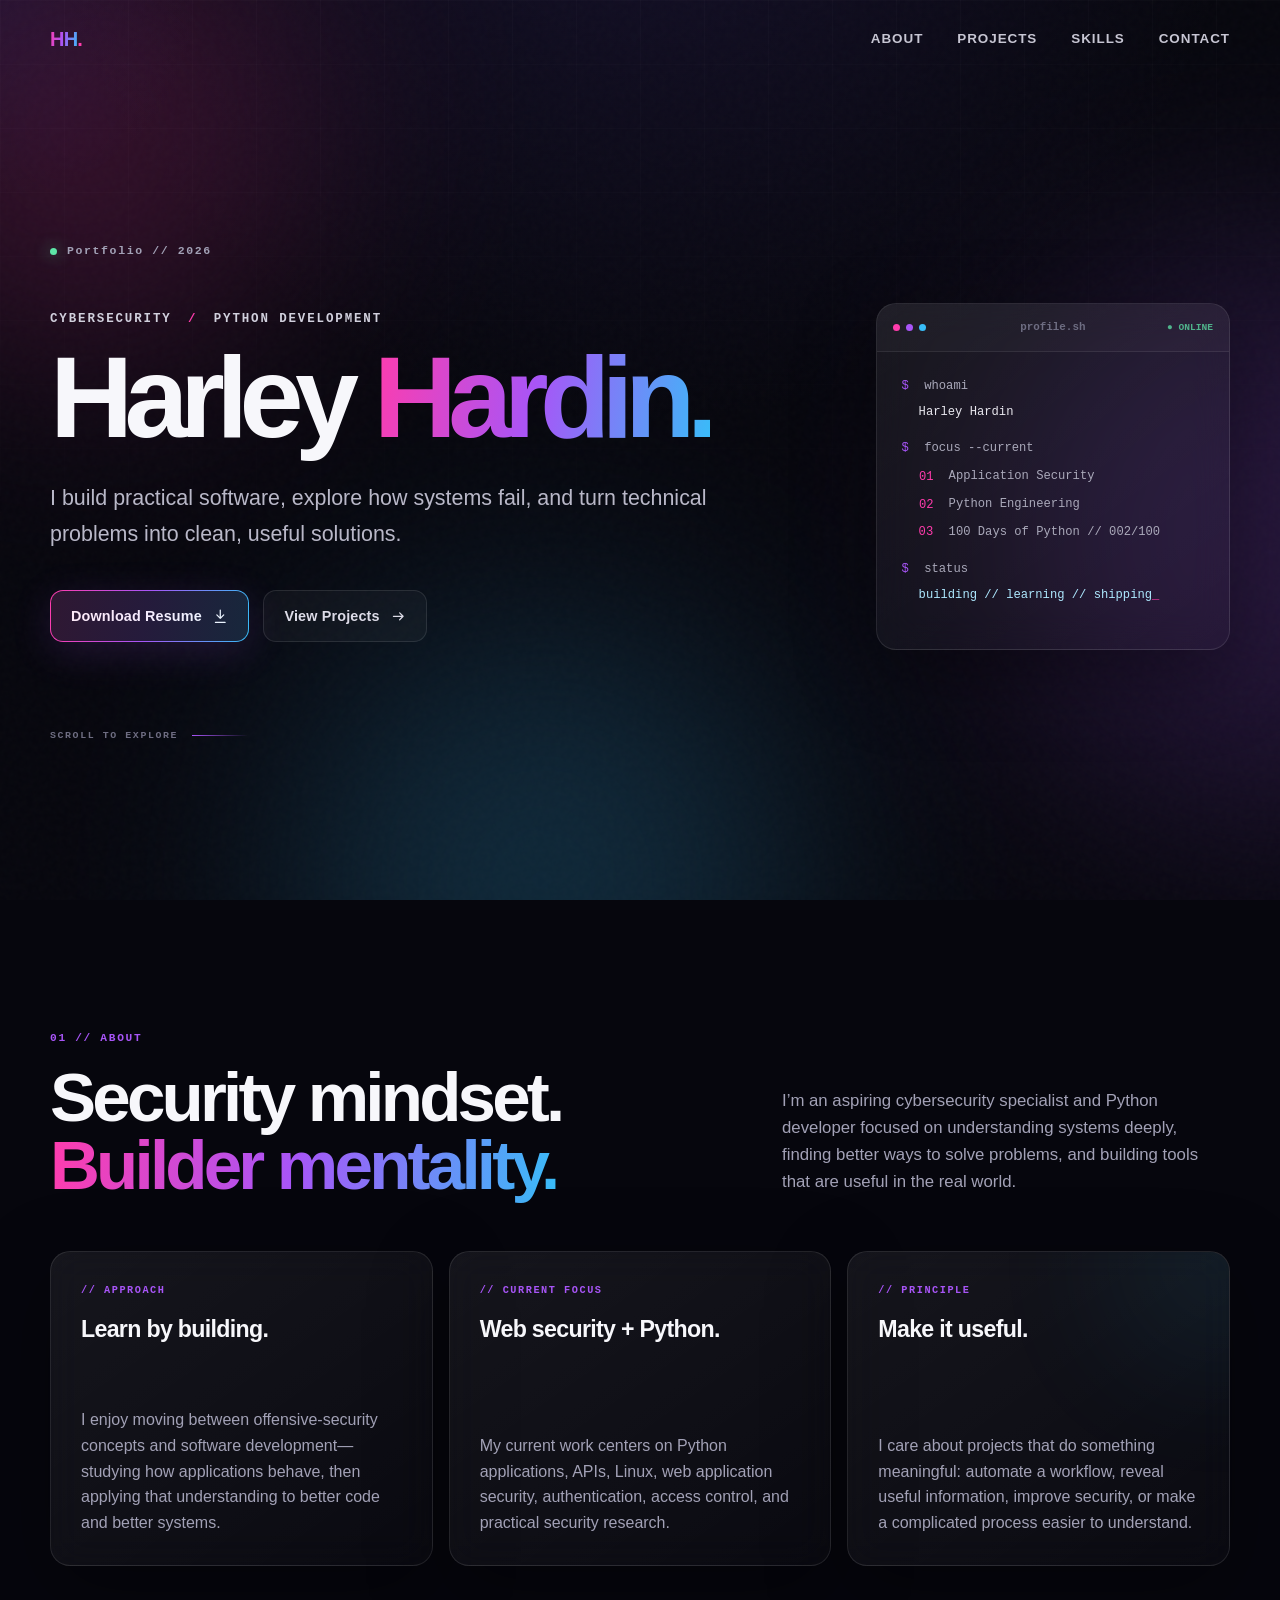
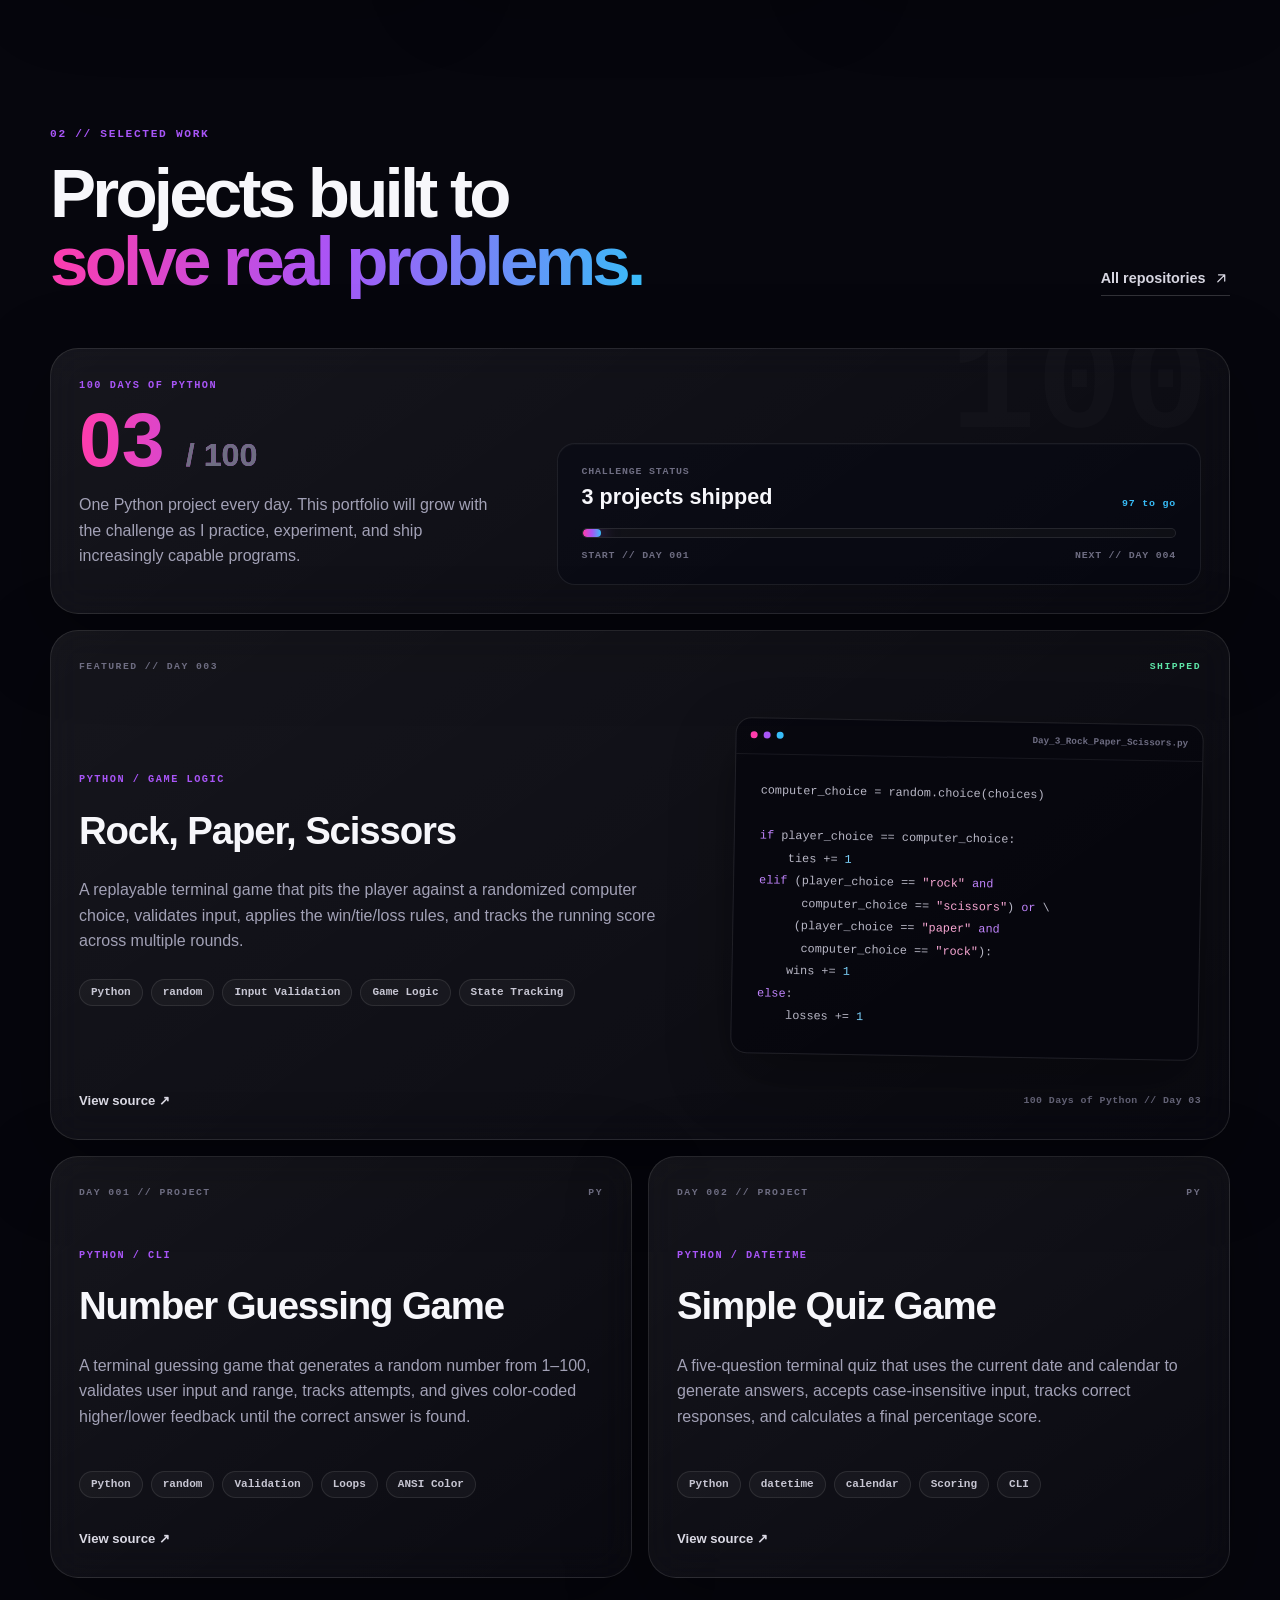
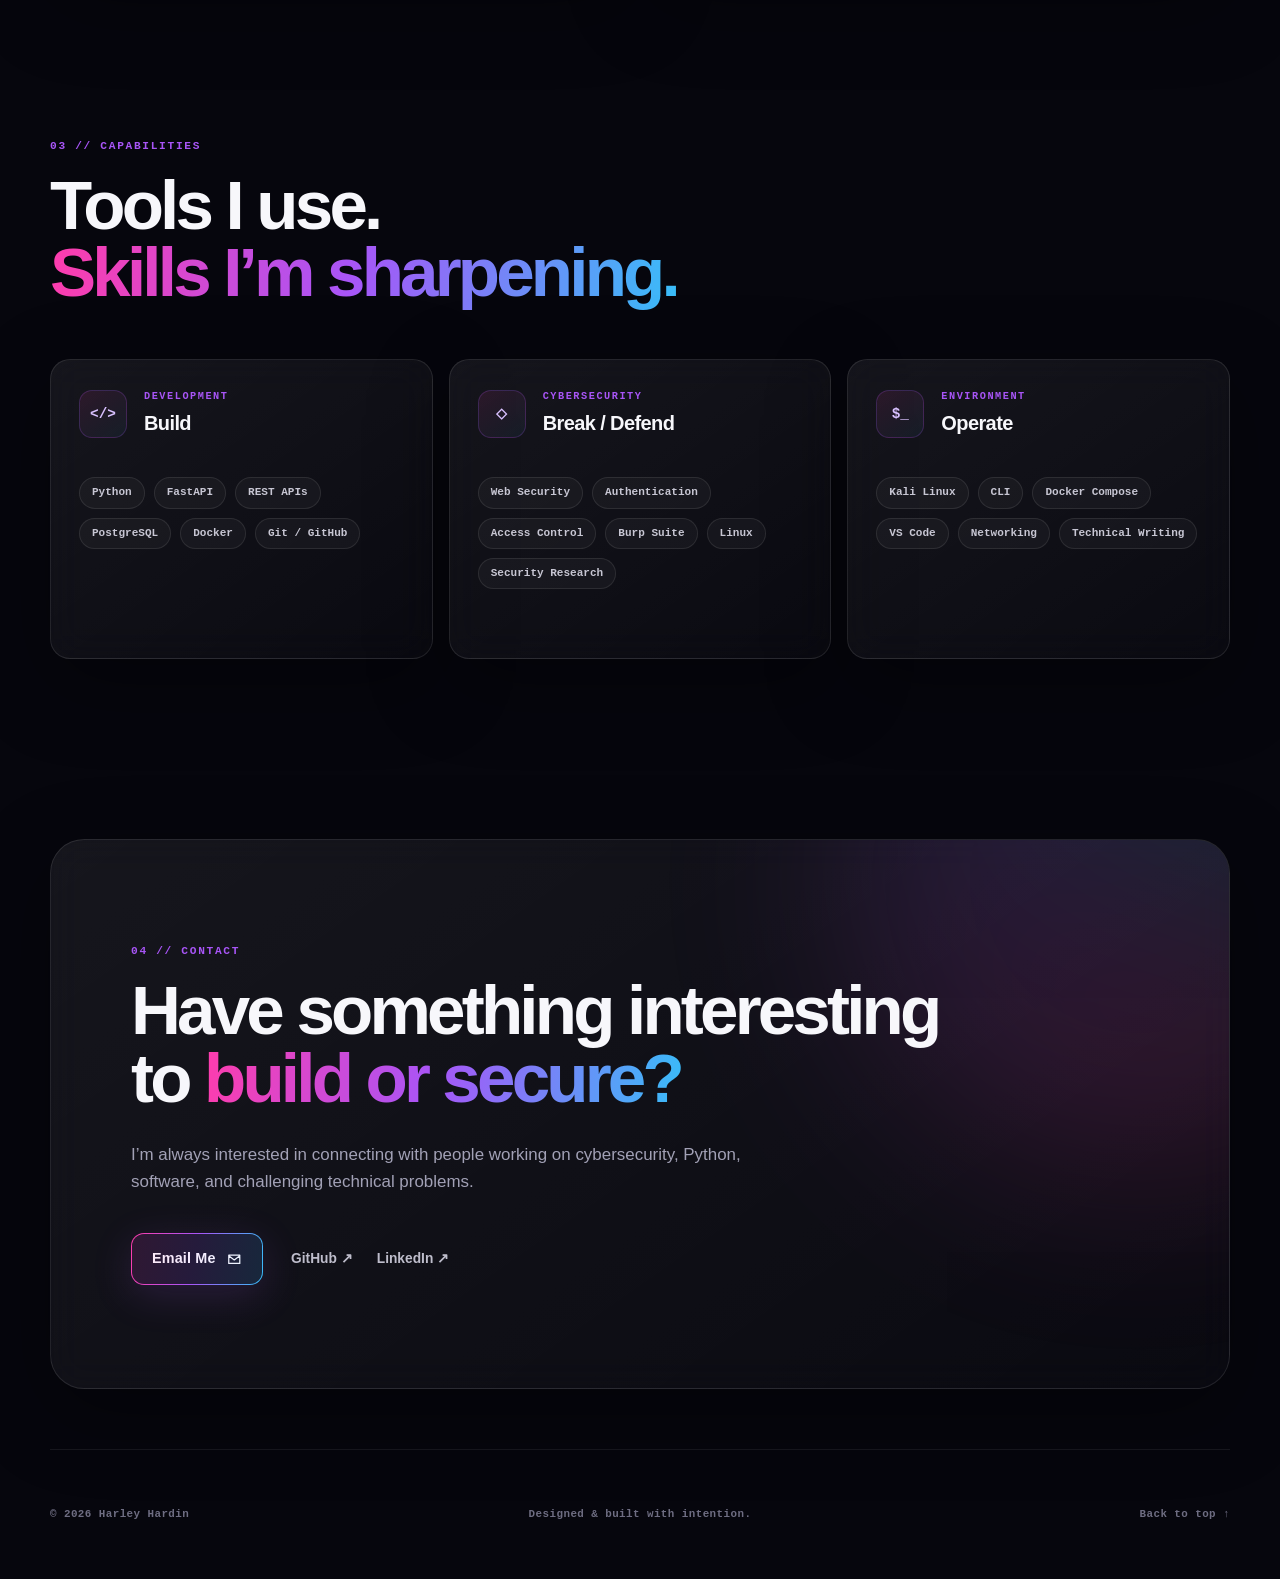
==== index.html @ 15845196 "Add Day 3 Rock Paper Scissors project" ====
<!doctype html>
<html lang="en">
<head>
  <meta charset="utf-8">
  <meta name="viewport" content="width=device-width, initial-scale=1">
  <meta name="theme-color" content="#070711">
  <meta name="description" content="Harley Hardin — aspiring cybersecurity specialist and Python developer. Explore projects, skills, and ways to connect.">
  <meta name="author" content="Harley Hardin">

  <meta property="og:type" content="website">
  <meta property="og:title" content="Harley Hardin | Cybersecurity & Python">
  <meta property="og:description" content="Cybersecurity, Python development, and practical technical projects.">
  <meta property="og:url" content="https://harleyhardin.me/">

  <title>Harley Hardin | Cybersecurity & Python</title>
  <link rel="icon" href="assets/icons/favicon.svg" type="image/svg+xml">
  <link rel="stylesheet" href="assets/css/styles.css">
  <script defer src="assets/js/main.js"></script>
</head>
<body>
  <a class="skip-link" href="#main">Skip to content</a>

  <div class="ambient" aria-hidden="true">
    <div class="ambient__orb ambient__orb--pink"></div>
    <div class="ambient__orb ambient__orb--purple"></div>
    <div class="ambient__orb ambient__orb--blue"></div>
    <div class="ambient__grid"></div>
    <div class="ambient__noise"></div>
    <div class="pointer-glow" id="pointer-glow"></div>
  </div>

  <header class="site-header" id="top">
    <nav class="nav shell" aria-label="Primary navigation">
      <a class="brand" href="#top" aria-label="Harley Hardin home">
        <span class="brand__mark">HH</span><span class="brand__dot">.</span>
      </a>

      <button class="nav-toggle" id="nav-toggle" type="button" aria-label="Open navigation" aria-expanded="false" aria-controls="nav-links">
        <span></span><span></span>
      </button>

      <div class="nav-links" id="nav-links">
        <a href="#about">About</a>
        <a href="#projects">Projects</a>
        <a href="#skills">Skills</a>
        <a href="#contact">Contact</a>
      </div>
    </nav>
  </header>

  <main id="main">
    <section class="hero shell" aria-labelledby="hero-title">
      <div class="hero__eyebrow reveal">
        <span class="status-dot" aria-hidden="true"></span>
        <span>Portfolio // 2026</span>
      </div>

      <div class="hero__content">
        <div class="hero__copy">
          <p class="kicker reveal">CYBERSECURITY <span>/</span> PYTHON DEVELOPMENT</p>
          <h1 id="hero-title" class="hero__title reveal">
            Harley <span class="gradient-text">Hardin.</span>
          </h1>
          <p class="hero__lead reveal">
            I build practical software, explore how systems fail, and turn technical problems into clean, useful solutions.
          </p>

          <div class="hero__actions reveal">
            <!-- Replace the PDF in /resume with your real resume, then remove aria-disabled. -->
            <a class="button button--primary" href="resume/harley-hardin-resume.pdf" download aria-label="Download Harley Hardin's resume">
              <span>Download Resume</span>
              <svg viewBox="0 0 24 24" aria-hidden="true"><path d="M12 3v12m0 0 5-5m-5 5-5-5M5 21h14"/></svg>
            </a>
            <a class="button button--ghost" href="#projects">
              <span>View Projects</span>
              <svg viewBox="0 0 24 24" aria-hidden="true"><path d="M5 12h14m-5-5 5 5-5 5"/></svg>
            </a>
          </div>
        </div>

        <aside class="hero__terminal glass reveal" aria-label="Current focus summary">
          <div class="terminal__bar">
            <div class="terminal__dots" aria-hidden="true"><i></i><i></i><i></i></div>
            <span>profile.sh</span>
            <span class="terminal__status">● ONLINE</span>
          </div>
          <div class="terminal__body">
            <p><span class="prompt">$</span> whoami</p>
            <p class="terminal__output">Harley Hardin</p>
            <p><span class="prompt">$</span> focus --current</p>
            <div class="terminal__list">
              <span><i>01</i> Application Security</span>
              <span><i>02</i> Python Engineering</span>
              <span><i>03</i> 100 Days of Python // 002/100</span>
            </div>
            <p><span class="prompt">$</span> status</p>
            <p class="terminal__output terminal__output--accent">building // learning // shipping<span class="cursor">_</span></p>
          </div>
        </aside>
      </div>

      <div class="hero__scroll reveal" aria-hidden="true">
        <span>SCROLL TO EXPLORE</span>
        <i></i>
      </div>
    </section>

    <section class="section shell" id="about" aria-labelledby="about-title">
      <div class="section-heading reveal">
        <div>
          <p class="section-index">01 // ABOUT</p>
          <h2 id="about-title">Security mindset.<br><span class="gradient-text">Builder mentality.</span></h2>
        </div>
        <p class="section-heading__copy">
          I’m an aspiring cybersecurity specialist and Python developer focused on understanding systems deeply, finding better ways to solve problems, and building tools that are useful in the real world.
        </p>
      </div>

      <div class="about-grid">
        <article class="glass about-card reveal">
          <p class="card-label">// APPROACH</p>
          <h3>Learn by building.</h3>
          <p>I enjoy moving between offensive-security concepts and software development—studying how applications behave, then applying that understanding to better code and better systems.</p>
        </article>
        <article class="glass about-card reveal">
          <p class="card-label">// CURRENT FOCUS</p>
          <h3>Web security + Python.</h3>
          <p>My current work centers on Python applications, APIs, Linux, web application security, authentication, access control, and practical security research.</p>
        </article>
        <article class="glass about-card about-card--accent reveal">
          <p class="card-label">// PRINCIPLE</p>
          <h3>Make it useful.</h3>
          <p>I care about projects that do something meaningful: automate a workflow, reveal useful information, improve security, or make a complicated process easier to understand.</p>
        </article>
      </div>
    </section>

    <section class="section shell" id="projects" aria-labelledby="projects-title">
      <div class="section-heading section-heading--projects reveal">
        <div>
          <p class="section-index">02 // SELECTED WORK</p>
          <h2 id="projects-title">Projects built to<br><span class="gradient-text">solve real problems.</span></h2>
        </div>
        <a class="text-link" href="https://github.com/HarleyHardin" target="_blank" rel="noreferrer">
          All repositories
          <svg viewBox="0 0 24 24" aria-hidden="true"><path d="M7 17 17 7M8 7h9v9"/></svg>
        </a>
      </div>

      <div class="challenge-banner glass reveal" aria-label="100 Days of Python challenge progress">
        <div class="challenge-banner__copy">
          <p class="card-label">100 DAYS OF PYTHON</p>
          <h3>03 <span>/ 100</span></h3>
          <p>One Python project every day. This portfolio will grow with the challenge as I practice, experiment, and ship increasingly capable programs.</p>
        </div>
        <div class="challenge-progress" aria-label="3 of 100 projects completed">
          <div class="challenge-progress__status">
            <div>
              <span class="challenge-progress__eyebrow">CHALLENGE STATUS</span>
              <strong>3 projects shipped</strong>
            </div>
            <span class="challenge-progress__remaining">97 to go</span>
          </div>
          <div class="challenge-progress__track" role="progressbar" aria-valuemin="0" aria-valuemax="100" aria-valuenow="3" aria-label="100 Days of Python progress">
            <span style="width: 3%"></span>
          </div>
          <div class="challenge-progress__footer">
            <span>START // DAY 001</span>
            <span>NEXT // DAY 004</span>
          </div>
        </div>
      </div>

      <div class="projects-grid">
        <article class="project-card project-card--featured glass reveal">
          <div class="project-card__topline">
            <span>FEATURED // DAY 003</span>
            <span class="project-status">SHIPPED</span>
          </div>
          <div class="project-card__content">
            <div>
              <p class="card-label">PYTHON / GAME LOGIC</p>
              <h3>Rock, Paper, Scissors</h3>
              <p>A replayable terminal game that pits the player against a randomized computer choice, validates input, applies the win/tie/loss rules, and tracks the running score across multiple rounds.</p>
              <div class="tags" aria-label="Concepts used">
                <span>Python</span><span>random</span><span>Input Validation</span><span>Game Logic</span><span>State Tracking</span>
              </div>
            </div>
            <div class="project-visual">
              <div class="code-window" aria-label="Excerpt from the Rock Paper Scissors source code">
                <div class="code-window__bar"><i></i><i></i><i></i><span>Day_3_Rock_Paper_Scissors.py</span></div>
                <pre><code>computer_choice = random.choice(choices)

<span class="code-purple">if</span> player_choice == computer_choice:
    ties += <span class="code-blue">1</span>
<span class="code-purple">elif</span> (player_choice == <span class="code-pink">"rock"</span> <span class="code-purple">and</span>
      computer_choice == <span class="code-pink">"scissors"</span>) <span class="code-purple">or</span> \
     (player_choice == <span class="code-pink">"paper"</span> <span class="code-purple">and</span>
      computer_choice == <span class="code-pink">"rock"</span>):
    wins += <span class="code-blue">1</span>
<span class="code-purple">else</span>:
    losses += <span class="code-blue">1</span></code></pre>
              </div>
            </div>
          </div>
          <div class="project-card__footer">
            <a href="https://github.com/HarleyHardin/HarleyHardin.github.io/blob/main/projects/python-100-days/Day_3_Rock_Paper_Scissors.py" target="_blank" rel="noreferrer">View source <span>↗</span></a>
            <span class="project-note">100 Days of Python // Day 03</span>
          </div>
        </article>

        <article class="project-card glass reveal">
          <div class="project-card__topline"><span>DAY 001 // PROJECT</span><span>PY</span></div>
          <div>
            <p class="card-label">PYTHON / CLI</p>
            <h3>Number Guessing Game</h3>
            <p>A terminal guessing game that generates a random number from 1–100, validates user input and range, tracks attempts, and gives color-coded higher/lower feedback until the correct answer is found.</p>
          </div>
          <div class="tags"><span>Python</span><span>random</span><span>Validation</span><span>Loops</span><span>ANSI Color</span></div>
          <a class="project-link" href="https://github.com/HarleyHardin/HarleyHardin.github.io/blob/main/projects/python-100-days/Day_1_Number_Guessing_Game.py" target="_blank" rel="noreferrer" aria-label="View Number Guessing Game source on GitHub">View source <span>↗</span></a>
        </article>

        <article class="project-card glass reveal">
          <div class="project-card__topline"><span>DAY 002 // PROJECT</span><span>PY</span></div>
          <div>
            <p class="card-label">PYTHON / DATETIME</p>
            <h3>Simple Quiz Game</h3>
            <p>A five-question terminal quiz that uses the current date and calendar to generate answers, accepts case-insensitive input, tracks correct responses, and calculates a final percentage score.</p>
          </div>
          <div class="tags"><span>Python</span><span>datetime</span><span>calendar</span><span>Scoring</span><span>CLI</span></div>
          <a class="project-link" href="https://github.com/HarleyHardin/HarleyHardin.github.io/blob/main/projects/python-100-days/Day_2_Simple_Quiz_Game.py" target="_blank" rel="noreferrer" aria-label="View Simple Quiz Game source on GitHub">View source <span>↗</span></a>
        </article>
      </div>
    </section>

    <section class="section shell" id="skills" aria-labelledby="skills-title">
      <div class="section-heading reveal">
        <div>
          <p class="section-index">03 // CAPABILITIES</p>
          <h2 id="skills-title">Tools I use.<br><span class="gradient-text">Skills I’m sharpening.</span></h2>
        </div>
      </div>

      <div class="skills-grid">
        <article class="glass skill-panel reveal">
          <div class="skill-panel__head">
            <span class="skill-icon">&lt;/&gt;</span>
            <div><p class="card-label">DEVELOPMENT</p><h3>Build</h3></div>
          </div>
          <div class="skill-list">
            <span>Python</span><span>FastAPI</span><span>REST APIs</span><span>PostgreSQL</span><span>Docker</span><span>Git / GitHub</span>
          </div>
        </article>

        <article class="glass skill-panel reveal">
          <div class="skill-panel__head">
            <span class="skill-icon">◇</span>
            <div><p class="card-label">CYBERSECURITY</p><h3>Break / Defend</h3></div>
          </div>
          <div class="skill-list">
            <span>Web Security</span><span>Authentication</span><span>Access Control</span><span>Burp Suite</span><span>Linux</span><span>Security Research</span>
          </div>
        </article>

        <article class="glass skill-panel reveal">
          <div class="skill-panel__head">
            <span class="skill-icon">$_</span>
            <div><p class="card-label">ENVIRONMENT</p><h3>Operate</h3></div>
          </div>
          <div class="skill-list">
            <span>Kali Linux</span><span>CLI</span><span>Docker Compose</span><span>VS Code</span><span>Networking</span><span>Technical Writing</span>
          </div>
        </article>
      </div>
    </section>

    <section class="contact-section shell" id="contact" aria-labelledby="contact-title">
      <div class="contact-card glass reveal">
        <div class="contact-card__glow" aria-hidden="true"></div>
        <p class="section-index">04 // CONTACT</p>
        <h2 id="contact-title">Have something interesting<br>to <span class="gradient-text">build or secure?</span></h2>
        <p>I’m always interested in connecting with people working on cybersecurity, Python, software, and challenging technical problems.</p>

        <div class="contact-actions">
          <a class="button button--primary" href="mailto:YOUR_EMAIL_ADDRESS">
            <span>Email Me</span>
            <svg viewBox="0 0 24 24" aria-hidden="true"><path d="M4 6h16v12H4zM4 7l8 6 8-6"/></svg>
          </a>
          <div class="social-links" aria-label="Social links">
            <a href="https://github.com/HarleyHardin" target="_blank" rel="noreferrer">GitHub ↗</a>
            <a href="https://www.linkedin.com/in/YOUR_LINKEDIN" target="_blank" rel="noreferrer">LinkedIn ↗</a>
          </div>
        </div>
      </div>
    </section>
  </main>

  <footer class="footer shell">
    <p>© <span id="year">2026</span> Harley Hardin</p>
    <p class="footer__center">Designed &amp; built with intention.</p>
    <a href="#top" id="back-to-top">Back to top ↑</a>
  </footer>
</body>
</html>
---- assets/css/styles.css ----
:root {
  --bg: #06060d;
  --bg-deep: #030308;
  --surface: rgba(15, 15, 32, 0.58);
  --surface-strong: rgba(18, 18, 38, 0.78);
  --surface-hover: rgba(25, 23, 49, 0.72);
  --border: rgba(255, 255, 255, 0.10);
  --border-bright: rgba(255, 255, 255, 0.18);
  --text: #f7f7fb;
  --muted: #a2a1b6;
  --dim: #6e6d82;
  --pink: #ff3cac;
  --purple: #a855f7;
  --blue: #38bdf8;
  --cyan: #22d3ee;
  --green: #5ee6a8;
  --gradient: linear-gradient(100deg, var(--pink), var(--purple) 48%, var(--blue));
  --shadow: 0 24px 80px rgba(0, 0, 0, 0.35);
  --shell: min(1180px, calc(100vw - 48px));
  --radius-lg: 28px;
  --radius-md: 20px;
}

* { box-sizing: border-box; }
html { scroll-behavior: smooth; }
body {
  margin: 0;
  min-width: 320px;
  color: var(--text);
  background: var(--bg);
  font-family: Inter, ui-sans-serif, -apple-system, BlinkMacSystemFont, "Segoe UI", sans-serif;
  line-height: 1.6;
  overflow-x: hidden;
  text-rendering: optimizeLegibility;
}
body::selection { background: rgba(168, 85, 247, .45); color: white; }
a { color: inherit; text-decoration: none; }
button, input, textarea { font: inherit; }
svg { width: 1.15em; height: 1.15em; fill: none; stroke: currentColor; stroke-width: 1.8; stroke-linecap: round; stroke-linejoin: round; }

.shell { width: var(--shell); margin-inline: auto; }
.skip-link {
  position: fixed; left: 16px; top: 14px; z-index: 1000; transform: translateY(-160%);
  background: white; color: #090910; padding: 10px 14px; border-radius: 10px; font-weight: 700;
}
.skip-link:focus { transform: translateY(0); }

.ambient { position: fixed; inset: 0; z-index: -5; overflow: hidden; pointer-events: none; background: radial-gradient(circle at 50% -20%, #15102a 0, transparent 48%), var(--bg); }
.ambient__orb { position: absolute; border-radius: 50%; filter: blur(120px); opacity: .19; animation: drift 18s ease-in-out infinite alternate; }
.ambient__orb--pink { width: 460px; height: 460px; background: var(--pink); top: -100px; left: -150px; }
.ambient__orb--purple { width: 560px; height: 560px; background: var(--purple); top: 28%; right: -280px; animation-delay: -6s; }
.ambient__orb--blue { width: 520px; height: 520px; background: var(--blue); bottom: -240px; left: 22%; animation-delay: -12s; }
.ambient__grid {
  position: absolute; inset: 0;
  background-image: linear-gradient(rgba(255,255,255,.025) 1px, transparent 1px), linear-gradient(90deg, rgba(255,255,255,.025) 1px, transparent 1px);
  background-size: 64px 64px;
  mask-image: linear-gradient(to bottom, rgba(0,0,0,.8), transparent 80%);
}
.ambient__noise {
  position: absolute; inset: 0; opacity: .025;
  background-image: url("data:image/svg+xml,%3Csvg viewBox='0 0 180 180' xmlns='http://www.w3.org/2000/svg'%3E%3Cfilter id='n'%3E%3CfeTurbulence type='fractalNoise' baseFrequency='.85' numOctaves='3' stitchTiles='stitch'/%3E%3C/filter%3E%3Crect width='100%25' height='100%25' filter='url(%23n)' opacity='.9'/%3E%3C/svg%3E");
}
.pointer-glow { position: absolute; width: 420px; height: 420px; margin: -210px 0 0 -210px; border-radius: 50%; background: radial-gradient(circle, rgba(100, 90, 255, .08), transparent 67%); transition: opacity .2s; }
@keyframes drift { from { transform: translate3d(0, -15px, 0) scale(1); } to { transform: translate3d(40px, 40px, 0) scale(1.1); } }

.site-header { position: fixed; inset: 0 0 auto; z-index: 50; border-bottom: 1px solid transparent; transition: .25s ease; }
.site-header.is-scrolled { background: rgba(6, 6, 13, .66); backdrop-filter: blur(18px); -webkit-backdrop-filter: blur(18px); border-color: rgba(255,255,255,.07); }
.nav { height: 78px; display: flex; align-items: center; justify-content: space-between; }
.brand { display: inline-flex; align-items: baseline; font-weight: 900; font-size: 1.25rem; letter-spacing: -.04em; }
.brand__mark { background: var(--gradient); -webkit-background-clip: text; background-clip: text; color: transparent; }
.brand__dot { color: var(--pink); }
.nav-links { display: flex; align-items: center; gap: 34px; color: #c7c6d3; font-size: .84rem; font-weight: 700; letter-spacing: .07em; text-transform: uppercase; }
.nav-links a { position: relative; transition: color .2s ease; }
.nav-links a::after { content: ""; position: absolute; left: 0; right: 100%; bottom: -9px; height: 1px; background: var(--gradient); transition: right .25s ease; }
.nav-links a:hover, .nav-links a:focus-visible { color: white; }
.nav-links a:hover::after, .nav-links a:focus-visible::after { right: 0; }
.nav-toggle { display: none; background: transparent; border: 0; color: white; width: 42px; height: 42px; position: relative; cursor: pointer; }
.nav-toggle span { position: absolute; width: 22px; height: 1px; background: currentColor; left: 10px; transition: .2s ease; }
.nav-toggle span:first-child { top: 16px; }
.nav-toggle span:last-child { top: 24px; }
.nav-toggle[aria-expanded="true"] span:first-child { top: 20px; transform: rotate(45deg); }
.nav-toggle[aria-expanded="true"] span:last-child { top: 20px; transform: rotate(-45deg); }

.hero { min-height: 100svh; padding: 142px 0 56px; display: flex; flex-direction: column; justify-content: center; position: relative; }
.hero__eyebrow { margin-bottom: 46px; display: flex; align-items: center; gap: 10px; font: 700 .72rem/1 ui-monospace, SFMono-Regular, Menlo, monospace; letter-spacing: .14em; color: var(--muted); }
.status-dot { width: 7px; height: 7px; border-radius: 50%; background: var(--green); box-shadow: 0 0 15px rgba(94,230,168,.65); }
.hero__content { display: grid; grid-template-columns: minmax(0, 1.35fr) minmax(350px, .65fr); gap: clamp(48px, 7vw, 96px); align-items: center; }
.kicker, .card-label, .section-index, .project-card__topline { font-family: ui-monospace, SFMono-Regular, Menlo, monospace; text-transform: uppercase; letter-spacing: .15em; }
.kicker { font-size: .78rem; font-weight: 700; color: #d1d0dd; margin: 0 0 18px; }
.kicker span { color: var(--pink); margin: 0 7px; }
.hero__title { margin: 0; max-width: 850px; font-size: clamp(4.4rem, 9vw, 8.6rem); line-height: .86; letter-spacing: -.075em; font-weight: 850; }
.gradient-text { background: var(--gradient); -webkit-background-clip: text; background-clip: text; color: transparent; }
.hero__lead { max-width: 680px; margin: 34px 0 0; color: #b9b8c8; font-size: clamp(1.08rem, 1.7vw, 1.34rem); line-height: 1.65; }
.hero__actions { display: flex; flex-wrap: wrap; gap: 14px; margin-top: 38px; }
.button { min-height: 52px; display: inline-flex; justify-content: center; align-items: center; gap: 10px; border-radius: 13px; padding: 0 20px; font-size: .9rem; font-weight: 800; letter-spacing: .01em; border: 1px solid transparent; transition: transform .2s ease, border-color .2s ease, background .2s ease, box-shadow .2s ease; }
.button:hover { transform: translateY(-2px); }
.button--primary { color: white; background: linear-gradient(#131322, #131322) padding-box, var(--gradient) border-box; border: 1px solid transparent; box-shadow: 0 10px 40px rgba(168,85,247,.16); position: relative; overflow: hidden; }
.button--primary::before { content: ""; position: absolute; inset: 0; background: var(--gradient); opacity: .12; transition: opacity .2s ease; }
.button--primary:hover::before { opacity: .25; }
.button--ghost { background: rgba(255,255,255,.035); border-color: var(--border); color: #dddce8; }
.button--ghost:hover { background: rgba(255,255,255,.07); border-color: var(--border-bright); }

.glass { background: linear-gradient(145deg, rgba(255,255,255,.065), rgba(255,255,255,.018)); border: 1px solid var(--border); box-shadow: var(--shadow); backdrop-filter: blur(18px); -webkit-backdrop-filter: blur(18px); }
.hero__terminal { border-radius: var(--radius-md); overflow: hidden; transform: perspective(900px) rotateY(-2deg); }
.terminal__bar { height: 48px; padding: 0 16px; display: grid; grid-template-columns: 1fr auto 1fr; align-items: center; border-bottom: 1px solid rgba(255,255,255,.08); background: rgba(255,255,255,.025); color: var(--dim); font: 600 .68rem/1 ui-monospace, SFMono-Regular, Menlo, monospace; }
.terminal__dots { display: flex; gap: 6px; }
.terminal__dots i, .code-window__bar i { width: 7px; height: 7px; border-radius: 50%; background: #4d4c5b; }
.terminal__dots i:first-child, .code-window__bar i:first-child { background: var(--pink); }
.terminal__dots i:nth-child(2), .code-window__bar i:nth-child(2) { background: var(--purple); }
.terminal__dots i:nth-child(3), .code-window__bar i:nth-child(3) { background: var(--blue); }
.terminal__status { justify-self: end; color: rgba(94,230,168,.75); font-size: .6rem; }
.terminal__body { padding: 24px 25px 28px; font: 500 .76rem/1.8 ui-monospace, SFMono-Regular, Menlo, monospace; color: #aaa9ba; }
.terminal__body p { margin: 0 0 4px; }
.prompt { color: var(--purple); margin-right: 8px; }
.terminal__output { padding-left: 17px; color: #e9e8ef; margin-bottom: 14px !important; }
.terminal__output--accent { color: #aee9ff; }
.terminal__list { margin: 7px 0 15px 17px; display: grid; gap: 6px; }
.terminal__list span { display: grid; grid-template-columns: 30px 1fr; }
.terminal__list i { color: var(--pink); font-style: normal; }
.cursor { color: var(--pink); animation: blink .8s steps(2, start) infinite; }
@keyframes blink { 50% { opacity: 0; } }
.hero__scroll { margin-top: clamp(60px, 9vh, 100px); display: flex; align-items: center; gap: 14px; color: var(--dim); font: 700 .62rem/1 ui-monospace, SFMono-Regular, Menlo, monospace; letter-spacing: .16em; }
.hero__scroll i { width: 56px; height: 1px; background: linear-gradient(90deg, var(--purple), transparent); }

.section { padding: 130px 0 30px; }
.section-heading { display: grid; grid-template-columns: minmax(0, 1.2fr) minmax(280px, .8fr); gap: 60px; align-items: end; margin-bottom: 52px; }
.section-heading--projects { align-items: end; }
.section-index { margin: 0 0 16px; color: var(--purple); font-size: .7rem; font-weight: 800; }
.section-heading h2, .contact-card h2 { margin: 0; font-size: clamp(2.6rem, 5.4vw, 5.2rem); line-height: .98; letter-spacing: -.055em; }
.section-heading__copy { margin: 0 0 4px; color: var(--muted); max-width: 530px; font-size: 1.05rem; }
.text-link { justify-self: end; display: inline-flex; align-items: center; gap: 8px; color: #d7d6e1; font-size: .9rem; font-weight: 750; padding-bottom: 5px; border-bottom: 1px solid rgba(255,255,255,.18); transition: color .2s, border-color .2s; }
.text-link:hover { color: white; border-color: var(--purple); }

.about-grid { display: grid; grid-template-columns: repeat(3, 1fr); gap: 16px; }
.about-card { min-height: 315px; border-radius: var(--radius-md); padding: 30px; display: flex; flex-direction: column; transition: .25s ease; }
.about-card:hover { transform: translateY(-4px); border-color: rgba(168,85,247,.3); background: linear-gradient(145deg, rgba(168,85,247,.09), rgba(255,255,255,.025)); }
.about-card--accent { position: relative; overflow: hidden; }
.about-card--accent::after { content: ""; position: absolute; width: 180px; height: 180px; right: -80px; top: -80px; border-radius: 50%; background: var(--blue); filter: blur(80px); opacity: .13; }
.card-label { margin: 0 0 12px; font-size: .64rem; font-weight: 800; color: var(--purple); }
.about-card h3, .project-card h3, .skill-panel h3 { margin: 0; font-size: 1.45rem; letter-spacing: -.03em; }
.about-card > p:last-child { margin: auto 0 0; color: var(--muted); }

.projects-grid { display: grid; grid-template-columns: repeat(2, 1fr); gap: 16px; }
.project-card { border-radius: var(--radius-lg); padding: 28px; min-height: 395px; display: flex; flex-direction: column; position: relative; overflow: hidden; transition: transform .25s ease, border-color .25s ease, background .25s ease; }
.project-card::before { content: ""; position: absolute; inset: 0; background: radial-gradient(circle at var(--x, 50%) var(--y, 50%), rgba(168,85,247,.10), transparent 32%); opacity: 0; transition: opacity .25s; pointer-events: none; }
.project-card:hover { transform: translateY(-5px); border-color: rgba(130,110,255,.34); background-color: var(--surface-hover); }
.project-card:hover::before { opacity: 1; }
.project-card--featured { grid-column: 1 / -1; min-height: 450px; }
.project-card__topline { display: flex; justify-content: space-between; color: var(--dim); font-size: .61rem; font-weight: 800; margin-bottom: 46px; }
.project-status { color: var(--green); }
.project-card__content { display: grid; grid-template-columns: 1fr .8fr; gap: 70px; align-items: center; }
.project-card h3 { font-size: clamp(1.7rem, 3vw, 2.45rem); }
.project-card p:not(.card-label) { color: var(--muted); max-width: 650px; }
.tags { display: flex; flex-wrap: wrap; gap: 8px; margin-top: 25px; }
.tags span, .skill-list span { border: 1px solid rgba(255,255,255,.09); background: rgba(255,255,255,.035); color: #c7c6d3; border-radius: 100px; padding: 7px 11px; font: 650 .69rem/1 ui-monospace, SFMono-Regular, Menlo, monospace; }
.project-card__footer { margin-top: auto; padding-top: 34px; display: flex; gap: 28px; }
.project-card__footer a, .project-link { font-size: .82rem; font-weight: 800; color: #dad9e4; }
.project-card__footer a:hover, .project-link:hover { color: white; }
.project-link { margin-top: auto; padding-top: 30px; align-self: flex-start; }
.code-window { border: 1px solid rgba(255,255,255,.10); border-radius: 16px; background: rgba(4,4,12,.65); overflow: hidden; box-shadow: 0 25px 60px rgba(0,0,0,.35); transform: rotate(1deg); }
.code-window__bar { display: flex; gap: 6px; padding: 13px 14px; border-bottom: 1px solid rgba(255,255,255,.07); }
.code-window pre { margin: 0; padding: 25px; overflow: auto; color: #b9b8c6; font: 500 .74rem/1.9 ui-monospace, SFMono-Regular, Menlo, monospace; }
.code-purple { color: #c084fc; } .code-blue { color: #7dd3fc; } .code-pink { color: #f9a8d4; }

.skills-grid { display: grid; grid-template-columns: repeat(3, 1fr); gap: 16px; }
.skill-panel { border-radius: var(--radius-md); padding: 28px; min-height: 300px; }
.skill-panel__head { display: flex; align-items: center; gap: 17px; margin-bottom: 38px; }
.skill-icon { width: 48px; height: 48px; flex: none; display: grid; place-items: center; border-radius: 13px; border: 1px solid rgba(168,85,247,.22); background: linear-gradient(145deg, rgba(255,60,172,.10), rgba(56,189,248,.06)); color: #d9c1ff; font: 750 .9rem/1 ui-monospace, SFMono-Regular, Menlo, monospace; }
.skill-panel .card-label { margin-bottom: 3px; }
.skill-panel h3 { font-size: 1.25rem; }
.skill-list { display: flex; flex-wrap: wrap; gap: 9px; align-content: flex-start; }
.skill-list span { padding: 9px 12px; }

.contact-section { padding: 150px 0 60px; }
.contact-card { min-height: 550px; border-radius: 34px; padding: clamp(34px, 7vw, 80px); display: flex; flex-direction: column; justify-content: center; position: relative; overflow: hidden; }
.contact-card__glow { position: absolute; width: 600px; height: 600px; border-radius: 50%; right: -210px; top: -260px; background: conic-gradient(from 160deg, var(--pink), var(--purple), var(--blue), var(--pink)); filter: blur(100px); opacity: .15; }
.contact-card > *:not(.contact-card__glow) { position: relative; z-index: 1; }
.contact-card h2 { max-width: 900px; }
.contact-card > p:not(.section-index) { max-width: 670px; color: var(--muted); font-size: 1.06rem; margin: 28px 0 0; }
.contact-actions { margin-top: 38px; display: flex; align-items: center; gap: 28px; flex-wrap: wrap; }
.social-links { display: flex; gap: 24px; color: #bebdcb; font-size: .86rem; font-weight: 750; }
.social-links a:hover { color: white; }

.footer { min-height: 130px; display: grid; grid-template-columns: 1fr 1fr 1fr; align-items: center; color: var(--dim); border-top: 1px solid rgba(255,255,255,.07); font: 650 .68rem/1.4 ui-monospace, SFMono-Regular, Menlo, monospace; letter-spacing: .04em; }
.footer__center { text-align: center; }
.footer a { justify-self: end; }
.footer a:hover { color: white; }

.reveal { opacity: 0; transform: translateY(18px); transition: opacity .7s cubic-bezier(.2,.8,.2,1), transform .7s cubic-bezier(.2,.8,.2,1); }
.reveal.is-visible { opacity: 1; transform: translateY(0); }

:focus-visible { outline: 2px solid var(--blue); outline-offset: 4px; }

@media (max-width: 960px) {
  :root { --shell: min(100% - 36px, 760px); }
  .hero { padding-top: 120px; }
  .hero__content { grid-template-columns: 1fr; }
  .hero__terminal { max-width: 560px; transform: none; }
  .section { padding-top: 110px; }
  .section-heading { grid-template-columns: 1fr; gap: 25px; }
  .text-link { justify-self: start; }
  .about-grid, .skills-grid { grid-template-columns: 1fr; }
  .about-card { min-height: 250px; }
  .projects-grid { grid-template-columns: 1fr; }
  .project-card--featured { grid-column: auto; }
  .project-card__content { grid-template-columns: 1fr; gap: 38px; }
  .project-visual { max-width: 560px; }
}

@media (max-width: 700px) {
  :root { --shell: calc(100% - 28px); --radius-lg: 22px; }
  .nav { height: 68px; }
  .nav-toggle { display: block; z-index: 3; }
  .nav-links { position: fixed; inset: 0; background: rgba(6,6,13,.94); backdrop-filter: blur(20px); flex-direction: column; justify-content: center; gap: 28px; font-size: 1rem; opacity: 0; pointer-events: none; transform: translateY(-10px); transition: .22s ease; }
  .nav-links.is-open { opacity: 1; pointer-events: auto; transform: translateY(0); }
  .hero { min-height: auto; padding: 124px 0 60px; }
  .hero__eyebrow { margin-bottom: 35px; }
  .hero__title { font-size: clamp(4rem, 20vw, 6.3rem); }
  .hero__lead { margin-top: 27px; }
  .hero__actions { width: 100%; }
  .hero__actions .button { flex: 1 1 180px; }
  .hero__terminal { margin-top: 10px; }
  .hero__scroll { display: none; }
  .section { padding-top: 90px; }
  .section-heading { margin-bottom: 35px; }
  .section-heading h2, .contact-card h2 { font-size: clamp(2.6rem, 13vw, 4rem); }
  .about-card, .project-card, .skill-panel { padding: 23px; }
  .project-card { min-height: 360px; }
  .project-card__topline { margin-bottom: 34px; }
  .project-card__footer { flex-direction: column; gap: 12px; }
  .code-window pre { font-size: .66rem; padding: 18px; }
  .contact-section { padding-top: 100px; }
  .contact-card { min-height: 500px; border-radius: 24px; }
  .social-links { width: 100%; }
  .footer { grid-template-columns: 1fr auto; padding: 30px 0; row-gap: 10px; }
  .footer__center { display: none; }
}

@media (prefers-reduced-motion: reduce) {
  html { scroll-behavior: auto; }
  *, *::before, *::after { animation-duration: .01ms !important; animation-iteration-count: 1 !important; transition-duration: .01ms !important; }
  .reveal { opacity: 1; transform: none; }
  .pointer-glow { display: none; }
}

/* 100 Days of Python */
.challenge-banner {
  margin-bottom: 16px;
  border-radius: var(--radius-lg);
  padding: 28px;
  display: grid;
  grid-template-columns: .8fr 1.2fr;
  gap: 48px;
  align-items: end;
  position: relative;
  overflow: hidden;
}
.challenge-banner::after {
  content: "100";
  position: absolute;
  right: 20px;
  top: -32px;
  font: 900 9rem/1 ui-monospace, SFMono-Regular, Menlo, monospace;
  color: rgba(255,255,255,.018);
  pointer-events: none;
}
.challenge-banner__copy { position: relative; z-index: 1; }
.challenge-banner__copy h3 {
  font-size: clamp(2.6rem, 6vw, 5rem);
  line-height: .9;
  margin: 8px 0 18px;
  background: linear-gradient(90deg, var(--pink), var(--purple), var(--blue));
  -webkit-background-clip: text;
  background-clip: text;
  color: transparent;
}
.challenge-banner__copy h3 span { color: var(--dim); -webkit-text-fill-color: var(--dim); font-size: .42em; }
.challenge-banner__copy > p:not(.card-label) { color: var(--muted); max-width: 560px; }
.challenge-progress {
  position: relative;
  z-index: 1;
  padding: 22px 24px;
  border: 1px solid rgba(255,255,255,.08);
  border-radius: 18px;
  background: rgba(5,6,18,.35);
  box-shadow: inset 0 1px 0 rgba(255,255,255,.025);
}
.challenge-progress__status {
  display: flex;
  align-items: end;
  justify-content: space-between;
  gap: 24px;
  margin-bottom: 18px;
}
.challenge-progress__status > div {
  display: grid;
  gap: 7px;
}
.challenge-progress__eyebrow,
.challenge-progress__remaining,
.challenge-progress__footer {
  color: var(--dim);
  font: 750 .62rem/1.2 ui-monospace, SFMono-Regular, Menlo, monospace;
  letter-spacing: .08em;
}
.challenge-progress__status strong {
  color: var(--text);
  font-size: clamp(1rem, 2vw, 1.35rem);
  line-height: 1.15;
}
.challenge-progress__remaining {
  white-space: nowrap;
  color: var(--blue);
}
.challenge-progress__track {
  height: 10px;
  border-radius: 999px;
  background: rgba(255,255,255,.055);
  border: 1px solid rgba(255,255,255,.065);
  overflow: hidden;
  box-shadow: inset 0 0 20px rgba(0,0,0,.35);
}
.challenge-progress__track span {
  display: block;
  min-width: 18px;
  height: 100%;
  border-radius: inherit;
  background: linear-gradient(90deg, var(--pink), var(--purple), var(--blue));
  box-shadow: 0 0 18px rgba(168,85,247,.7);
}
.challenge-progress__footer {
  display: flex;
  justify-content: space-between;
  gap: 20px;
  margin-top: 12px;
}
.code-window__bar span {
  margin-left: auto;
  color: var(--dim);
  font: 650 .58rem/1 ui-monospace, SFMono-Regular, Menlo, monospace;
}
.project-note {
  margin-left: auto;
  align-self: center;
  color: var(--dim);
  font: 700 .62rem/1 ui-monospace, SFMono-Regular, Menlo, monospace;
  letter-spacing: .04em;
}
.project-card--challenge::after {
  content: "03/100";
  position: absolute;
  right: -18px;
  bottom: 18px;
  transform: rotate(-90deg);
  color: rgba(255,255,255,.035);
  font: 900 2.4rem/1 ui-monospace, SFMono-Regular, Menlo, monospace;
}
.challenge-mini { margin-top: 28px; display: flex; align-items: baseline; gap: 10px; }
.challenge-mini strong {
  font-size: 2.4rem;
  line-height: 1;
  background: linear-gradient(90deg, var(--pink), var(--blue));
  -webkit-background-clip: text;
  background-clip: text;
  color: transparent;
}
.challenge-mini span { color: var(--dim); font: 700 .68rem/1 ui-monospace, SFMono-Regular, Menlo, monospace; }

@media (max-width: 960px) {
  .challenge-banner { grid-template-columns: 1fr; gap: 30px; }
}

@media (max-width: 700px) {
  .challenge-banner { padding: 23px; }
  .challenge-progress { padding: 18px; }
  .challenge-progress__status { align-items: flex-start; }
  .challenge-progress__footer { font-size: .56rem; }
  .project-note { margin-left: 0; }
}
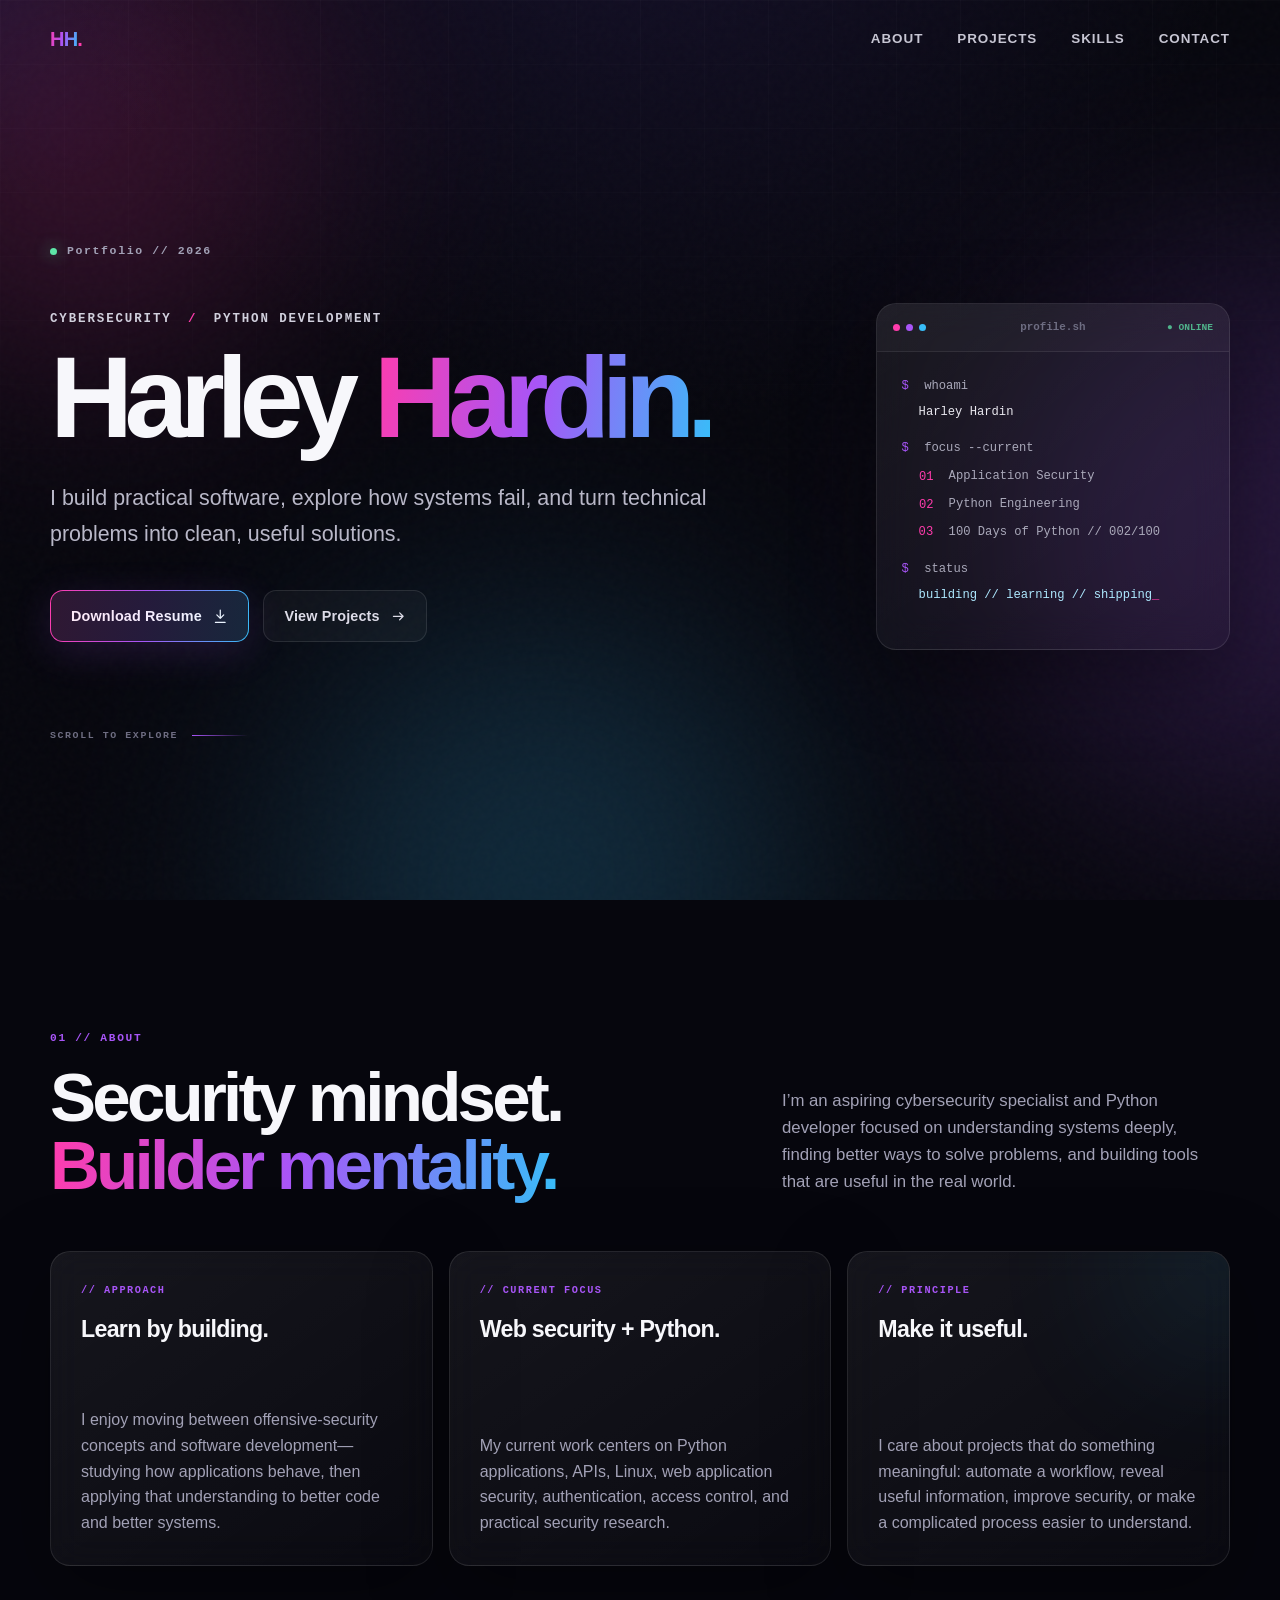
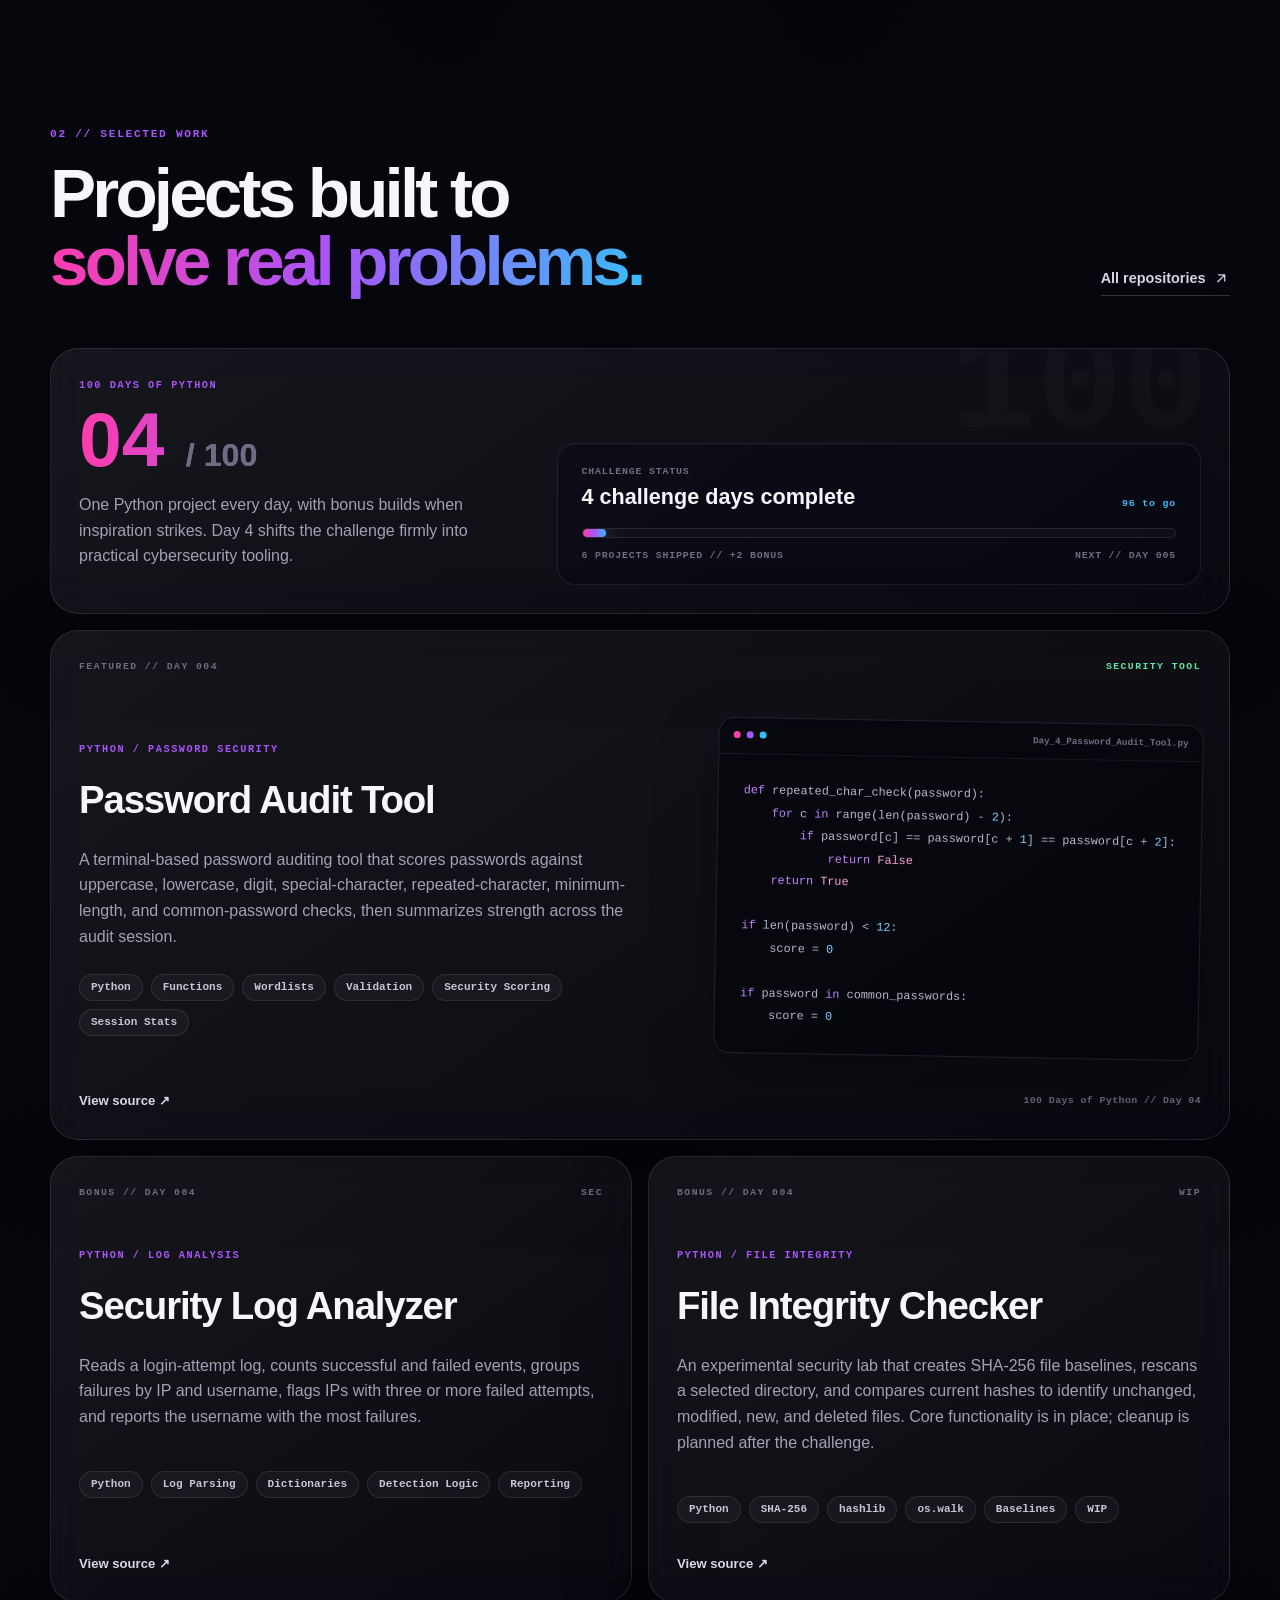
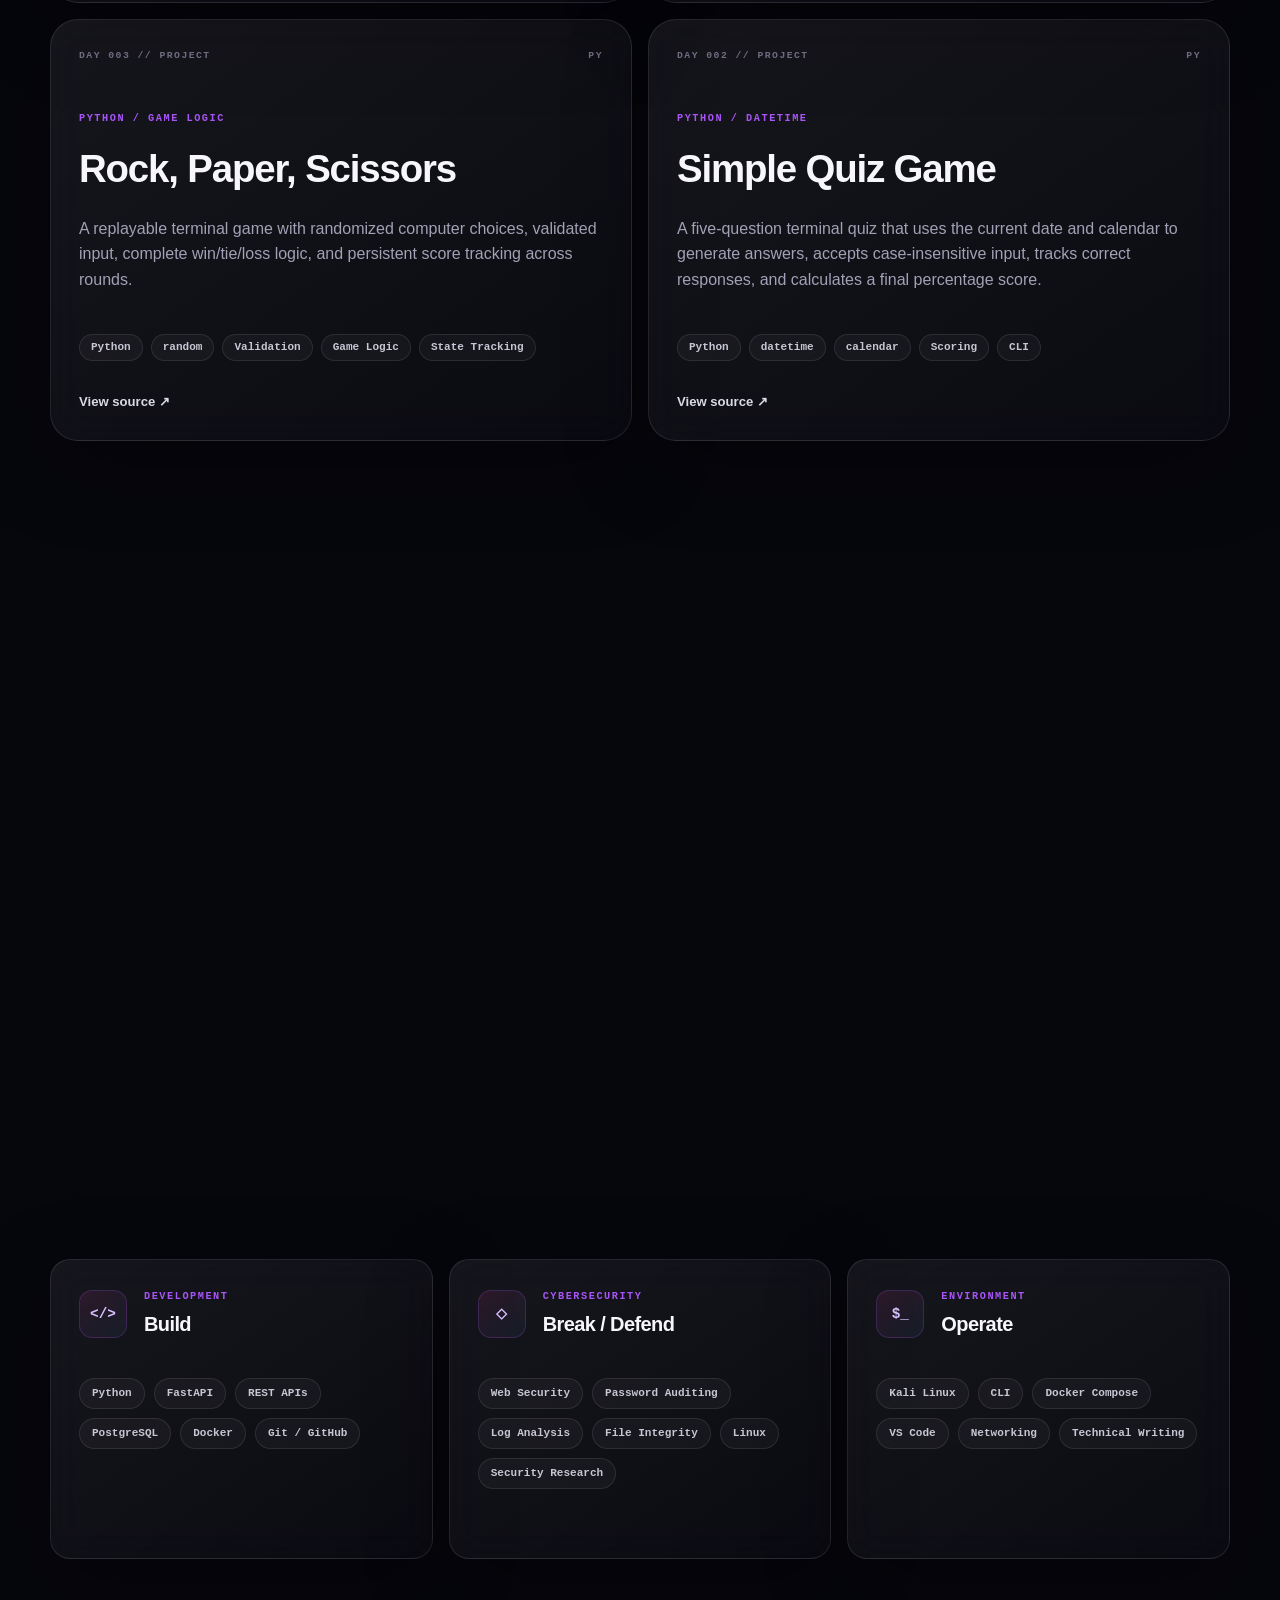
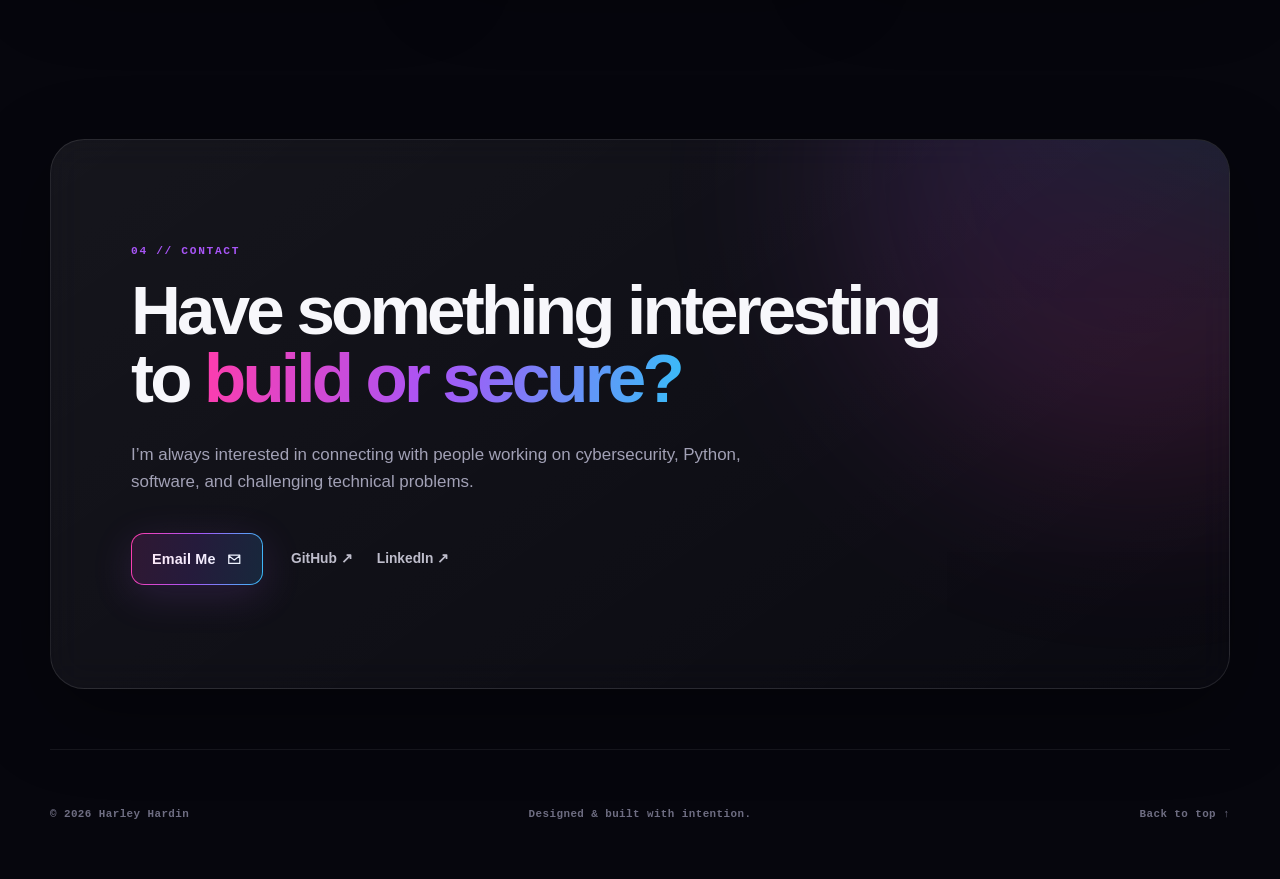
==== commit c9562992: "Add Day 4 cybersecurity projects" ====
--- a/index.html
+++ b/index.html
@@ -150,23 +150,23 @@
       <div class="challenge-banner glass reveal" aria-label="100 Days of Python challenge progress">
         <div class="challenge-banner__copy">
           <p class="card-label">100 DAYS OF PYTHON</p>
-          <h3>03 <span>/ 100</span></h3>
-          <p>One Python project every day. This portfolio will grow with the challenge as I practice, experiment, and ship increasingly capable programs.</p>
-        </div>
-        <div class="challenge-progress" aria-label="3 of 100 projects completed">
+          <h3>04 <span>/ 100</span></h3>
+          <p>One Python project every day, with bonus builds when inspiration strikes. Day 4 shifts the challenge firmly into practical cybersecurity tooling.</p>
+        </div>
+        <div class="challenge-progress" aria-label="4 of 100 challenge days completed, with 6 total projects shipped">
           <div class="challenge-progress__status">
             <div>
               <span class="challenge-progress__eyebrow">CHALLENGE STATUS</span>
-              <strong>3 projects shipped</strong>
+              <strong>4 challenge days complete</strong>
             </div>
-            <span class="challenge-progress__remaining">97 to go</span>
-          </div>
-          <div class="challenge-progress__track" role="progressbar" aria-valuemin="0" aria-valuemax="100" aria-valuenow="3" aria-label="100 Days of Python progress">
-            <span style="width: 3%"></span>
+            <span class="challenge-progress__remaining">96 to go</span>
+          </div>
+          <div class="challenge-progress__track" role="progressbar" aria-valuemin="0" aria-valuemax="100" aria-valuenow="4" aria-label="100 Days of Python progress">
+            <span style="width: 4%"></span>
           </div>
           <div class="challenge-progress__footer">
-            <span>START // DAY 001</span>
-            <span>NEXT // DAY 004</span>
+            <span>6 PROJECTS SHIPPED // +2 BONUS</span>
+            <span>NEXT // DAY 005</span>
           </div>
         </div>
       </div>
@@ -174,39 +174,83 @@
       <div class="projects-grid">
         <article class="project-card project-card--featured glass reveal">
           <div class="project-card__topline">
-            <span>FEATURED // DAY 003</span>
-            <span class="project-status">SHIPPED</span>
+            <span>FEATURED // DAY 004</span>
+            <span class="project-status">SECURITY TOOL</span>
           </div>
           <div class="project-card__content">
             <div>
-              <p class="card-label">PYTHON / GAME LOGIC</p>
-              <h3>Rock, Paper, Scissors</h3>
-              <p>A replayable terminal game that pits the player against a randomized computer choice, validates input, applies the win/tie/loss rules, and tracks the running score across multiple rounds.</p>
+              <p class="card-label">PYTHON / PASSWORD SECURITY</p>
+              <h3>Password Audit Tool</h3>
+              <p>A terminal-based password auditing tool that scores passwords against uppercase, lowercase, digit, special-character, repeated-character, minimum-length, and common-password checks, then summarizes strength across the audit session.</p>
               <div class="tags" aria-label="Concepts used">
-                <span>Python</span><span>random</span><span>Input Validation</span><span>Game Logic</span><span>State Tracking</span>
+                <span>Python</span><span>Functions</span><span>Wordlists</span><span>Validation</span><span>Security Scoring</span><span>Session Stats</span>
               </div>
             </div>
             <div class="project-visual">
-              <div class="code-window" aria-label="Excerpt from the Rock Paper Scissors source code">
-                <div class="code-window__bar"><i></i><i></i><i></i><span>Day_3_Rock_Paper_Scissors.py</span></div>
-                <pre><code>computer_choice = random.choice(choices)
-
-<span class="code-purple">if</span> player_choice == computer_choice:
-    ties += <span class="code-blue">1</span>
-<span class="code-purple">elif</span> (player_choice == <span class="code-pink">"rock"</span> <span class="code-purple">and</span>
-      computer_choice == <span class="code-pink">"scissors"</span>) <span class="code-purple">or</span> \
-     (player_choice == <span class="code-pink">"paper"</span> <span class="code-purple">and</span>
-      computer_choice == <span class="code-pink">"rock"</span>):
-    wins += <span class="code-blue">1</span>
-<span class="code-purple">else</span>:
-    losses += <span class="code-blue">1</span></code></pre>
+              <div class="code-window" aria-label="Excerpt from the Password Audit Tool source code">
+                <div class="code-window__bar"><i></i><i></i><i></i><span>Day_4_Password_Audit_Tool.py</span></div>
+                <pre><code><span class="code-purple">def</span> repeated_char_check(password):
+    <span class="code-purple">for</span> c <span class="code-purple">in</span> range(len(password) - <span class="code-blue">2</span>):
+        <span class="code-purple">if</span> password[c] == password[c + <span class="code-blue">1</span>] == password[c + <span class="code-blue">2</span>]:
+            <span class="code-purple">return</span> <span class="code-pink">False</span>
+    <span class="code-purple">return</span> <span class="code-pink">True</span>
+
+<span class="code-purple">if</span> len(password) &lt; <span class="code-blue">12</span>:
+    score = <span class="code-blue">0</span>
+
+<span class="code-purple">if</span> password <span class="code-purple">in</span> common_passwords:
+    score = <span class="code-blue">0</span></code></pre>
               </div>
             </div>
           </div>
           <div class="project-card__footer">
-            <a href="https://github.com/HarleyHardin/HarleyHardin.github.io/blob/main/projects/python-100-days/Day_3_Rock_Paper_Scissors.py" target="_blank" rel="noreferrer">View source <span>↗</span></a>
-            <span class="project-note">100 Days of Python // Day 03</span>
-          </div>
+            <a href="https://github.com/HarleyHardin/HarleyHardin.github.io/blob/main/projects/python-100-days/Day_4_Password_Audit_Tool.py" target="_blank" rel="noreferrer">View source <span>↗</span></a>
+            <span class="project-note">100 Days of Python // Day 04</span>
+          </div>
+        </article>
+
+        <article class="project-card glass reveal">
+          <div class="project-card__topline"><span>BONUS // DAY 004</span><span>SEC</span></div>
+          <div>
+            <p class="card-label">PYTHON / LOG ANALYSIS</p>
+            <h3>Security Log Analyzer</h3>
+            <p>Reads a login-attempt log, counts successful and failed events, groups failures by IP and username, flags IPs with three or more failed attempts, and reports the username with the most failures.</p>
+          </div>
+          <div class="tags"><span>Python</span><span>Log Parsing</span><span>Dictionaries</span><span>Detection Logic</span><span>Reporting</span></div>
+          <a class="project-link" href="https://github.com/HarleyHardin/HarleyHardin.github.io/blob/main/projects/python-100-days/Bonus_Day_4_Security_Log_Analyzer.py" target="_blank" rel="noreferrer" aria-label="View Security Log Analyzer source on GitHub">View source <span>↗</span></a>
+        </article>
+
+        <article class="project-card glass reveal">
+          <div class="project-card__topline"><span>BONUS // DAY 004</span><span>WIP</span></div>
+          <div>
+            <p class="card-label">PYTHON / FILE INTEGRITY</p>
+            <h3>File Integrity Checker</h3>
+            <p>An experimental security lab that creates SHA-256 file baselines, rescans a selected directory, and compares current hashes to identify unchanged, modified, new, and deleted files. Core functionality is in place; cleanup is planned after the challenge.</p>
+          </div>
+          <div class="tags"><span>Python</span><span>SHA-256</span><span>hashlib</span><span>os.walk</span><span>Baselines</span><span>WIP</span></div>
+          <a class="project-link" href="https://github.com/HarleyHardin/HarleyHardin.github.io/blob/main/projects/python-100-days/Bonus_Day_4_File_Integrity_Checker.py" target="_blank" rel="noreferrer" aria-label="View File Integrity Checker source on GitHub">View source <span>↗</span></a>
+        </article>
+
+        <article class="project-card glass reveal">
+          <div class="project-card__topline"><span>DAY 003 // PROJECT</span><span>PY</span></div>
+          <div>
+            <p class="card-label">PYTHON / GAME LOGIC</p>
+            <h3>Rock, Paper, Scissors</h3>
+            <p>A replayable terminal game with randomized computer choices, validated input, complete win/tie/loss logic, and persistent score tracking across rounds.</p>
+          </div>
+          <div class="tags"><span>Python</span><span>random</span><span>Validation</span><span>Game Logic</span><span>State Tracking</span></div>
+          <a class="project-link" href="https://github.com/HarleyHardin/HarleyHardin.github.io/blob/main/projects/python-100-days/Day_3_Rock_Paper_Scissors.py" target="_blank" rel="noreferrer" aria-label="View Rock Paper Scissors source on GitHub">View source <span>↗</span></a>
+        </article>
+
+        <article class="project-card glass reveal">
+          <div class="project-card__topline"><span>DAY 002 // PROJECT</span><span>PY</span></div>
+          <div>
+            <p class="card-label">PYTHON / DATETIME</p>
+            <h3>Simple Quiz Game</h3>
+            <p>A five-question terminal quiz that uses the current date and calendar to generate answers, accepts case-insensitive input, tracks correct responses, and calculates a final percentage score.</p>
+          </div>
+          <div class="tags"><span>Python</span><span>datetime</span><span>calendar</span><span>Scoring</span><span>CLI</span></div>
+          <a class="project-link" href="https://github.com/HarleyHardin/HarleyHardin.github.io/blob/main/projects/python-100-days/Day_2_Simple_Quiz_Game.py" target="_blank" rel="noreferrer" aria-label="View Simple Quiz Game source on GitHub">View source <span>↗</span></a>
         </article>
 
         <article class="project-card glass reveal">
@@ -218,17 +262,6 @@
           </div>
           <div class="tags"><span>Python</span><span>random</span><span>Validation</span><span>Loops</span><span>ANSI Color</span></div>
           <a class="project-link" href="https://github.com/HarleyHardin/HarleyHardin.github.io/blob/main/projects/python-100-days/Day_1_Number_Guessing_Game.py" target="_blank" rel="noreferrer" aria-label="View Number Guessing Game source on GitHub">View source <span>↗</span></a>
-        </article>
-
-        <article class="project-card glass reveal">
-          <div class="project-card__topline"><span>DAY 002 // PROJECT</span><span>PY</span></div>
-          <div>
-            <p class="card-label">PYTHON / DATETIME</p>
-            <h3>Simple Quiz Game</h3>
-            <p>A five-question terminal quiz that uses the current date and calendar to generate answers, accepts case-insensitive input, tracks correct responses, and calculates a final percentage score.</p>
-          </div>
-          <div class="tags"><span>Python</span><span>datetime</span><span>calendar</span><span>Scoring</span><span>CLI</span></div>
-          <a class="project-link" href="https://github.com/HarleyHardin/HarleyHardin.github.io/blob/main/projects/python-100-days/Day_2_Simple_Quiz_Game.py" target="_blank" rel="noreferrer" aria-label="View Simple Quiz Game source on GitHub">View source <span>↗</span></a>
         </article>
       </div>
     </section>
@@ -258,7 +291,7 @@
             <div><p class="card-label">CYBERSECURITY</p><h3>Break / Defend</h3></div>
           </div>
           <div class="skill-list">
-            <span>Web Security</span><span>Authentication</span><span>Access Control</span><span>Burp Suite</span><span>Linux</span><span>Security Research</span>
+            <span>Web Security</span><span>Password Auditing</span><span>Log Analysis</span><span>File Integrity</span><span>Linux</span><span>Security Research</span>
           </div>
         </article>
 
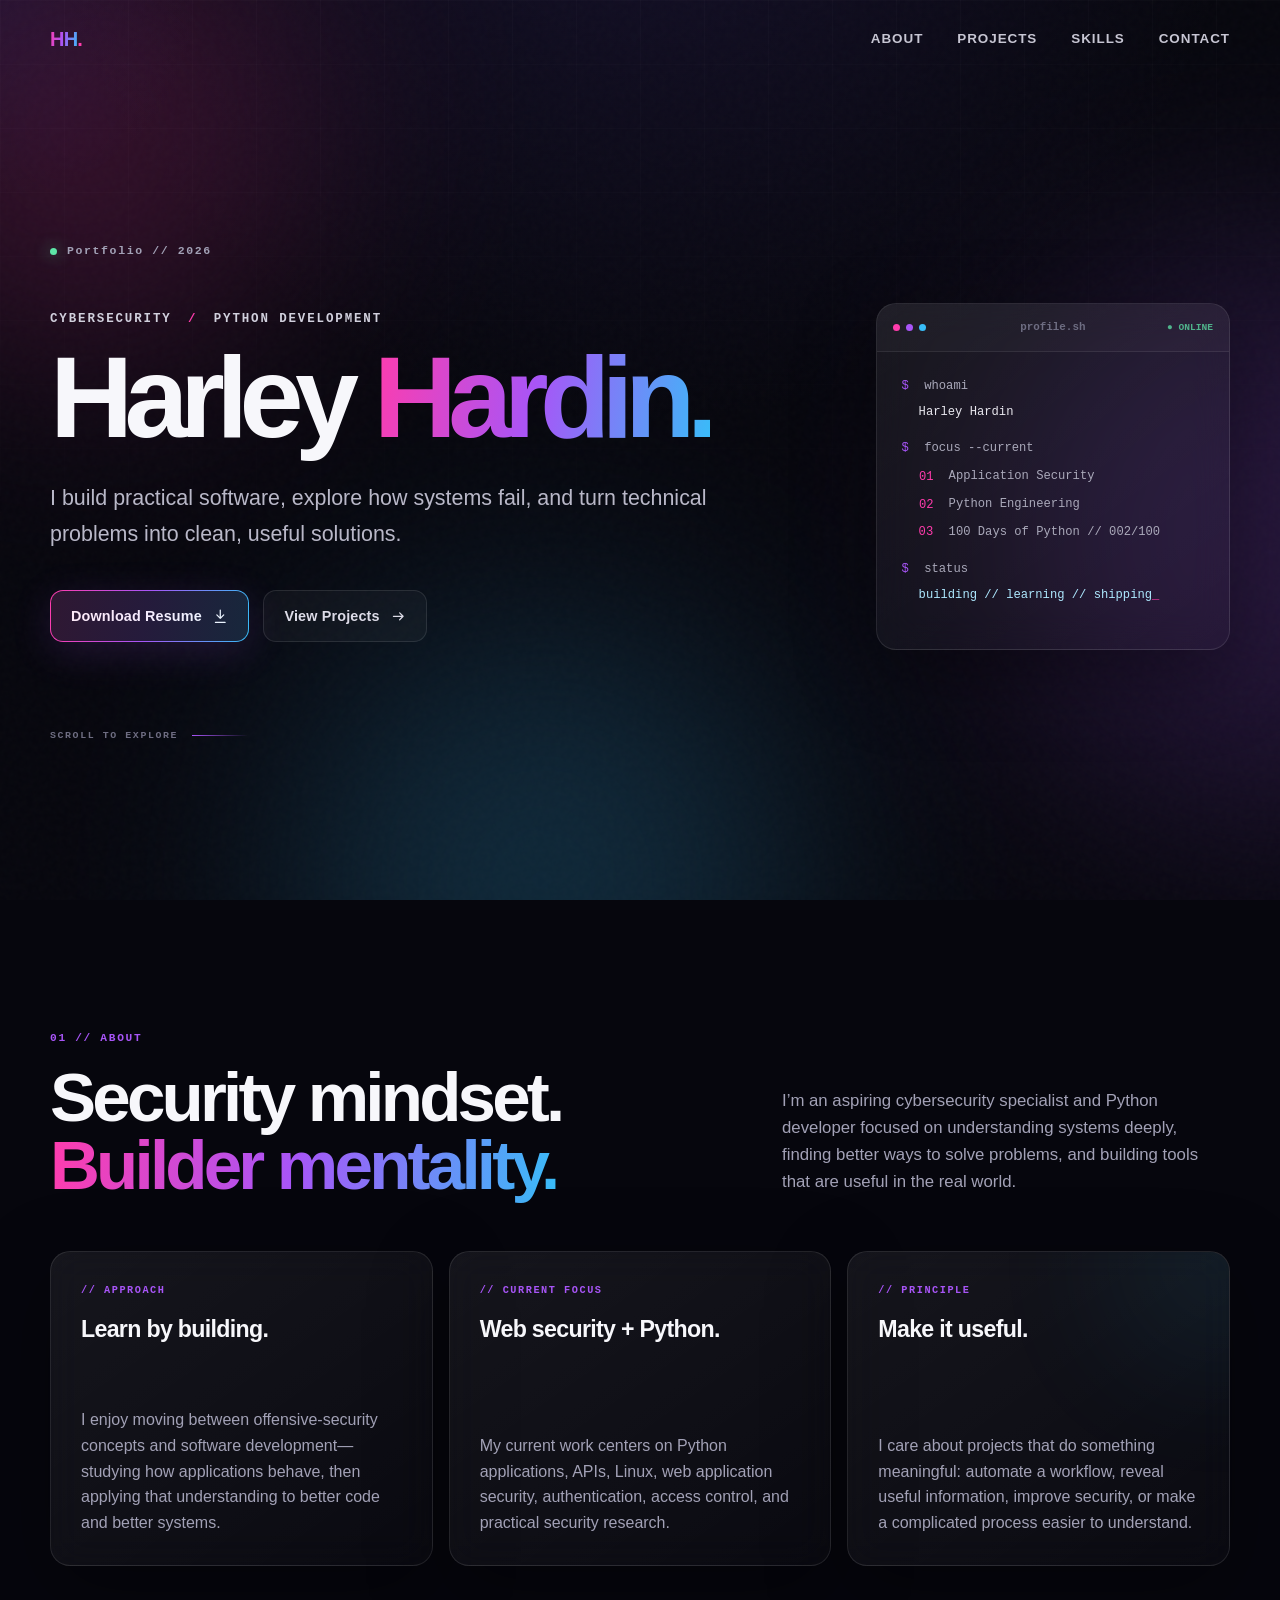
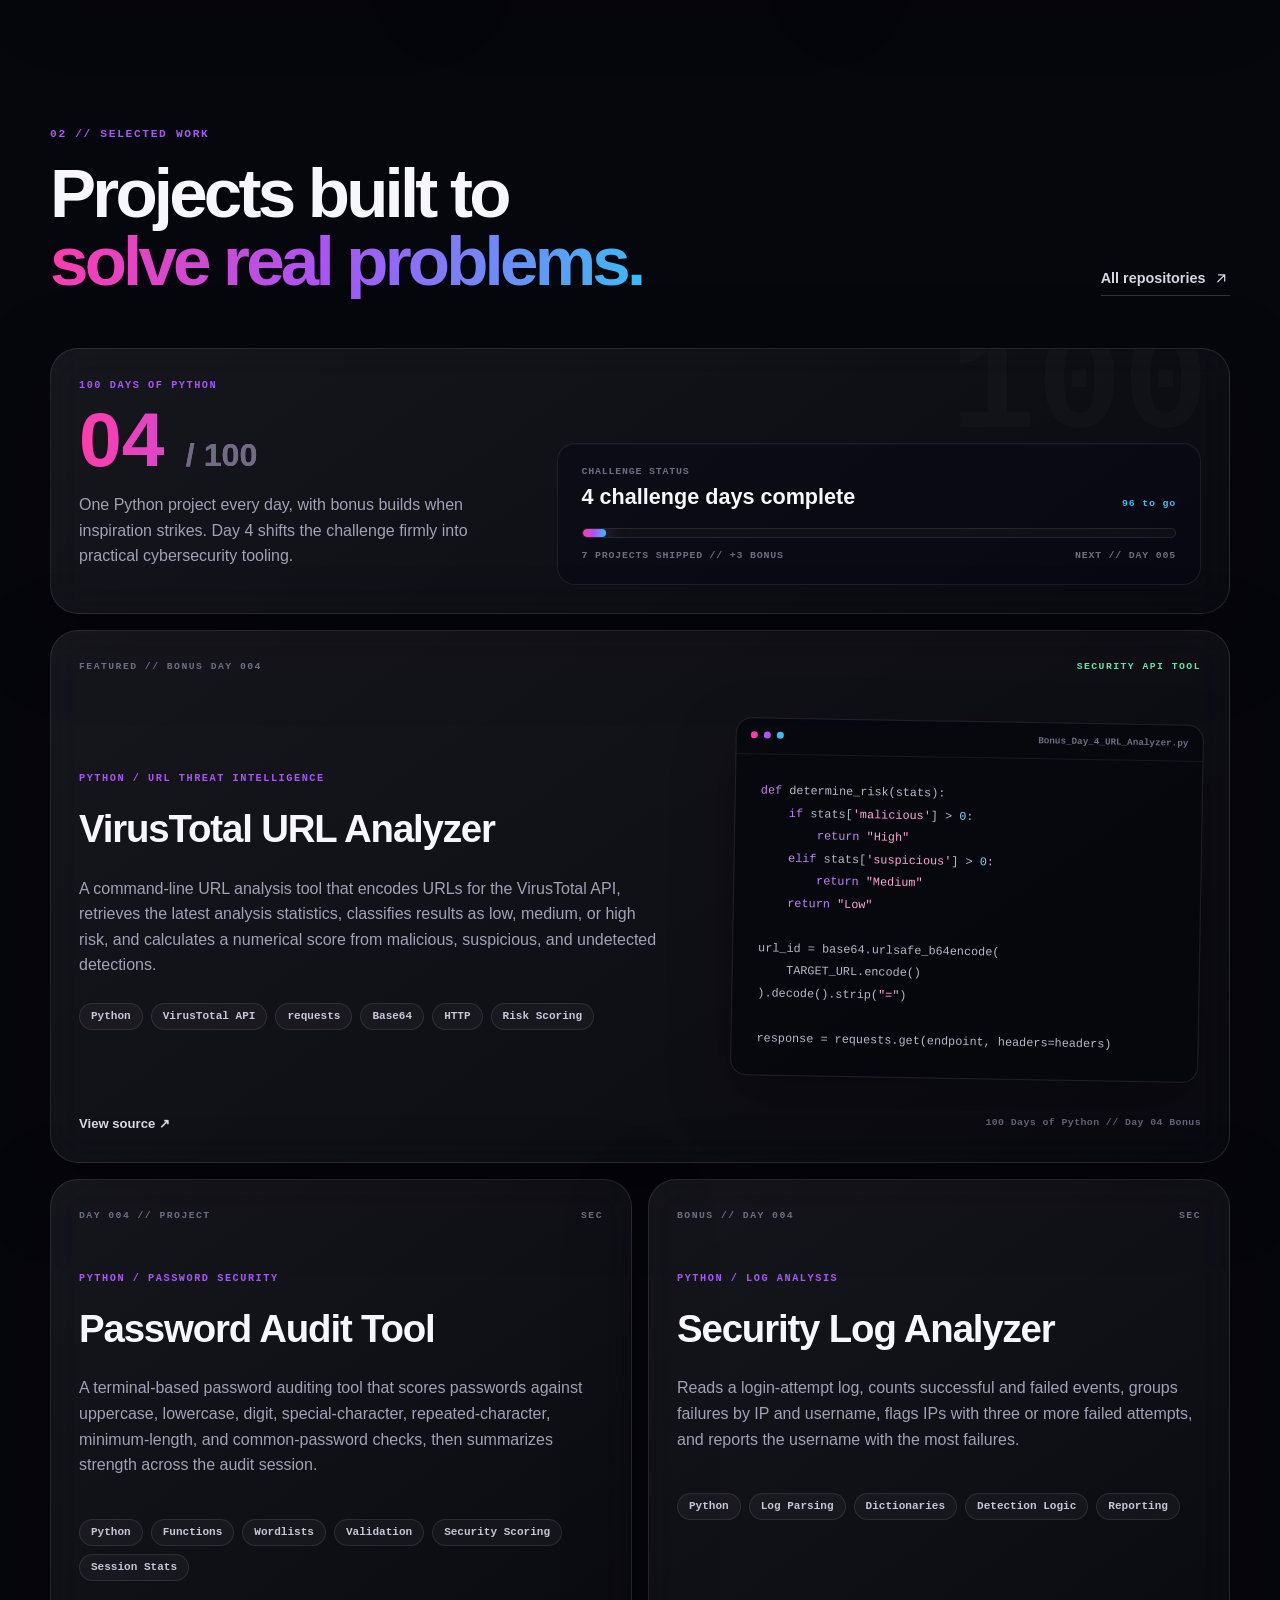
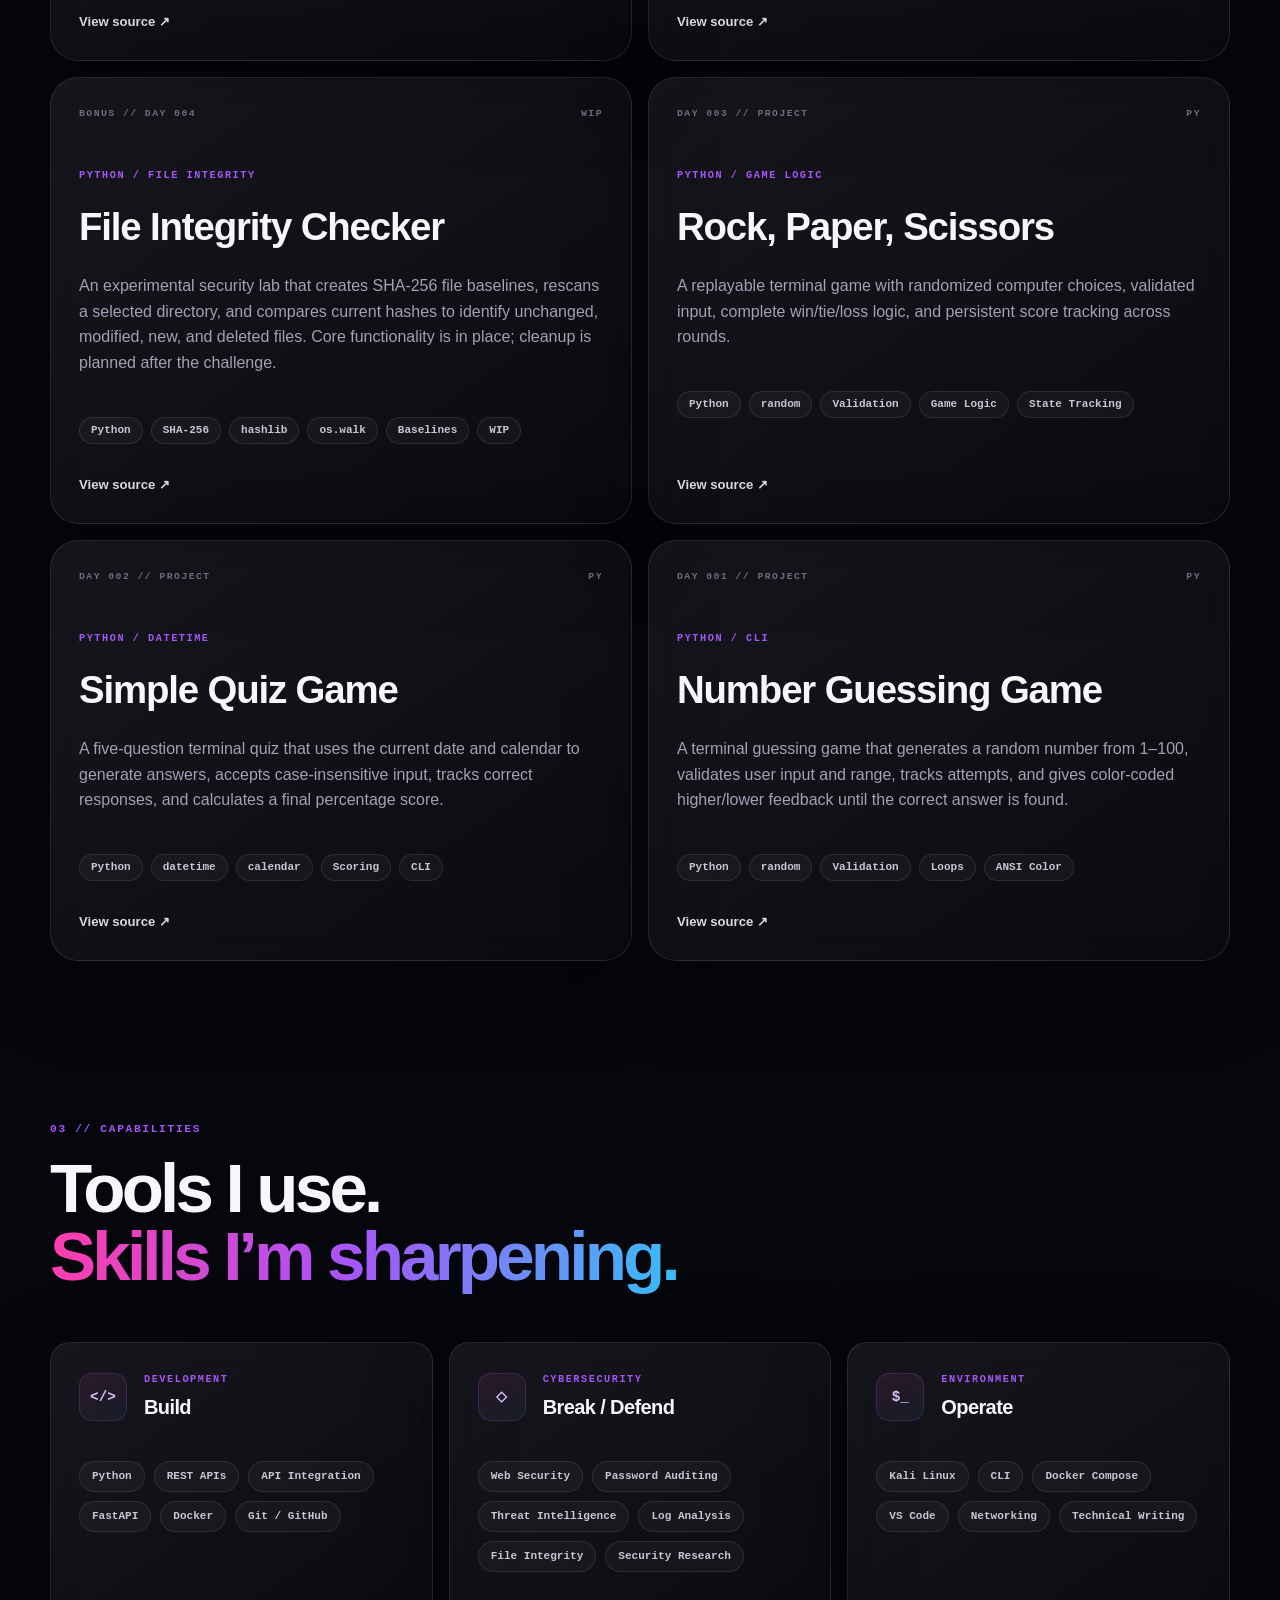
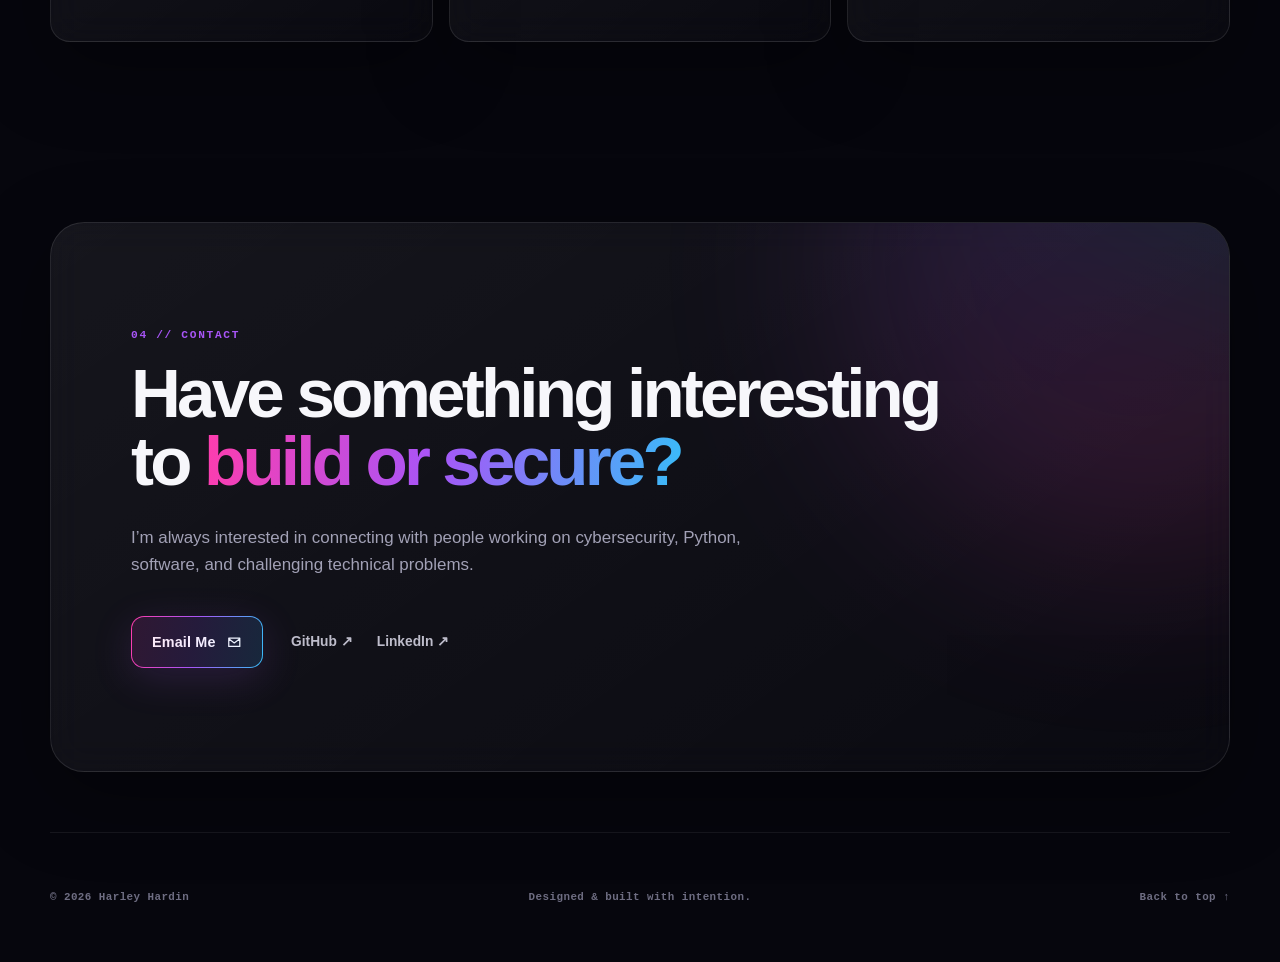
==== commit 29d58254: "Add VirusTotal URL Analyzer bonus project" ====
--- a/index.html
+++ b/index.html
@@ -153,7 +153,7 @@
           <h3>04 <span>/ 100</span></h3>
           <p>One Python project every day, with bonus builds when inspiration strikes. Day 4 shifts the challenge firmly into practical cybersecurity tooling.</p>
         </div>
-        <div class="challenge-progress" aria-label="4 of 100 challenge days completed, with 6 total projects shipped">
+        <div class="challenge-progress" aria-label="4 of 100 challenge days completed, with 7 total projects shipped">
           <div class="challenge-progress__status">
             <div>
               <span class="challenge-progress__eyebrow">CHALLENGE STATUS</span>
@@ -165,7 +165,7 @@
             <span style="width: 4%"></span>
           </div>
           <div class="challenge-progress__footer">
-            <span>6 PROJECTS SHIPPED // +2 BONUS</span>
+            <span>7 PROJECTS SHIPPED // +3 BONUS</span>
             <span>NEXT // DAY 005</span>
           </div>
         </div>
@@ -174,39 +174,51 @@
       <div class="projects-grid">
         <article class="project-card project-card--featured glass reveal">
           <div class="project-card__topline">
-            <span>FEATURED // DAY 004</span>
-            <span class="project-status">SECURITY TOOL</span>
+            <span>FEATURED // BONUS DAY 004</span>
+            <span class="project-status">SECURITY API TOOL</span>
           </div>
           <div class="project-card__content">
             <div>
-              <p class="card-label">PYTHON / PASSWORD SECURITY</p>
-              <h3>Password Audit Tool</h3>
-              <p>A terminal-based password auditing tool that scores passwords against uppercase, lowercase, digit, special-character, repeated-character, minimum-length, and common-password checks, then summarizes strength across the audit session.</p>
+              <p class="card-label">PYTHON / URL THREAT INTELLIGENCE</p>
+              <h3>VirusTotal URL Analyzer</h3>
+              <p>A command-line URL analysis tool that encodes URLs for the VirusTotal API, retrieves the latest analysis statistics, classifies results as low, medium, or high risk, and calculates a numerical score from malicious, suspicious, and undetected detections.</p>
               <div class="tags" aria-label="Concepts used">
-                <span>Python</span><span>Functions</span><span>Wordlists</span><span>Validation</span><span>Security Scoring</span><span>Session Stats</span>
+                <span>Python</span><span>VirusTotal API</span><span>requests</span><span>Base64</span><span>HTTP</span><span>Risk Scoring</span>
               </div>
             </div>
             <div class="project-visual">
-              <div class="code-window" aria-label="Excerpt from the Password Audit Tool source code">
-                <div class="code-window__bar"><i></i><i></i><i></i><span>Day_4_Password_Audit_Tool.py</span></div>
-                <pre><code><span class="code-purple">def</span> repeated_char_check(password):
-    <span class="code-purple">for</span> c <span class="code-purple">in</span> range(len(password) - <span class="code-blue">2</span>):
-        <span class="code-purple">if</span> password[c] == password[c + <span class="code-blue">1</span>] == password[c + <span class="code-blue">2</span>]:
-            <span class="code-purple">return</span> <span class="code-pink">False</span>
-    <span class="code-purple">return</span> <span class="code-pink">True</span>
-
-<span class="code-purple">if</span> len(password) &lt; <span class="code-blue">12</span>:
-    score = <span class="code-blue">0</span>
-
-<span class="code-purple">if</span> password <span class="code-purple">in</span> common_passwords:
-    score = <span class="code-blue">0</span></code></pre>
+              <div class="code-window" aria-label="Excerpt from the VirusTotal URL Analyzer source code">
+                <div class="code-window__bar"><i></i><i></i><i></i><span>Bonus_Day_4_URL_Analyzer.py</span></div>
+                <pre><code><span class="code-purple">def</span> determine_risk(stats):
+    <span class="code-purple">if</span> stats[<span class="code-pink">'malicious'</span>] &gt; <span class="code-blue">0</span>:
+        <span class="code-purple">return</span> <span class="code-pink">"High"</span>
+    <span class="code-purple">elif</span> stats[<span class="code-pink">'suspicious'</span>] &gt; <span class="code-blue">0</span>:
+        <span class="code-purple">return</span> <span class="code-pink">"Medium"</span>
+    <span class="code-purple">return</span> <span class="code-pink">"Low"</span>
+
+url_id = base64.urlsafe_b64encode(
+    TARGET_URL.encode()
+).decode().strip(<span class="code-pink">"="</span>)
+
+response = requests.get(endpoint, headers=headers)</code></pre>
               </div>
             </div>
           </div>
           <div class="project-card__footer">
-            <a href="https://github.com/HarleyHardin/HarleyHardin.github.io/blob/main/projects/python-100-days/Day_4_Password_Audit_Tool.py" target="_blank" rel="noreferrer">View source <span>↗</span></a>
-            <span class="project-note">100 Days of Python // Day 04</span>
-          </div>
+            <a href="https://github.com/HarleyHardin/HarleyHardin.github.io/blob/main/projects/python-100-days/Bonus_Day_4_URL_Analyzer.py" target="_blank" rel="noreferrer">View source <span>↗</span></a>
+            <span class="project-note">100 Days of Python // Day 04 Bonus</span>
+          </div>
+        </article>
+
+        <article class="project-card glass reveal">
+          <div class="project-card__topline"><span>DAY 004 // PROJECT</span><span>SEC</span></div>
+          <div>
+            <p class="card-label">PYTHON / PASSWORD SECURITY</p>
+            <h3>Password Audit Tool</h3>
+            <p>A terminal-based password auditing tool that scores passwords against uppercase, lowercase, digit, special-character, repeated-character, minimum-length, and common-password checks, then summarizes strength across the audit session.</p>
+          </div>
+          <div class="tags"><span>Python</span><span>Functions</span><span>Wordlists</span><span>Validation</span><span>Security Scoring</span><span>Session Stats</span></div>
+          <a class="project-link" href="https://github.com/HarleyHardin/HarleyHardin.github.io/blob/main/projects/python-100-days/Day_4_Password_Audit_Tool.py" target="_blank" rel="noreferrer" aria-label="View Password Audit Tool source on GitHub">View source <span>↗</span></a>
         </article>
 
         <article class="project-card glass reveal">
@@ -281,7 +293,7 @@
             <div><p class="card-label">DEVELOPMENT</p><h3>Build</h3></div>
           </div>
           <div class="skill-list">
-            <span>Python</span><span>FastAPI</span><span>REST APIs</span><span>PostgreSQL</span><span>Docker</span><span>Git / GitHub</span>
+            <span>Python</span><span>REST APIs</span><span>API Integration</span><span>FastAPI</span><span>Docker</span><span>Git / GitHub</span>
           </div>
         </article>
 
@@ -291,7 +303,7 @@
             <div><p class="card-label">CYBERSECURITY</p><h3>Break / Defend</h3></div>
           </div>
           <div class="skill-list">
-            <span>Web Security</span><span>Password Auditing</span><span>Log Analysis</span><span>File Integrity</span><span>Linux</span><span>Security Research</span>
+            <span>Web Security</span><span>Password Auditing</span><span>Threat Intelligence</span><span>Log Analysis</span><span>File Integrity</span><span>Security Research</span>
           </div>
         </article>
 
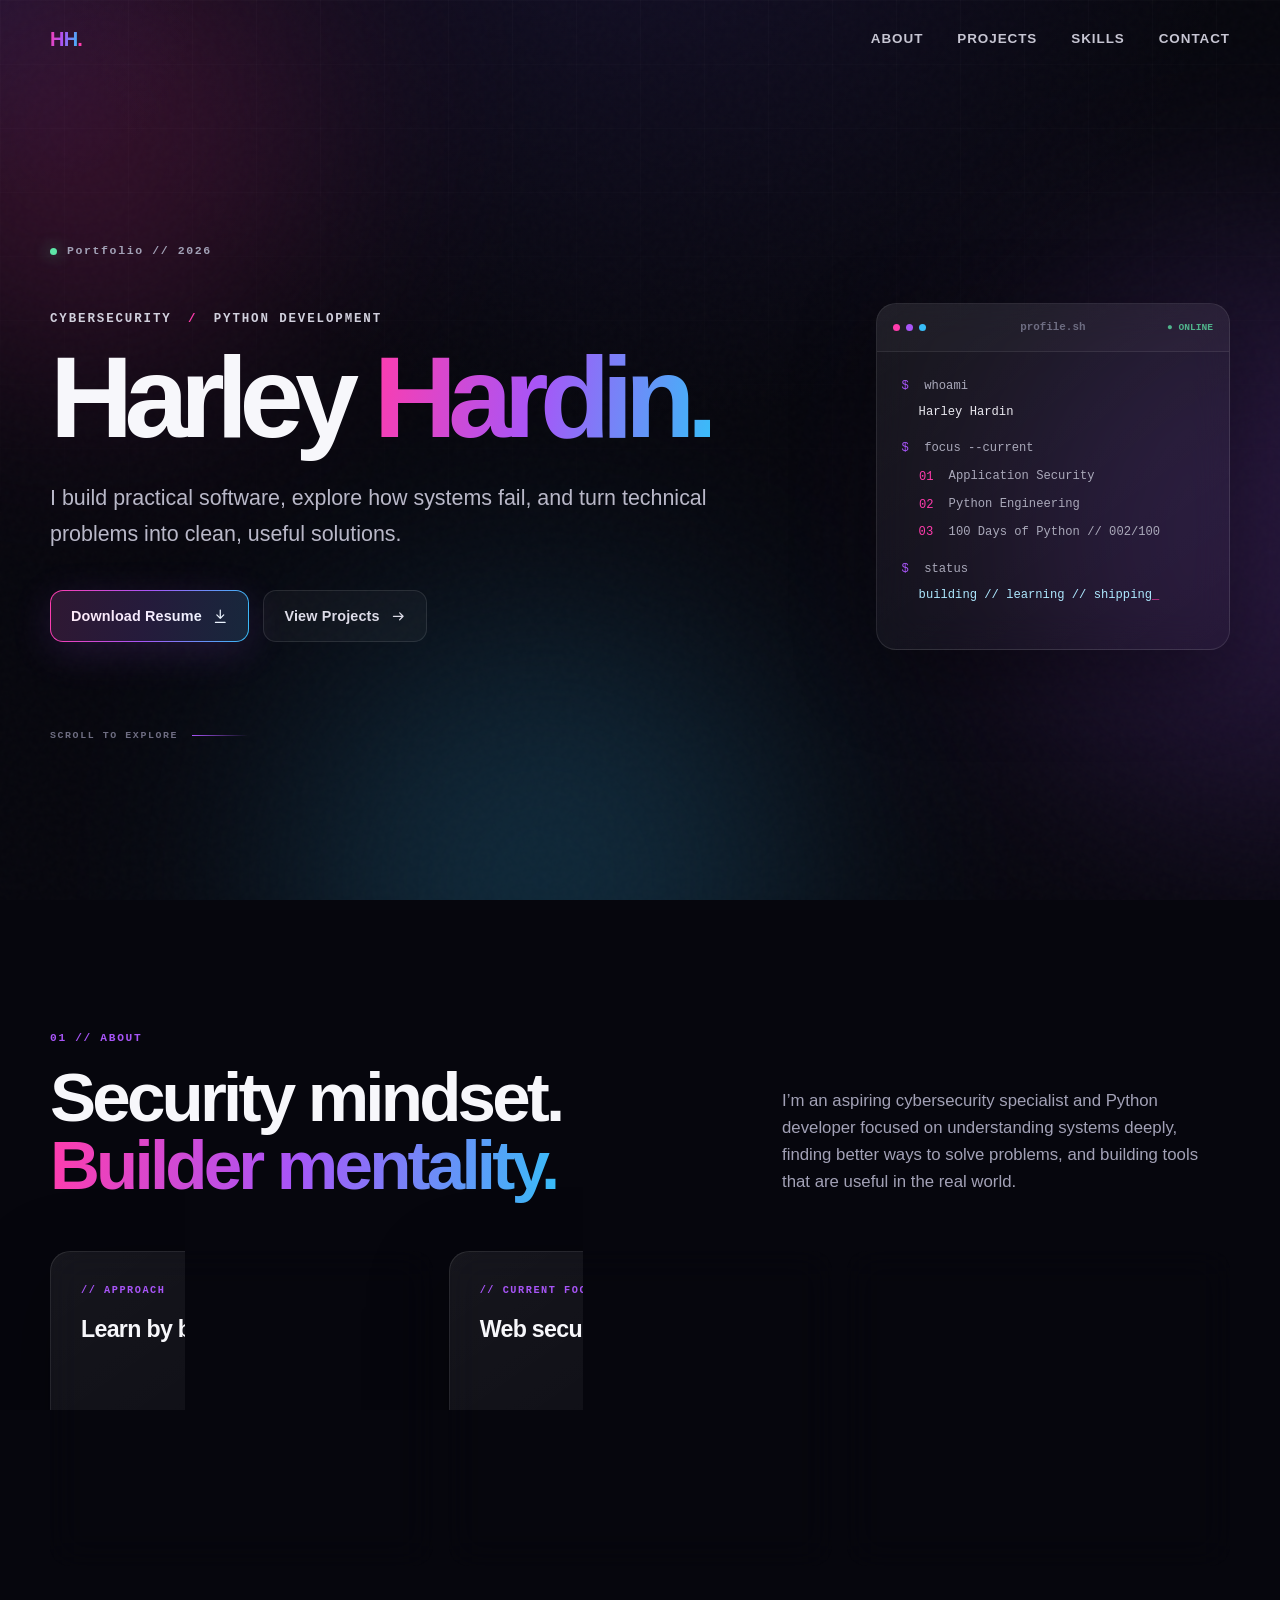
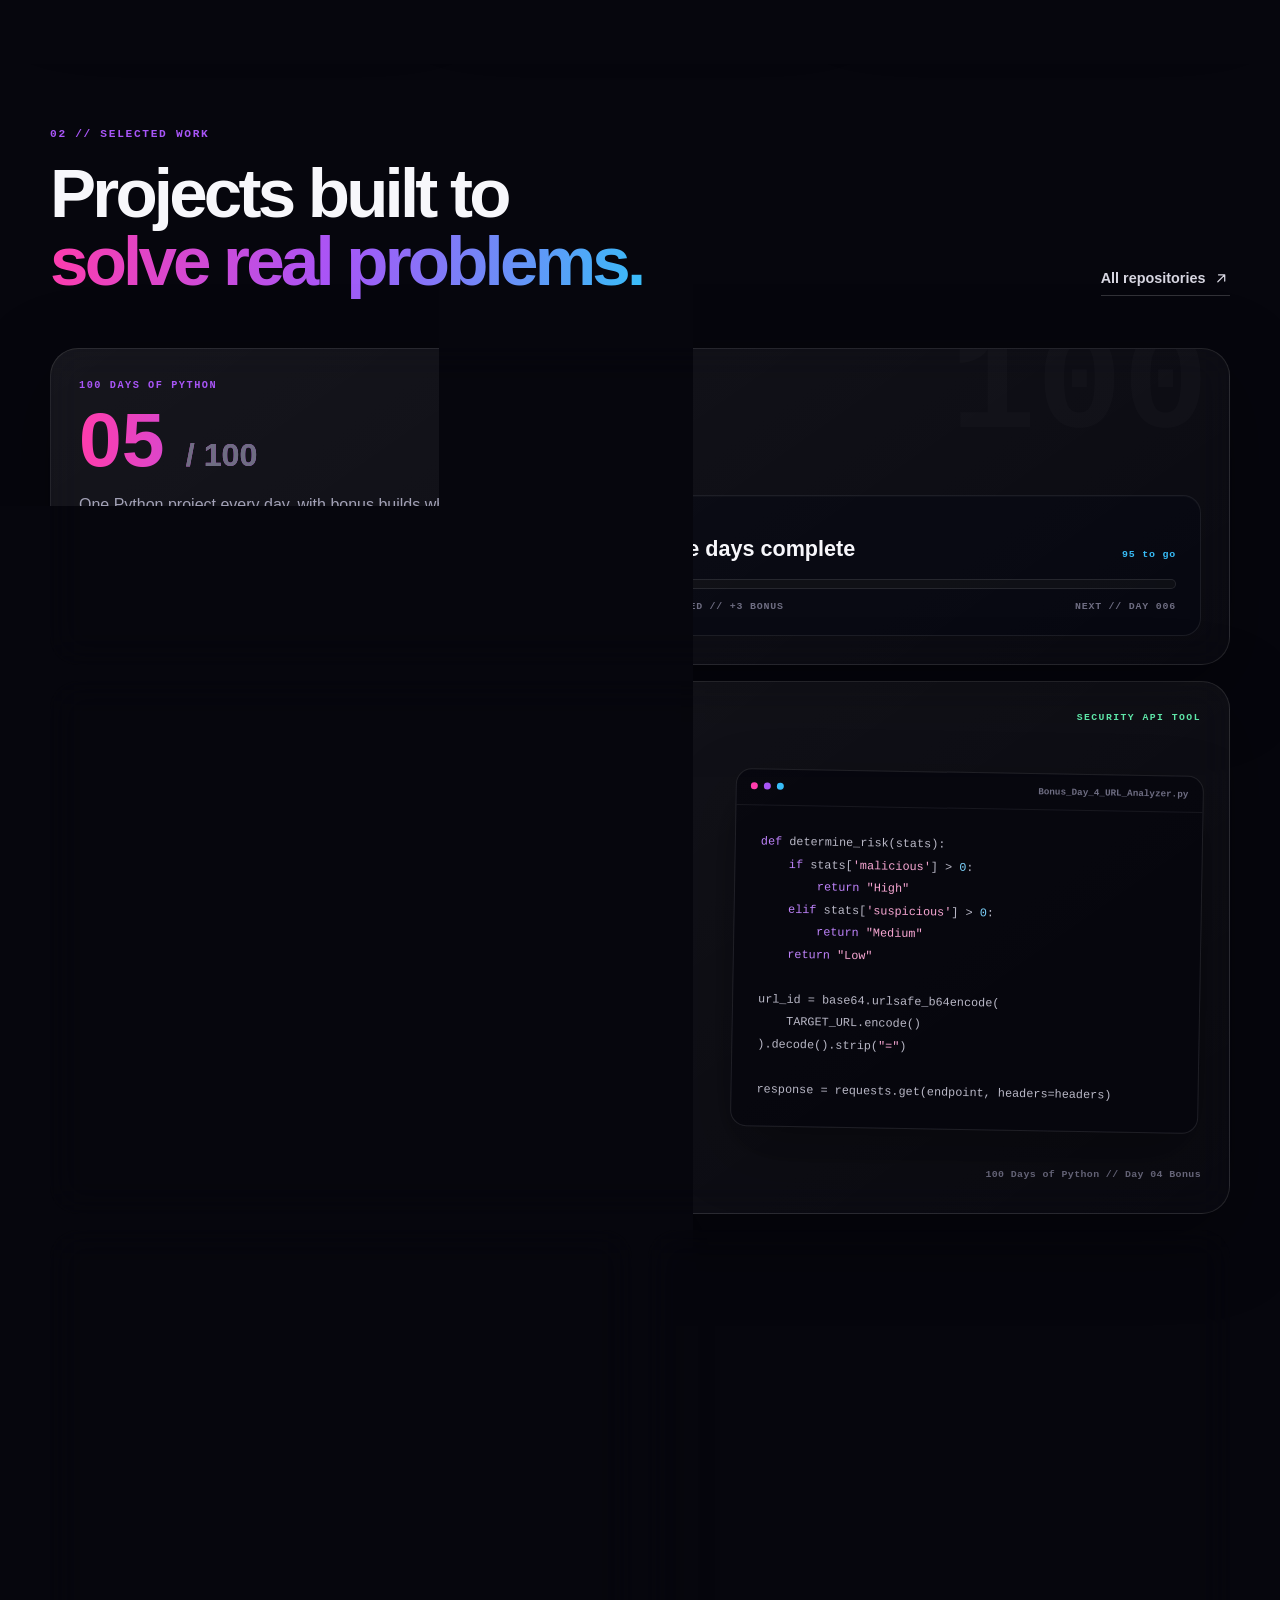
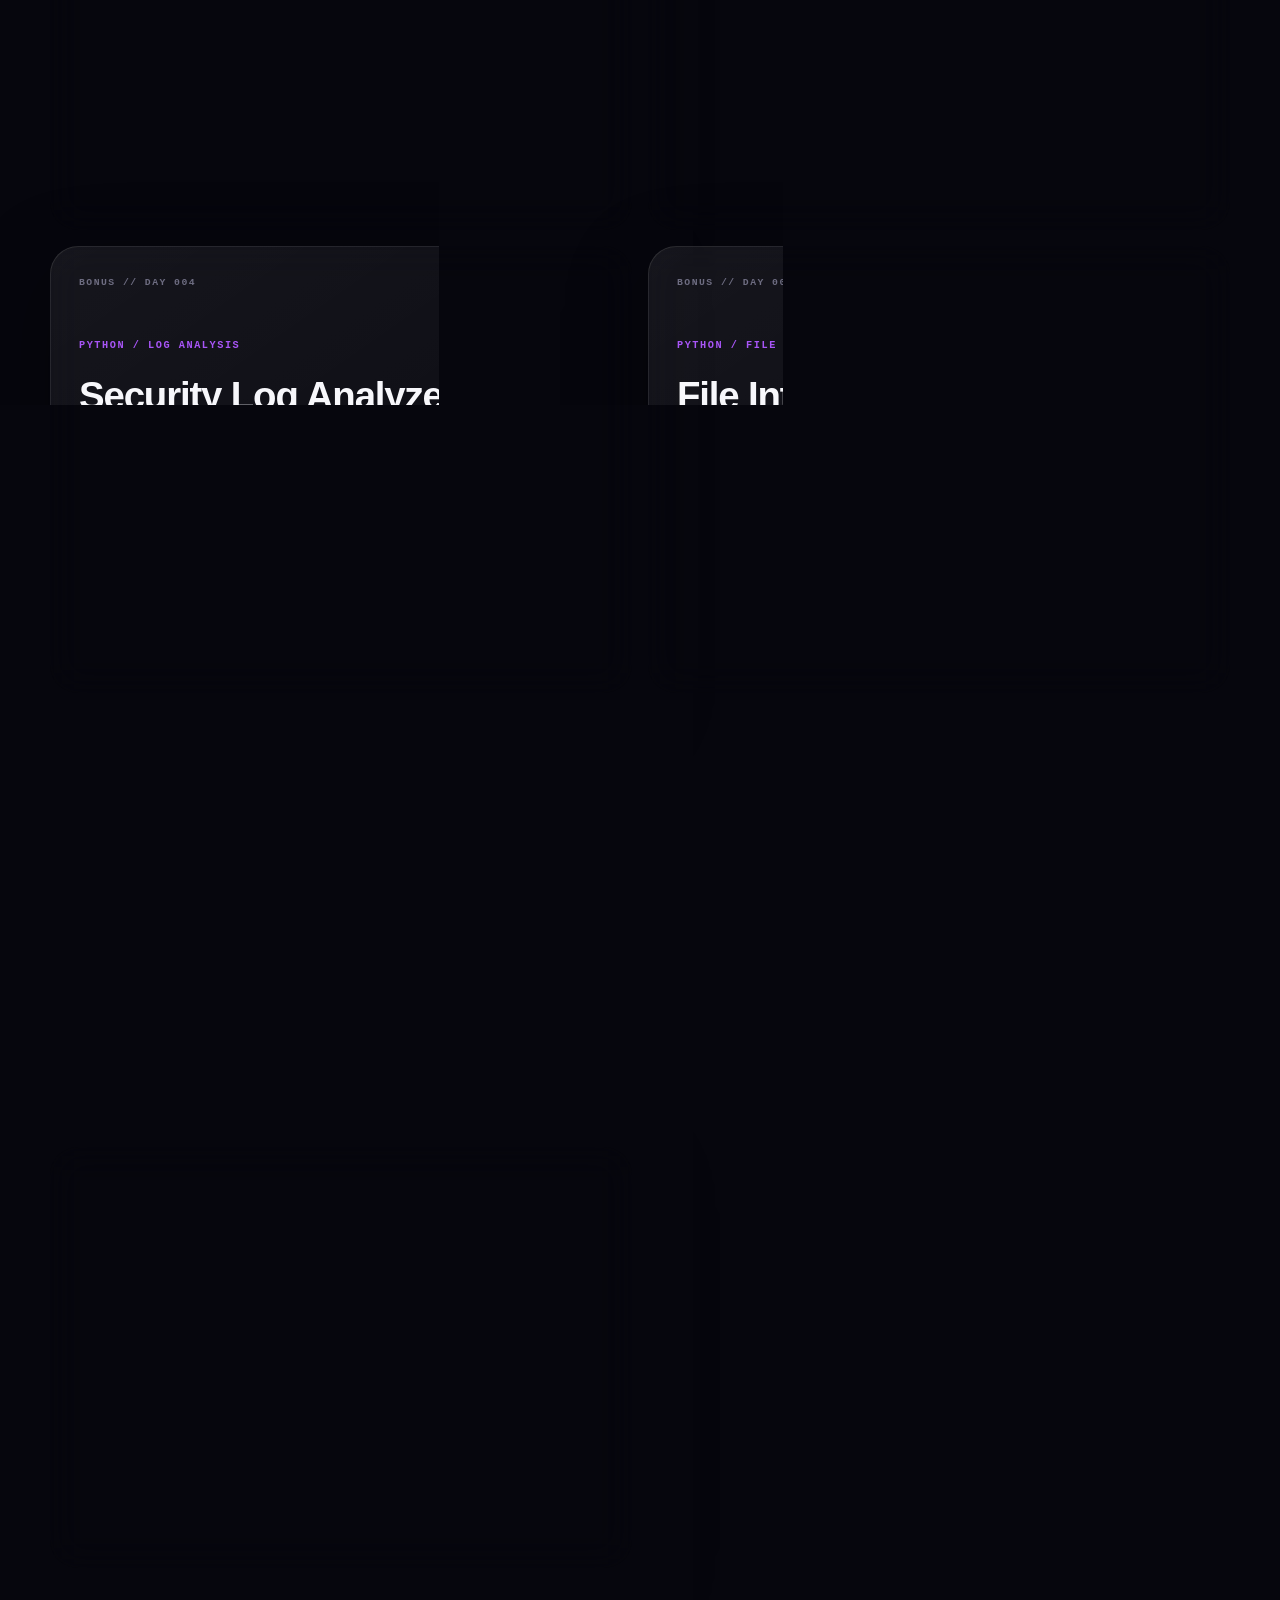
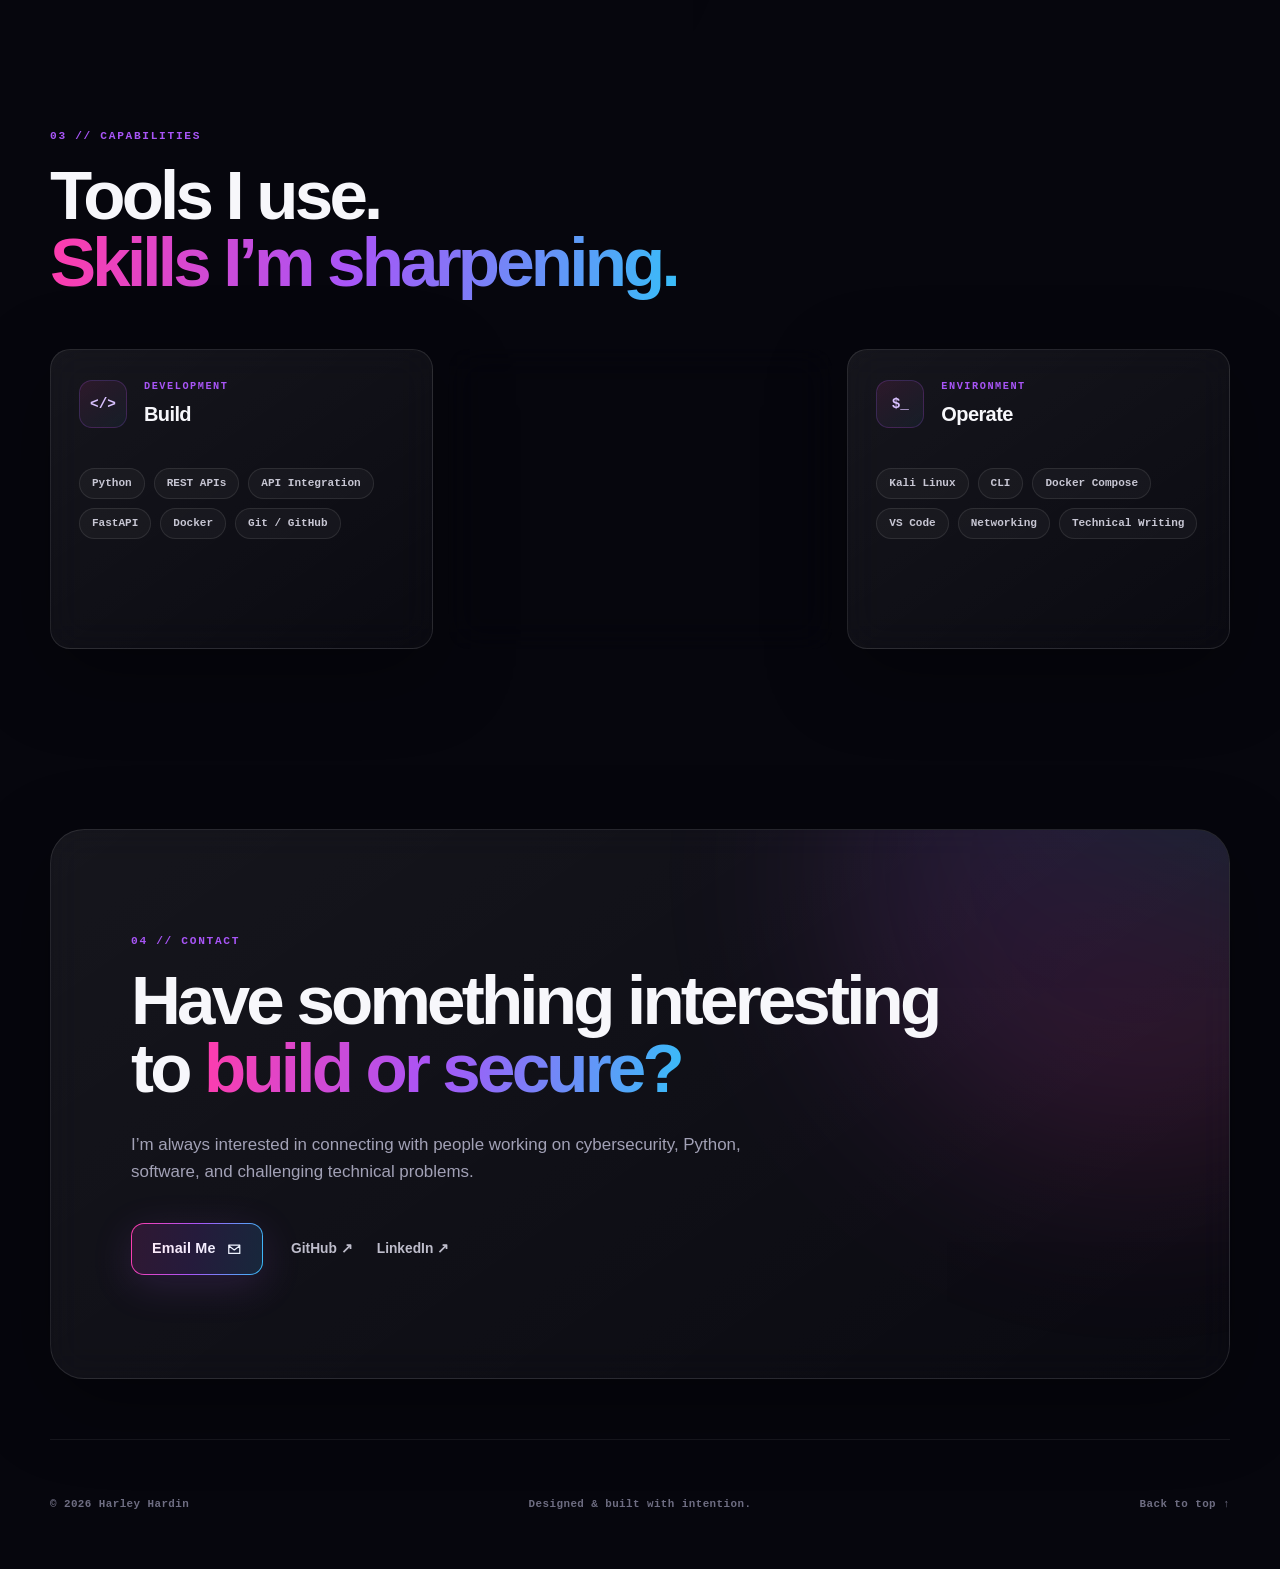
==== commit 6c9e3520: "Add Day 5 Static File Analyzer learning log" ====
--- a/index.html
+++ b/index.html
@@ -150,23 +150,23 @@
       <div class="challenge-banner glass reveal" aria-label="100 Days of Python challenge progress">
         <div class="challenge-banner__copy">
           <p class="card-label">100 DAYS OF PYTHON</p>
-          <h3>04 <span>/ 100</span></h3>
-          <p>One Python project every day, with bonus builds when inspiration strikes. Day 4 shifts the challenge firmly into practical cybersecurity tooling.</p>
-        </div>
-        <div class="challenge-progress" aria-label="4 of 100 challenge days completed, with 7 total projects shipped">
+          <h3>05 <span>/ 100</span></h3>
+          <p>One Python project every day, with bonus builds when inspiration strikes. Day 5 became a lesson in scope: ambitious exploration is useful, but the best challenge projects are small enough for me to understand and solve independently.</p>
+        </div>
+        <div class="challenge-progress" aria-label="5 of 100 challenge days completed, with 8 total projects shipped">
           <div class="challenge-progress__status">
             <div>
               <span class="challenge-progress__eyebrow">CHALLENGE STATUS</span>
-              <strong>4 challenge days complete</strong>
+              <strong>5 challenge days complete</strong>
             </div>
-            <span class="challenge-progress__remaining">96 to go</span>
-          </div>
-          <div class="challenge-progress__track" role="progressbar" aria-valuemin="0" aria-valuemax="100" aria-valuenow="4" aria-label="100 Days of Python progress">
-            <span style="width: 4%"></span>
+            <span class="challenge-progress__remaining">95 to go</span>
+          </div>
+          <div class="challenge-progress__track" role="progressbar" aria-valuemin="0" aria-valuemax="100" aria-valuenow="5" aria-label="100 Days of Python progress">
+            <span style="width: 5%"></span>
           </div>
           <div class="challenge-progress__footer">
-            <span>7 PROJECTS SHIPPED // +3 BONUS</span>
-            <span>NEXT // DAY 005</span>
+            <span>8 PROJECTS SHIPPED // +3 BONUS</span>
+            <span>NEXT // DAY 006</span>
           </div>
         </div>
       </div>
@@ -211,6 +211,18 @@
         </article>
 
         <article class="project-card glass reveal">
+          <div class="project-card__topline"><span>DAY 005 // LEARNING LOG</span><span>SCOPE LESSON</span></div>
+          <div>
+            <p class="card-label">PYTHON / STATIC FILE ANALYSIS EXPLORATION</p>
+            <h3>Static File Analyzer</h3>
+            <p>I set out to build a simple file scanner and GUI, then let the scope expand into hashes, PE structure, entropy, certificate metadata, macros, metadata inspection, and entry-point disassembly.</p>
+            <p>I had to research heavily and do not consider every part of this program something I could independently recreate yet. I’m keeping it in the challenge because the point is to document the learning process—the biggest lesson was to keep future projects small enough that I can actually solve the problems myself.</p>
+          </div>
+          <div class="tags"><span>Python</span><span>Tkinter</span><span>Static Analysis</span><span>PE Exploration</span><span>Entropy</span><span>Learning Log</span></div>
+          <a class="project-link" href="https://github.com/HarleyHardin/HarleyHardin.github.io/blob/main/projects/python-100-days/Day_5_Static_File_Analyzer.py" target="_blank" rel="noreferrer" aria-label="View Static File Analyzer source on GitHub">View source <span>↗</span></a>
+        </article>
+
+        <article class="project-card glass reveal">
           <div class="project-card__topline"><span>DAY 004 // PROJECT</span><span>SEC</span></div>
           <div>
             <p class="card-label">PYTHON / PASSWORD SECURITY</p>
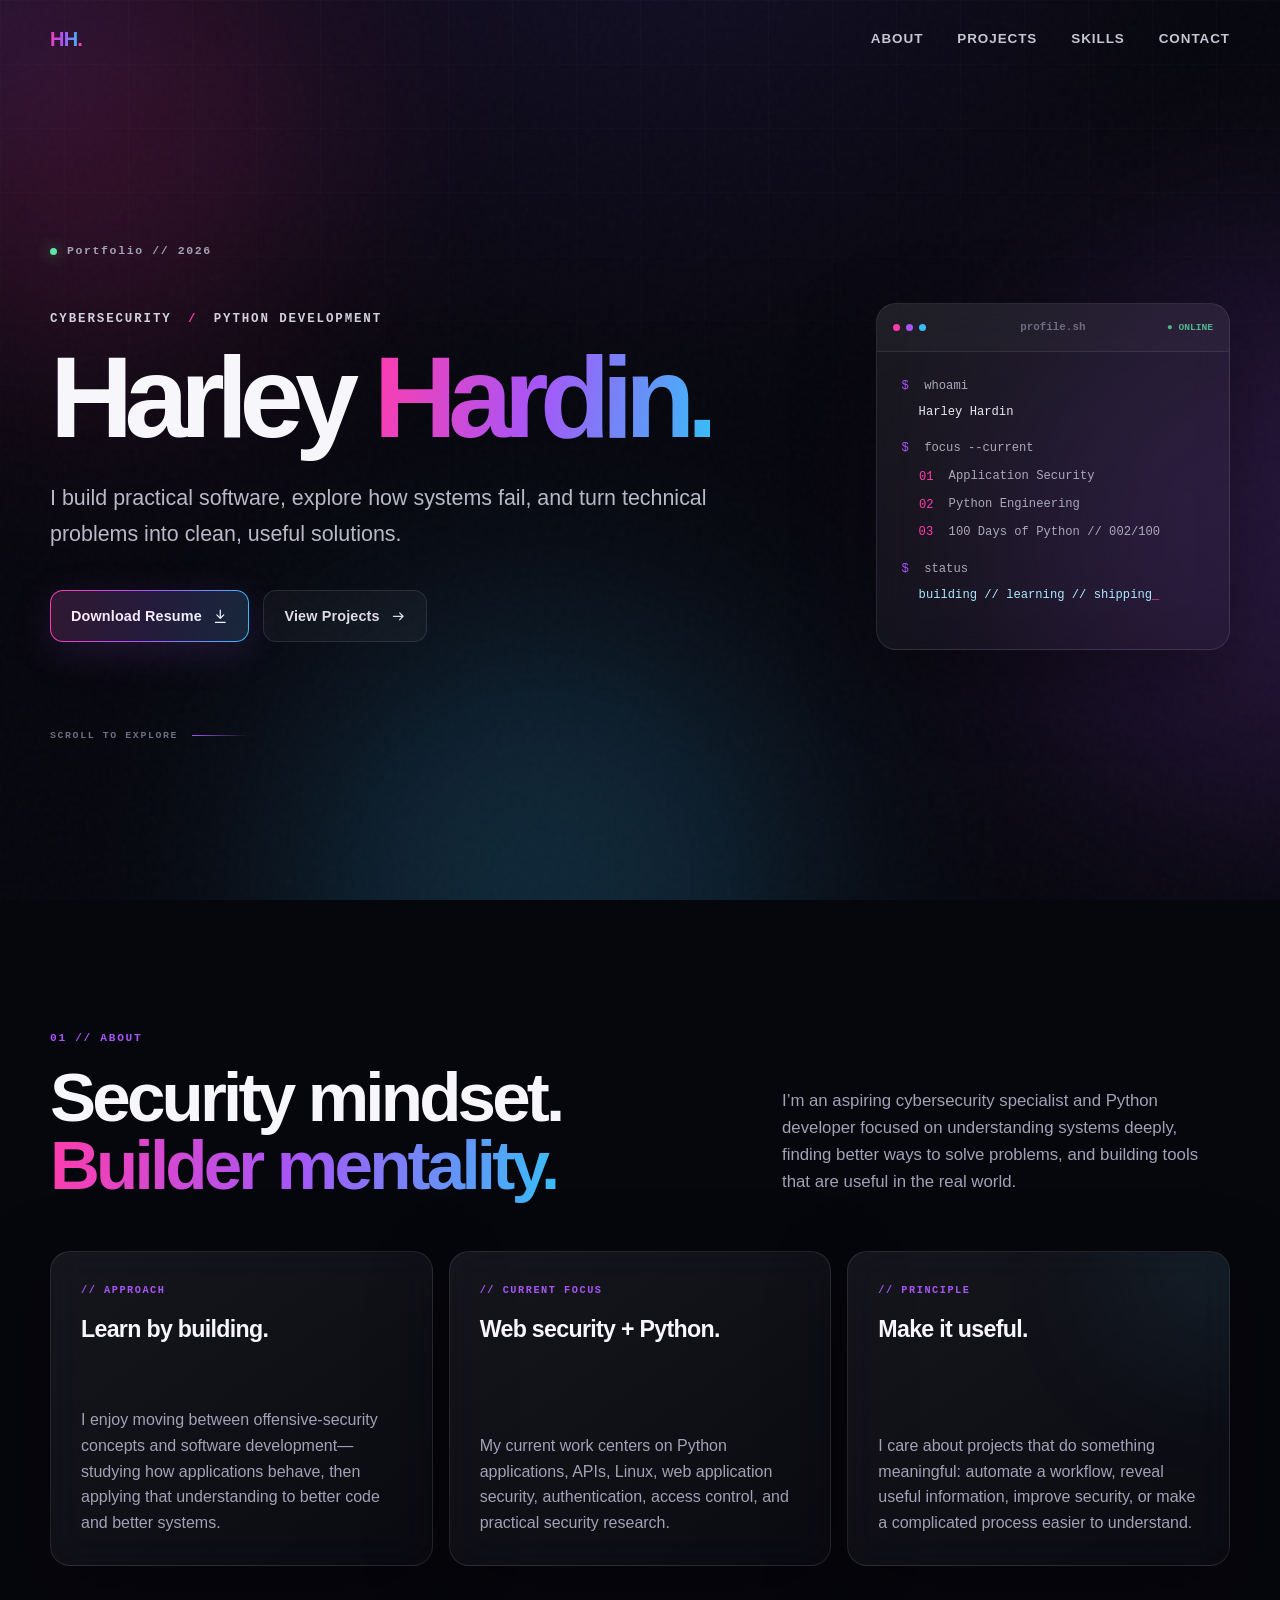
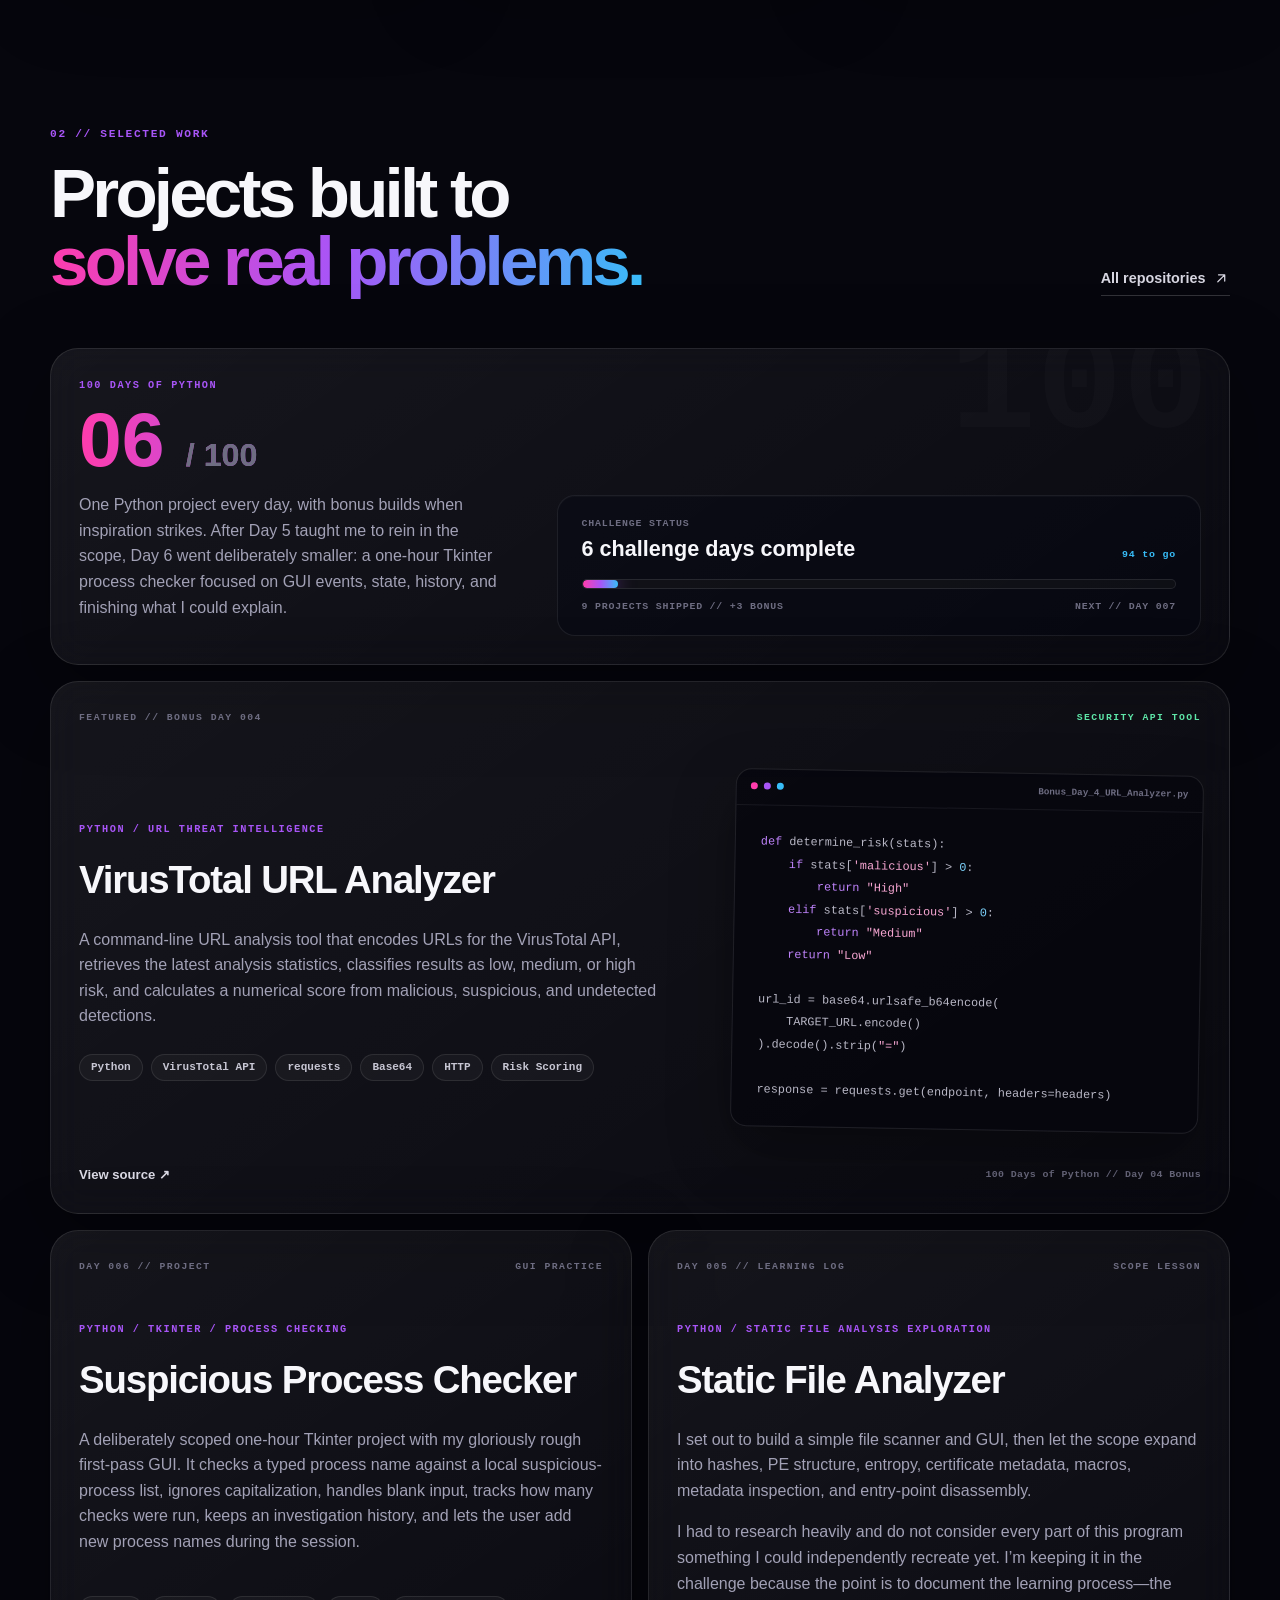
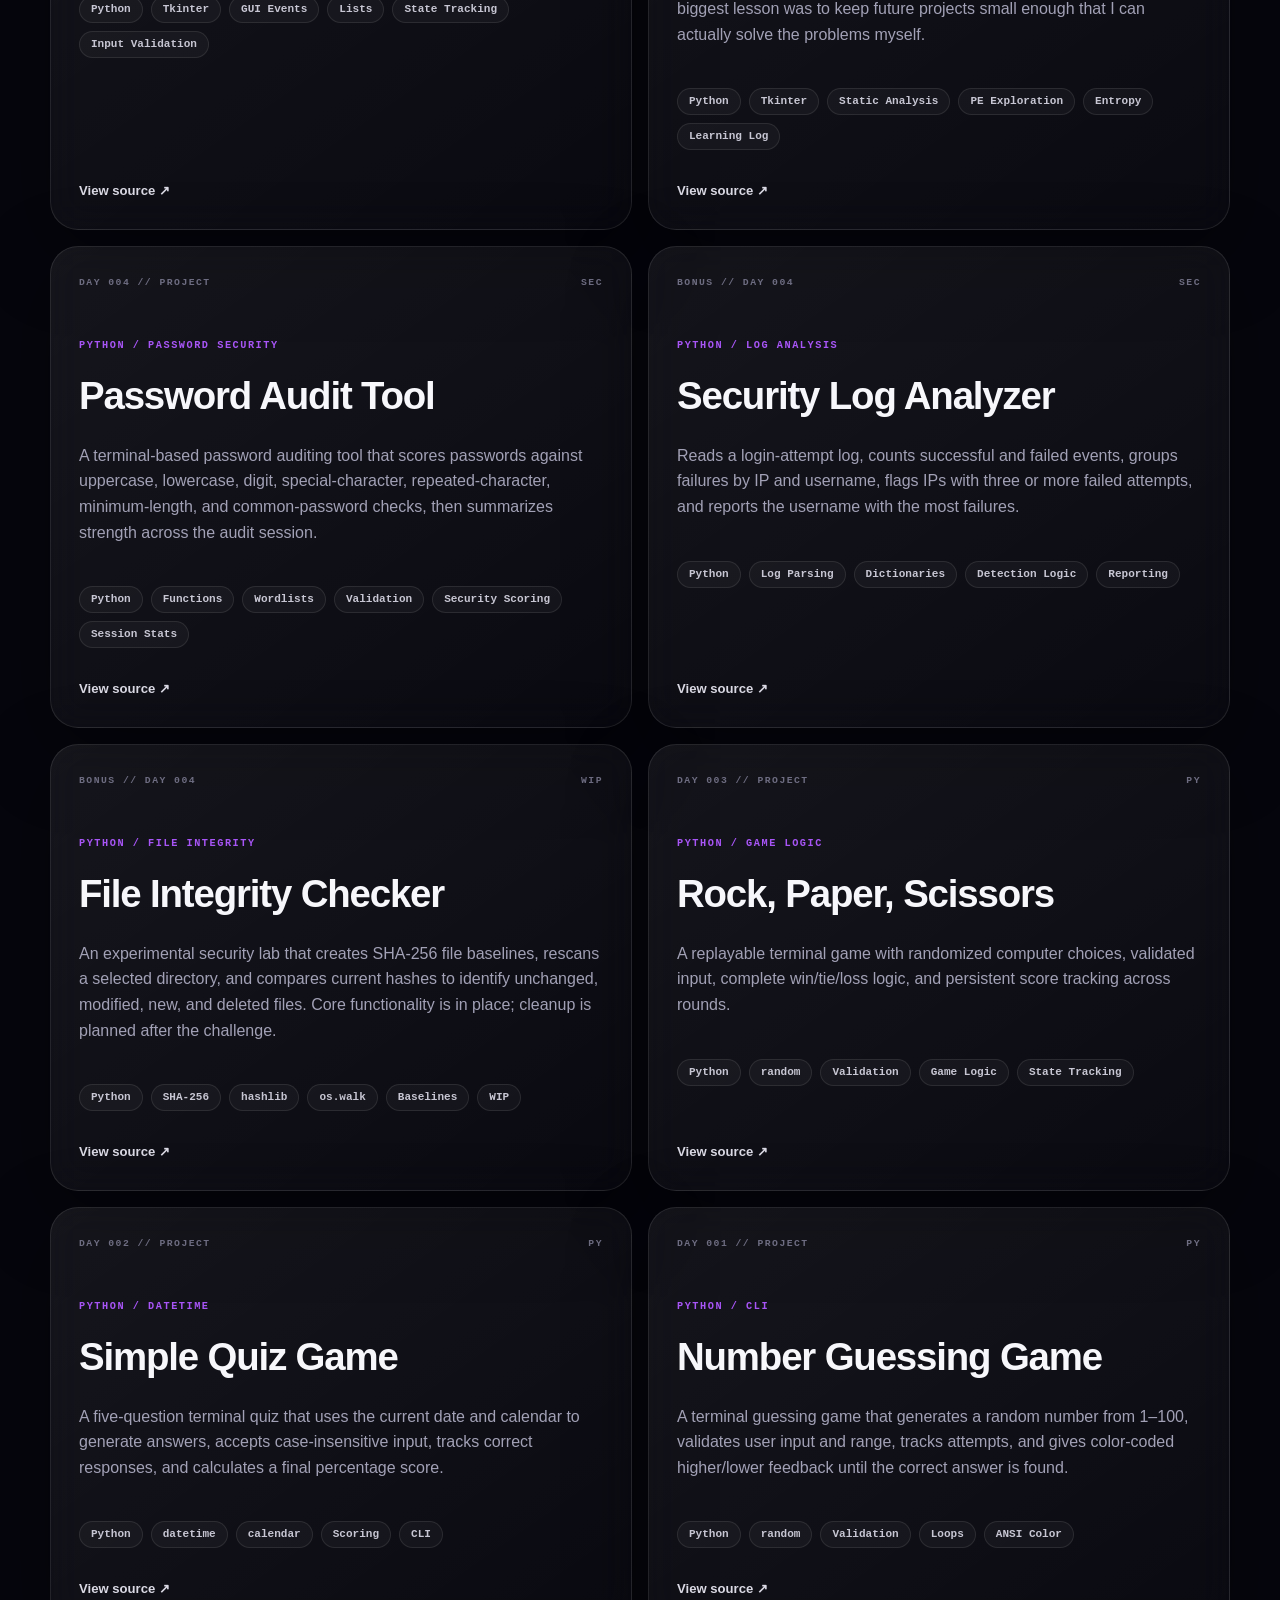
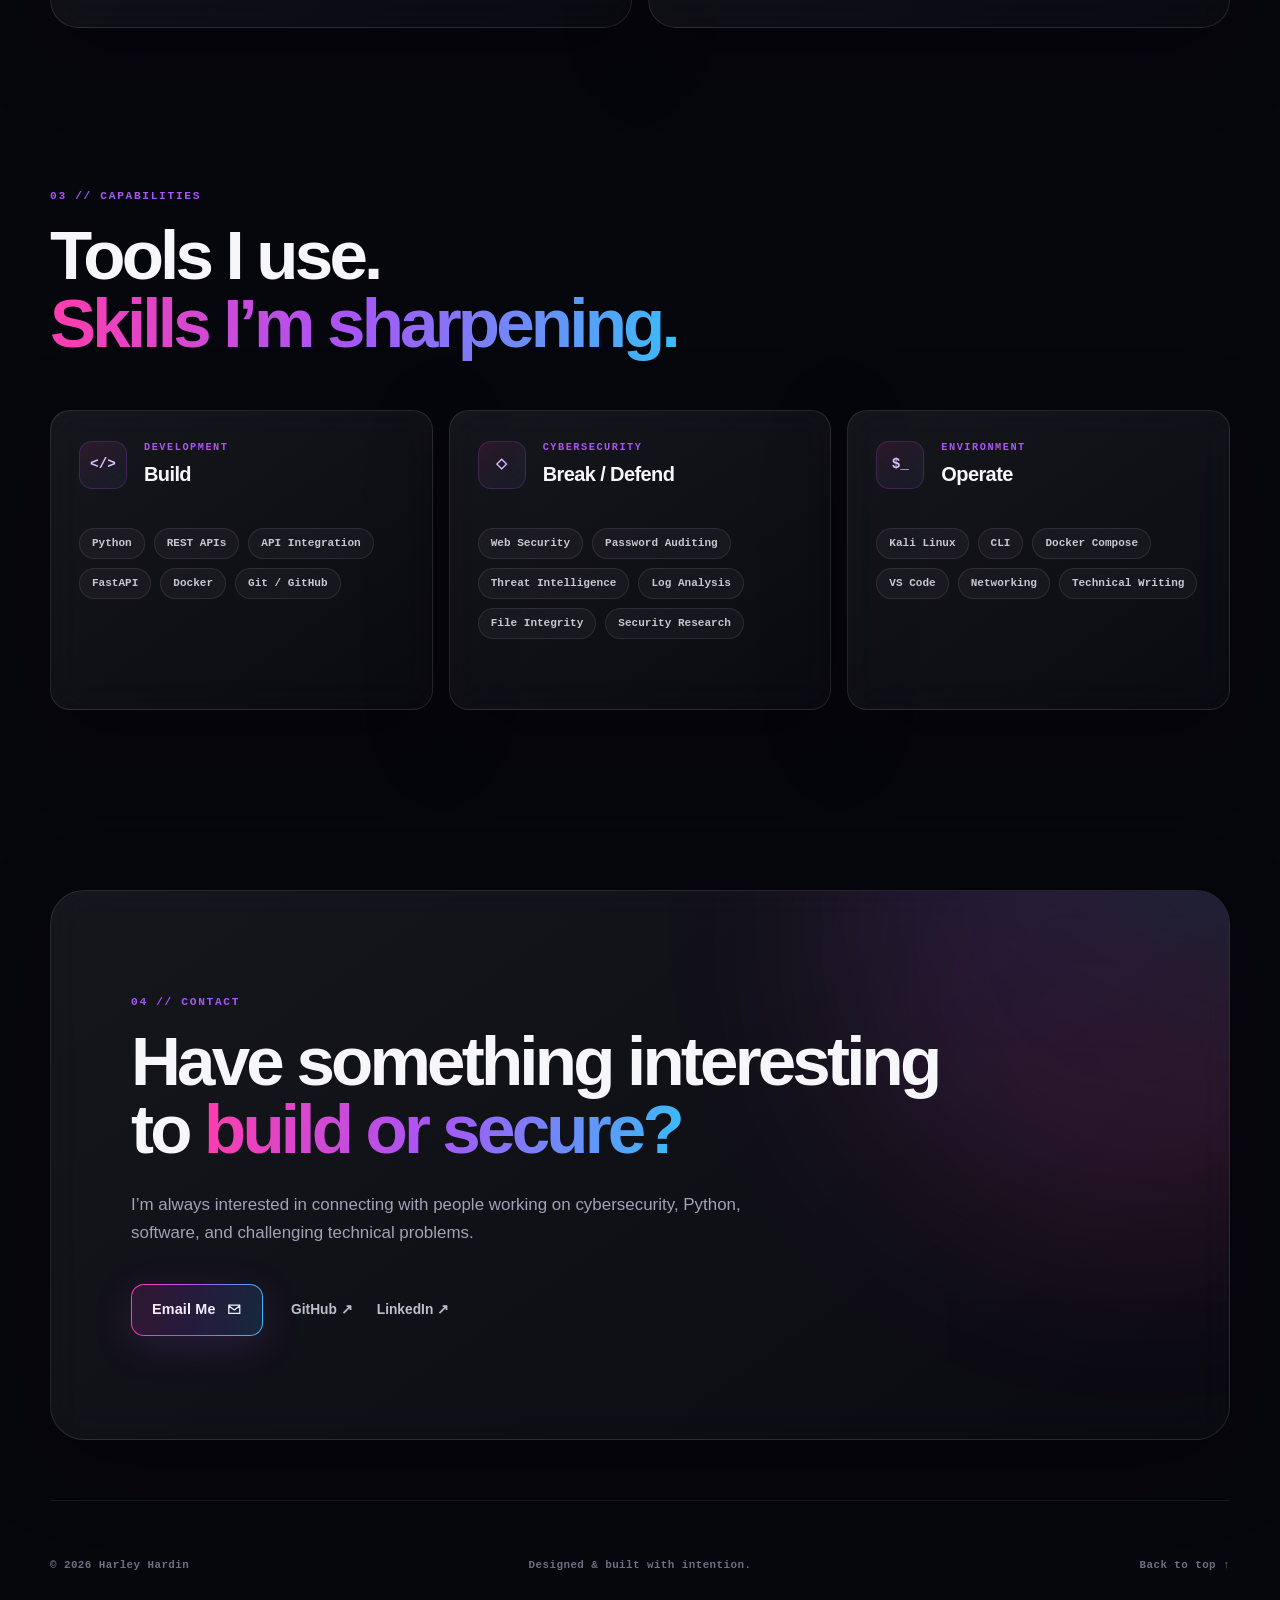
==== commit ddce02ef: "Add Day 6 Suspicious Process Checker" ====
--- a/index.html
+++ b/index.html
@@ -150,23 +150,23 @@
       <div class="challenge-banner glass reveal" aria-label="100 Days of Python challenge progress">
         <div class="challenge-banner__copy">
           <p class="card-label">100 DAYS OF PYTHON</p>
-          <h3>05 <span>/ 100</span></h3>
-          <p>One Python project every day, with bonus builds when inspiration strikes. Day 5 became a lesson in scope: ambitious exploration is useful, but the best challenge projects are small enough for me to understand and solve independently.</p>
-        </div>
-        <div class="challenge-progress" aria-label="5 of 100 challenge days completed, with 8 total projects shipped">
+          <h3>06 <span>/ 100</span></h3>
+          <p>One Python project every day, with bonus builds when inspiration strikes. After Day 5 taught me to rein in the scope, Day 6 went deliberately smaller: a one-hour Tkinter process checker focused on GUI events, state, history, and finishing what I could explain.</p>
+        </div>
+        <div class="challenge-progress" aria-label="6 of 100 challenge days completed, with 9 total projects shipped">
           <div class="challenge-progress__status">
             <div>
               <span class="challenge-progress__eyebrow">CHALLENGE STATUS</span>
-              <strong>5 challenge days complete</strong>
+              <strong>6 challenge days complete</strong>
             </div>
-            <span class="challenge-progress__remaining">95 to go</span>
-          </div>
-          <div class="challenge-progress__track" role="progressbar" aria-valuemin="0" aria-valuemax="100" aria-valuenow="5" aria-label="100 Days of Python progress">
-            <span style="width: 5%"></span>
+            <span class="challenge-progress__remaining">94 to go</span>
+          </div>
+          <div class="challenge-progress__track" role="progressbar" aria-valuemin="0" aria-valuemax="100" aria-valuenow="6" aria-label="100 Days of Python progress">
+            <span style="width: 6%"></span>
           </div>
           <div class="challenge-progress__footer">
-            <span>8 PROJECTS SHIPPED // +3 BONUS</span>
-            <span>NEXT // DAY 006</span>
+            <span>9 PROJECTS SHIPPED // +3 BONUS</span>
+            <span>NEXT // DAY 007</span>
           </div>
         </div>
       </div>
@@ -211,6 +211,17 @@
         </article>
 
         <article class="project-card glass reveal">
+          <div class="project-card__topline"><span>DAY 006 // PROJECT</span><span>GUI PRACTICE</span></div>
+          <div>
+            <p class="card-label">PYTHON / TKINTER / PROCESS CHECKING</p>
+            <h3>Suspicious Process Checker</h3>
+            <p>A deliberately scoped one-hour Tkinter project with my gloriously rough first-pass GUI. It checks a typed process name against a local suspicious-process list, ignores capitalization, handles blank input, tracks how many checks were run, keeps an investigation history, and lets the user add new process names during the session.</p>
+          </div>
+          <div class="tags"><span>Python</span><span>Tkinter</span><span>GUI Events</span><span>Lists</span><span>State Tracking</span><span>Input Validation</span></div>
+          <a class="project-link" href="https://github.com/HarleyHardin/HarleyHardin.github.io/blob/main/projects/python-100-days/Day_6_Suspicious_Process_Checker.py" target="_blank" rel="noreferrer" aria-label="View Suspicious Process Checker source on GitHub">View source <span>↗</span></a>
+        </article>
+
+        <article class="project-card glass reveal">
           <div class="project-card__topline"><span>DAY 005 // LEARNING LOG</span><span>SCOPE LESSON</span></div>
           <div>
             <p class="card-label">PYTHON / STATIC FILE ANALYSIS EXPLORATION</p>
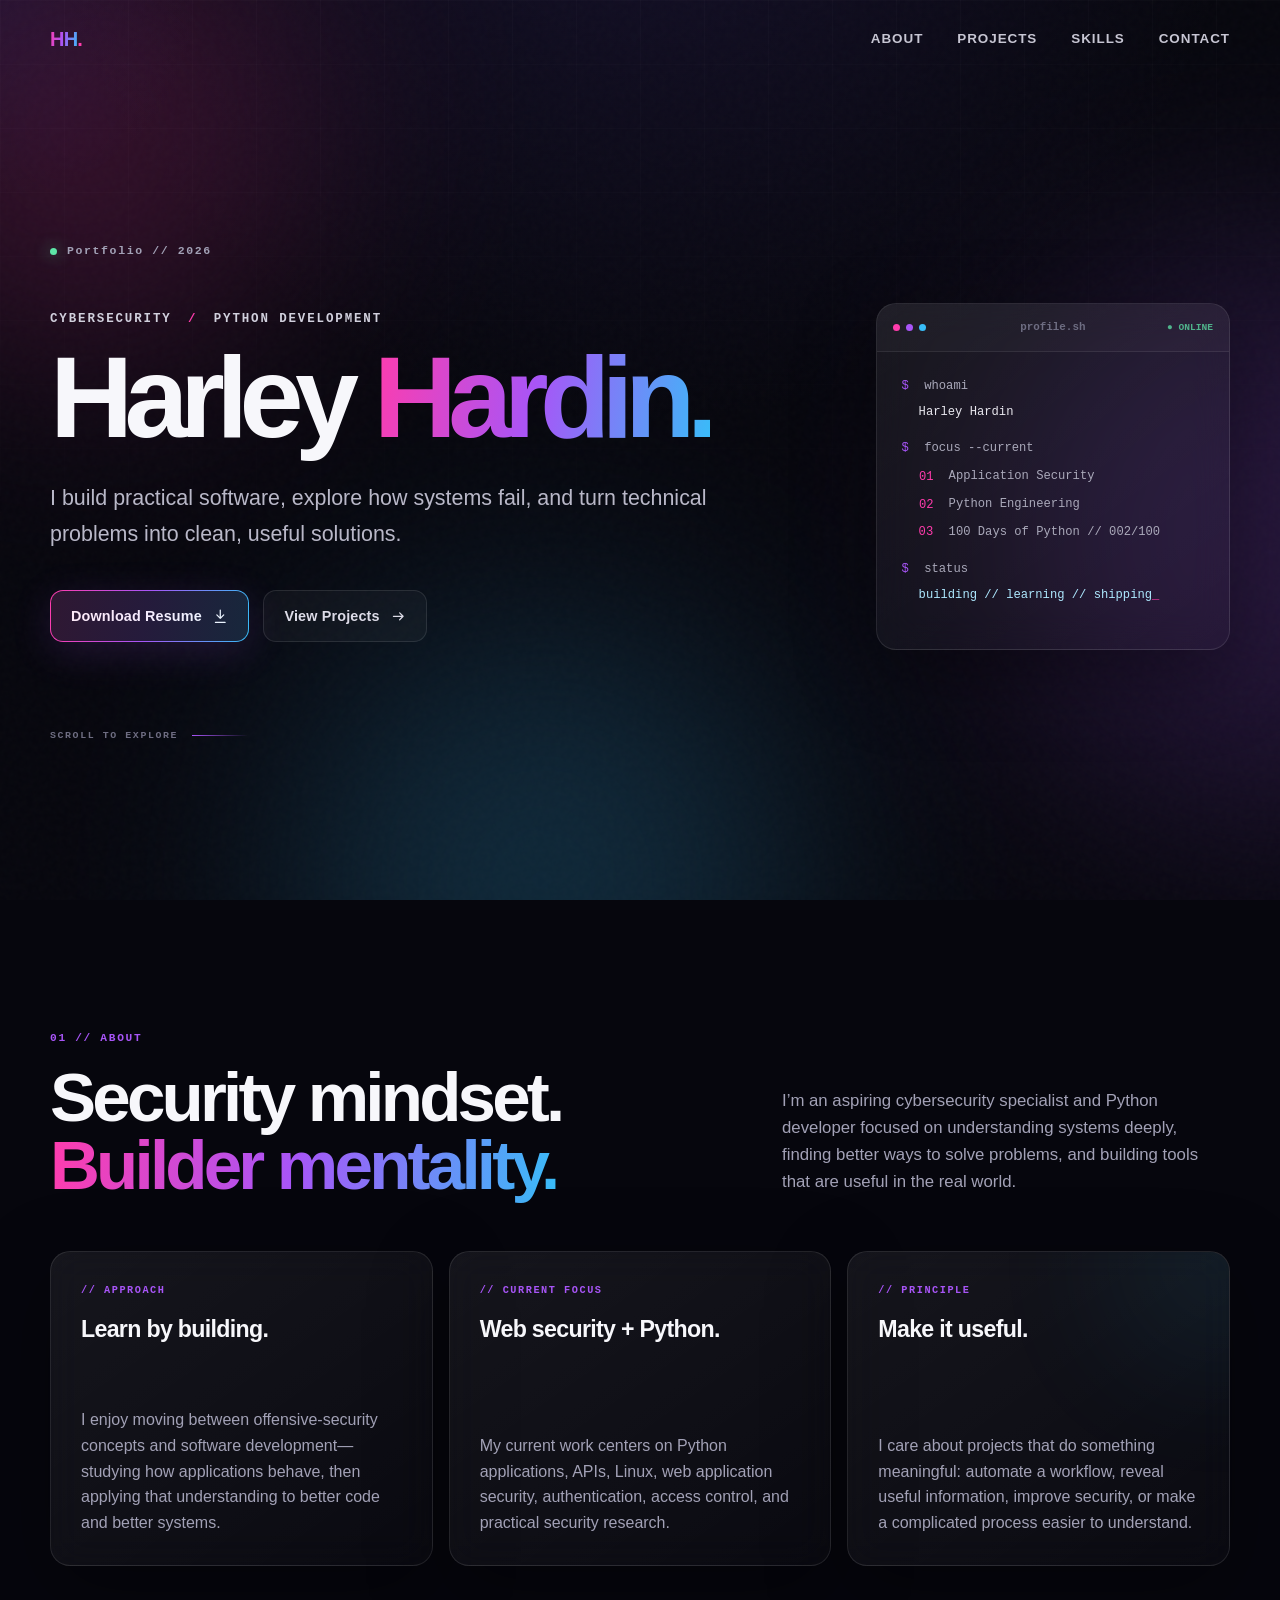
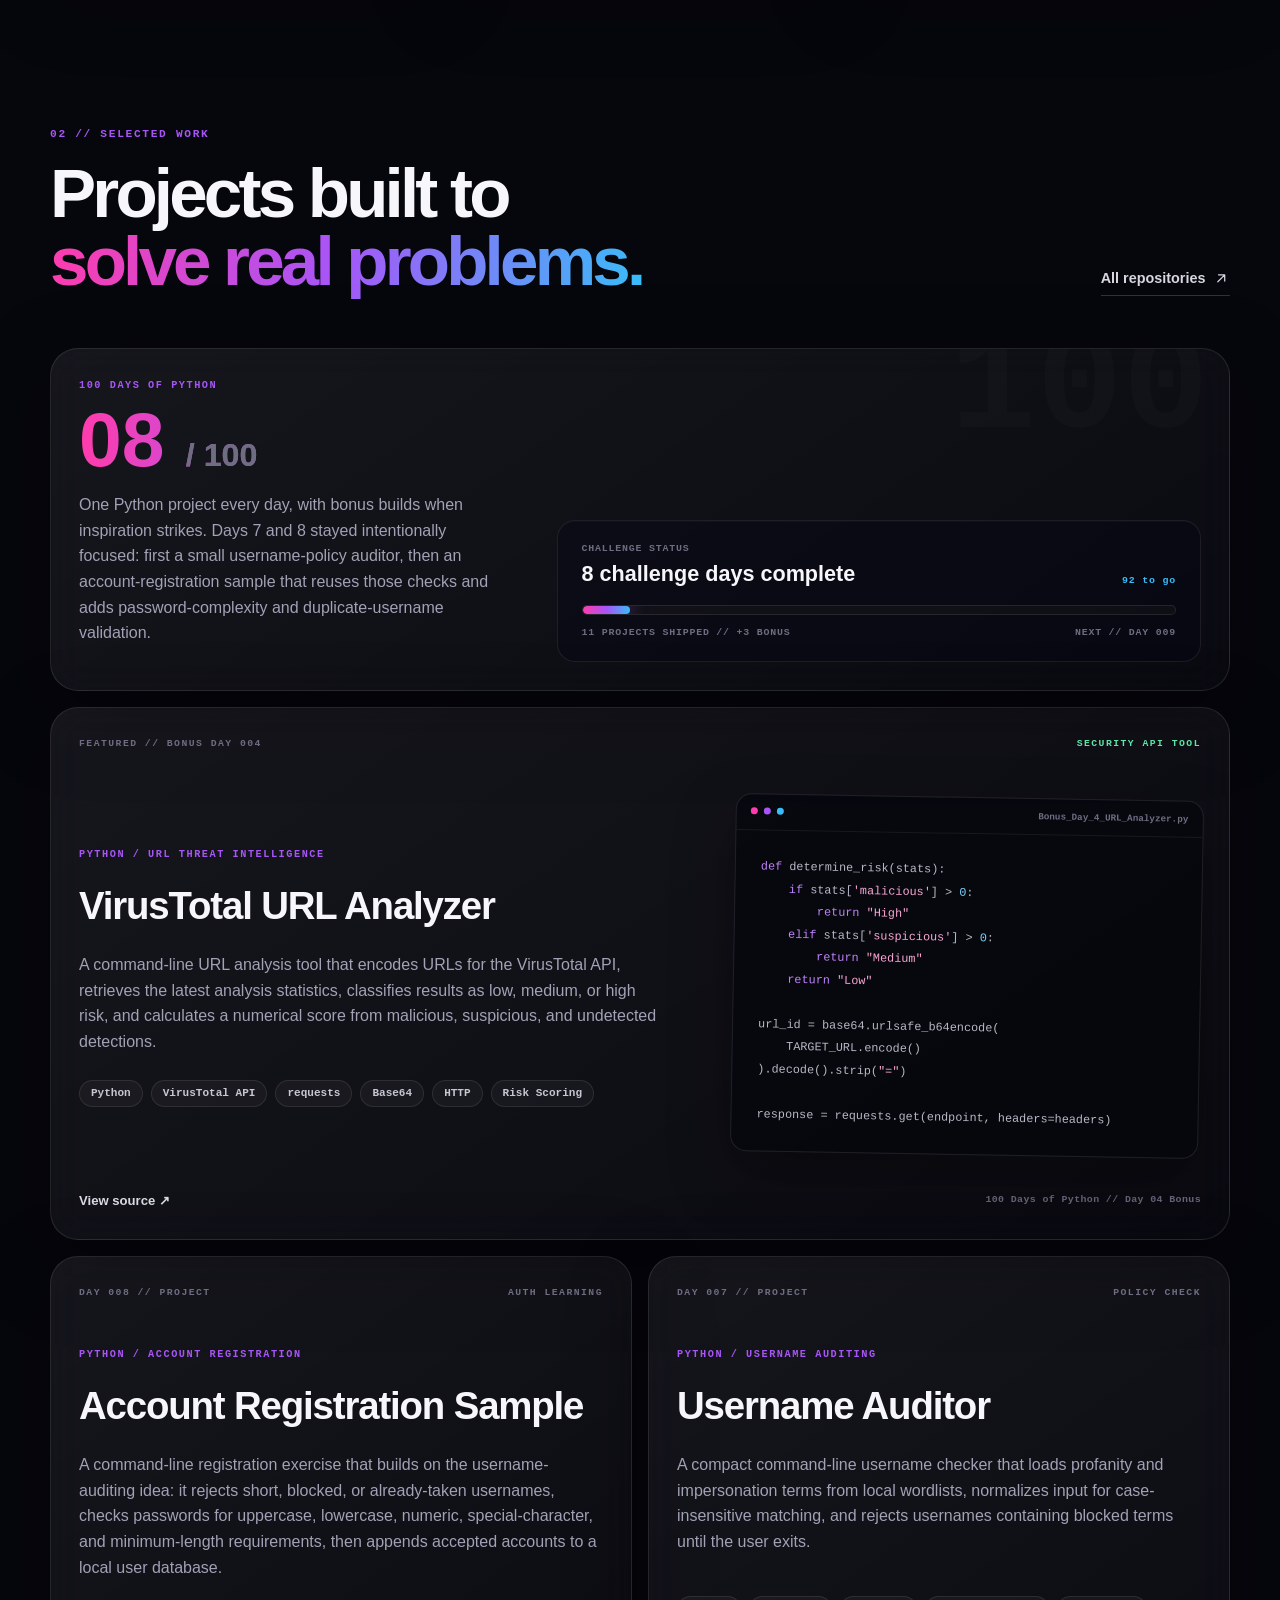
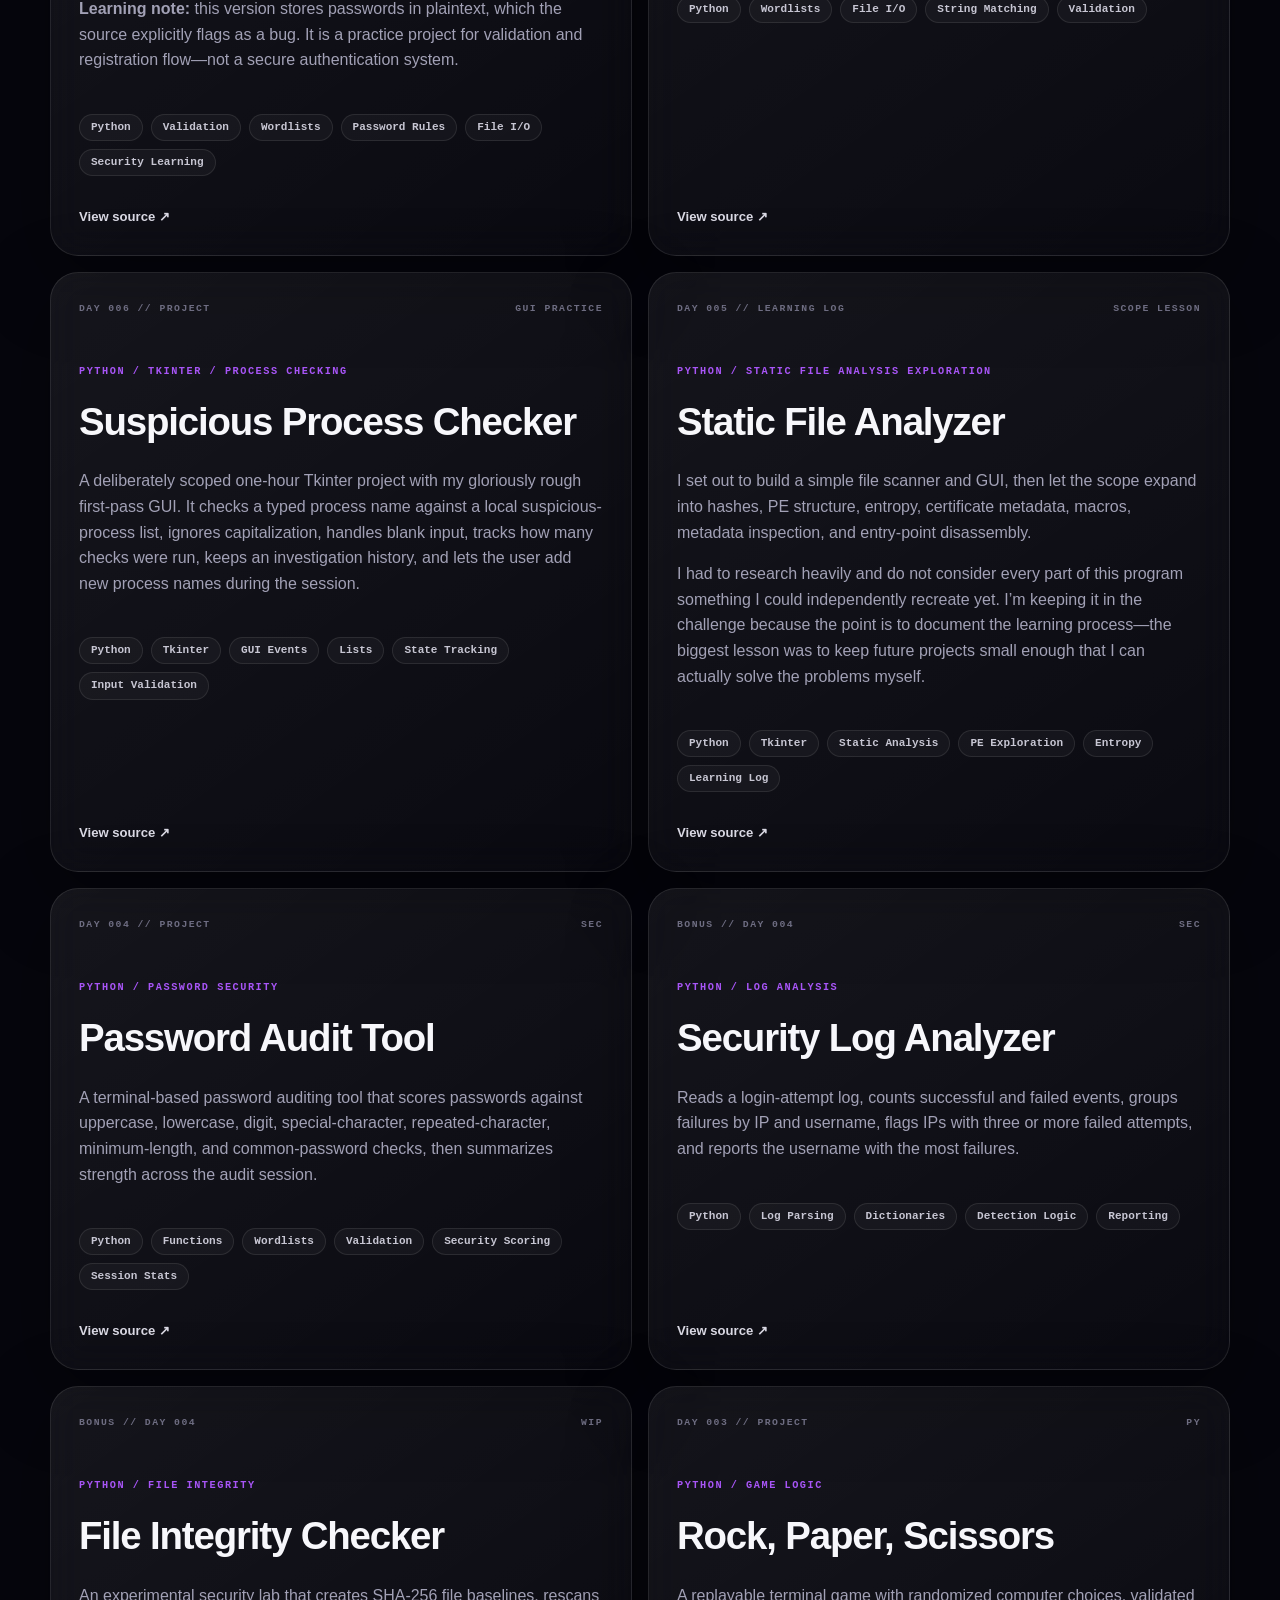
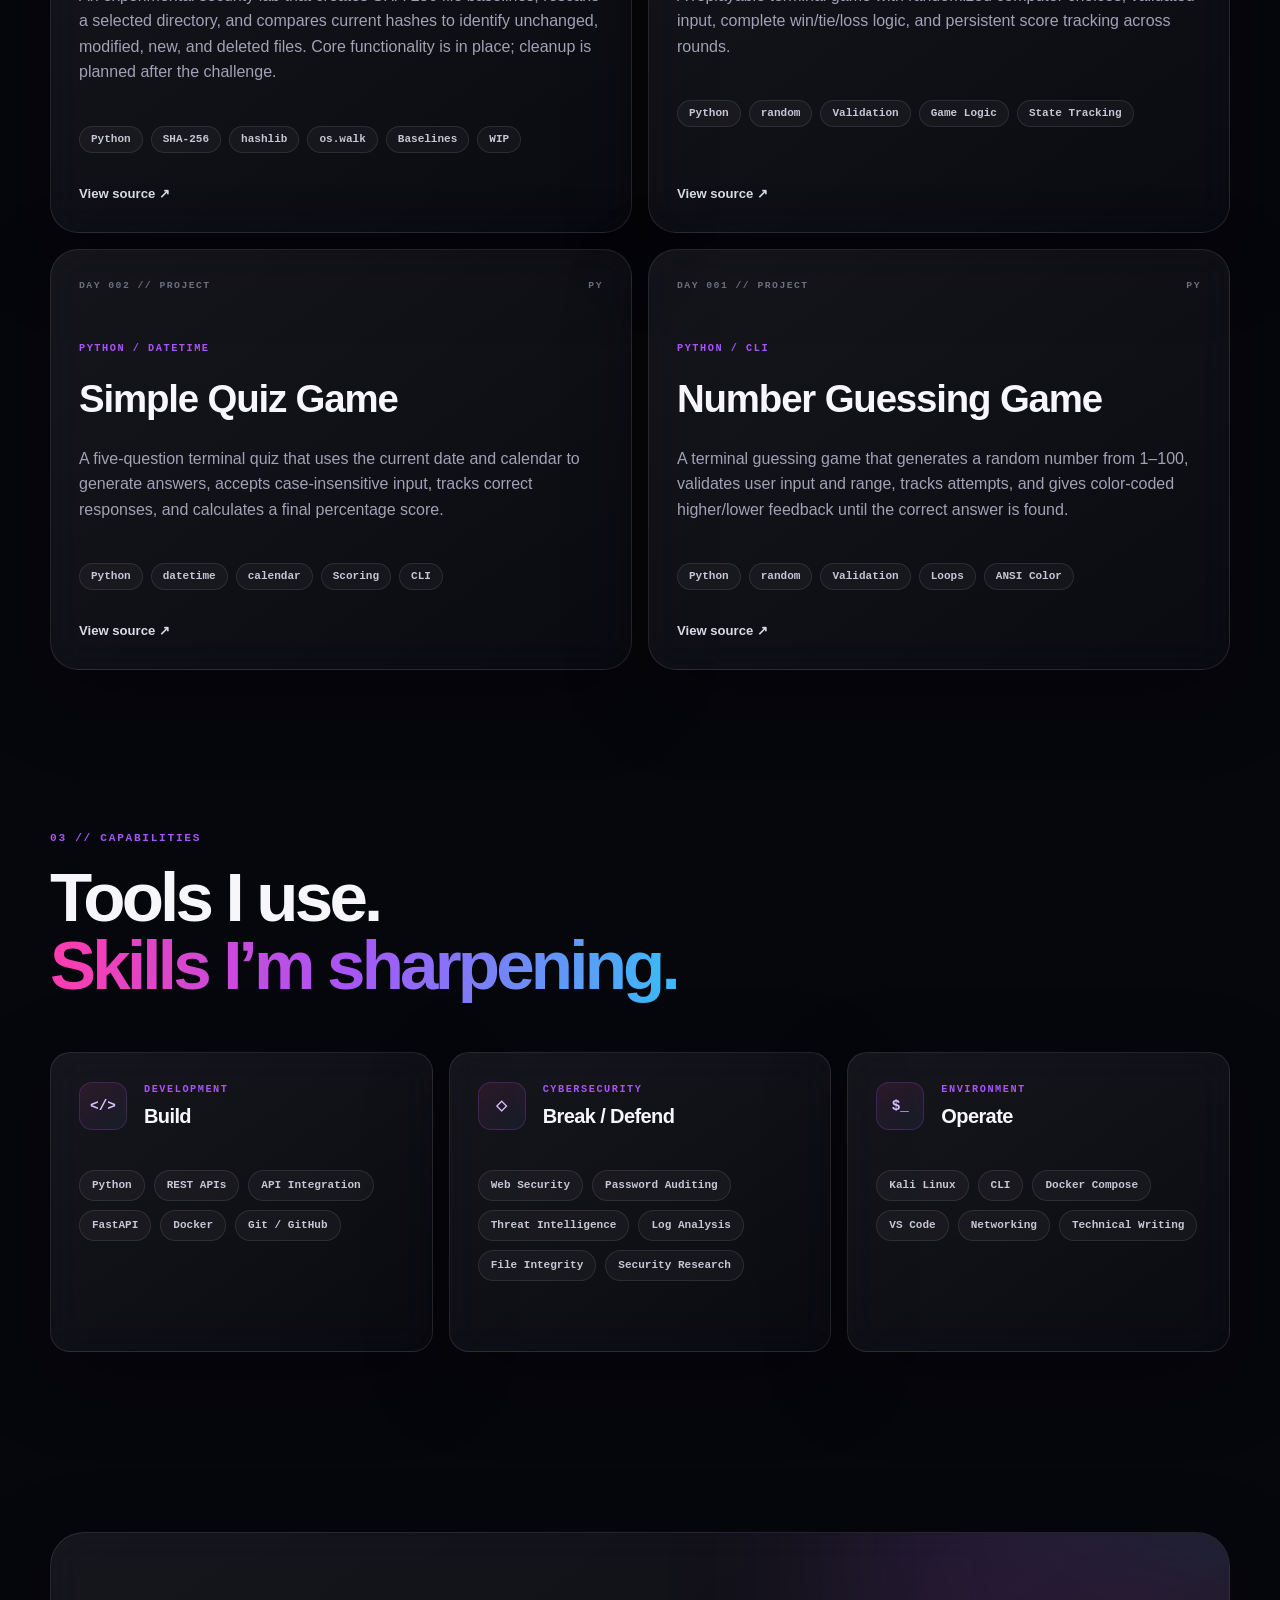
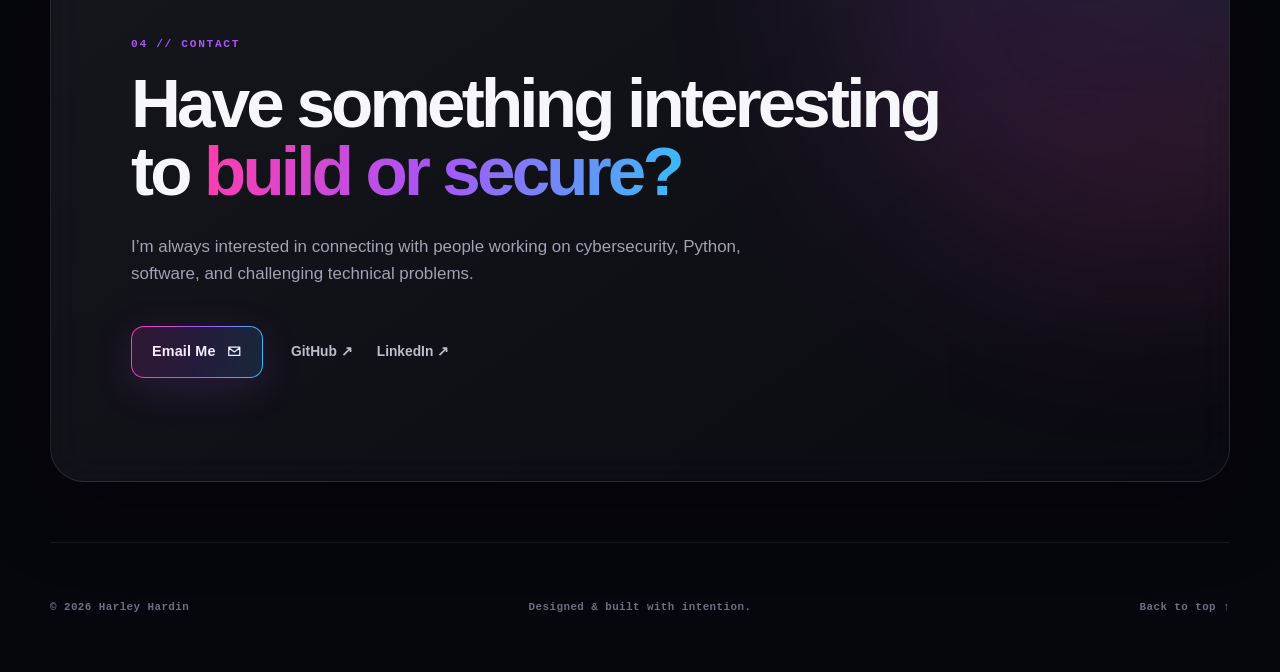
==== commit d05996d1: "Add Days 7 and 8 Python projects" ====
--- a/index.html
+++ b/index.html
@@ -150,23 +150,23 @@
       <div class="challenge-banner glass reveal" aria-label="100 Days of Python challenge progress">
         <div class="challenge-banner__copy">
           <p class="card-label">100 DAYS OF PYTHON</p>
-          <h3>06 <span>/ 100</span></h3>
-          <p>One Python project every day, with bonus builds when inspiration strikes. After Day 5 taught me to rein in the scope, Day 6 went deliberately smaller: a one-hour Tkinter process checker focused on GUI events, state, history, and finishing what I could explain.</p>
-        </div>
-        <div class="challenge-progress" aria-label="6 of 100 challenge days completed, with 9 total projects shipped">
+          <h3>08 <span>/ 100</span></h3>
+          <p>One Python project every day, with bonus builds when inspiration strikes. Days 7 and 8 stayed intentionally focused: first a small username-policy auditor, then an account-registration sample that reuses those checks and adds password-complexity and duplicate-username validation.</p>
+        </div>
+        <div class="challenge-progress" aria-label="8 of 100 challenge days completed, with 11 total projects shipped">
           <div class="challenge-progress__status">
             <div>
               <span class="challenge-progress__eyebrow">CHALLENGE STATUS</span>
-              <strong>6 challenge days complete</strong>
+              <strong>8 challenge days complete</strong>
             </div>
-            <span class="challenge-progress__remaining">94 to go</span>
-          </div>
-          <div class="challenge-progress__track" role="progressbar" aria-valuemin="0" aria-valuemax="100" aria-valuenow="6" aria-label="100 Days of Python progress">
-            <span style="width: 6%"></span>
+            <span class="challenge-progress__remaining">92 to go</span>
+          </div>
+          <div class="challenge-progress__track" role="progressbar" aria-valuemin="0" aria-valuemax="100" aria-valuenow="8" aria-label="100 Days of Python progress">
+            <span style="width: 8%"></span>
           </div>
           <div class="challenge-progress__footer">
-            <span>9 PROJECTS SHIPPED // +3 BONUS</span>
-            <span>NEXT // DAY 007</span>
+            <span>11 PROJECTS SHIPPED // +3 BONUS</span>
+            <span>NEXT // DAY 009</span>
           </div>
         </div>
       </div>
@@ -210,6 +210,30 @@
           </div>
         </article>
 
+
+        <article class="project-card glass reveal">
+          <div class="project-card__topline"><span>DAY 008 // PROJECT</span><span>AUTH LEARNING</span></div>
+          <div>
+            <p class="card-label">PYTHON / ACCOUNT REGISTRATION</p>
+            <h3>Account Registration Sample</h3>
+            <p>A command-line registration exercise that builds on the username-auditing idea: it rejects short, blocked, or already-taken usernames, checks passwords for uppercase, lowercase, numeric, special-character, and minimum-length requirements, then appends accepted accounts to a local user database.</p>
+            <p><strong>Learning note:</strong> this version stores passwords in plaintext, which the source explicitly flags as a bug. It is a practice project for validation and registration flow—not a secure authentication system.</p>
+          </div>
+          <div class="tags"><span>Python</span><span>Validation</span><span>Wordlists</span><span>Password Rules</span><span>File I/O</span><span>Security Learning</span></div>
+          <a class="project-link" href="https://github.com/HarleyHardin/HarleyHardin.github.io/blob/main/projects/python-100-days/Day_8_Account_Registration_Sample.py" target="_blank" rel="noreferrer" aria-label="View Account Registration Sample source on GitHub">View source <span>↗</span></a>
+        </article>
+
+        <article class="project-card glass reveal">
+          <div class="project-card__topline"><span>DAY 007 // PROJECT</span><span>POLICY CHECK</span></div>
+          <div>
+            <p class="card-label">PYTHON / USERNAME AUDITING</p>
+            <h3>Username Auditor</h3>
+            <p>A compact command-line username checker that loads profanity and impersonation terms from local wordlists, normalizes input for case-insensitive matching, and rejects usernames containing blocked terms until the user exits.</p>
+          </div>
+          <div class="tags"><span>Python</span><span>Wordlists</span><span>File I/O</span><span>String Matching</span><span>Validation</span></div>
+          <a class="project-link" href="https://github.com/HarleyHardin/HarleyHardin.github.io/blob/main/projects/python-100-days/Day_7_Username_Auditor.py" target="_blank" rel="noreferrer" aria-label="View Username Auditor source on GitHub">View source <span>↗</span></a>
+        </article>
+
         <article class="project-card glass reveal">
           <div class="project-card__topline"><span>DAY 006 // PROJECT</span><span>GUI PRACTICE</span></div>
           <div>
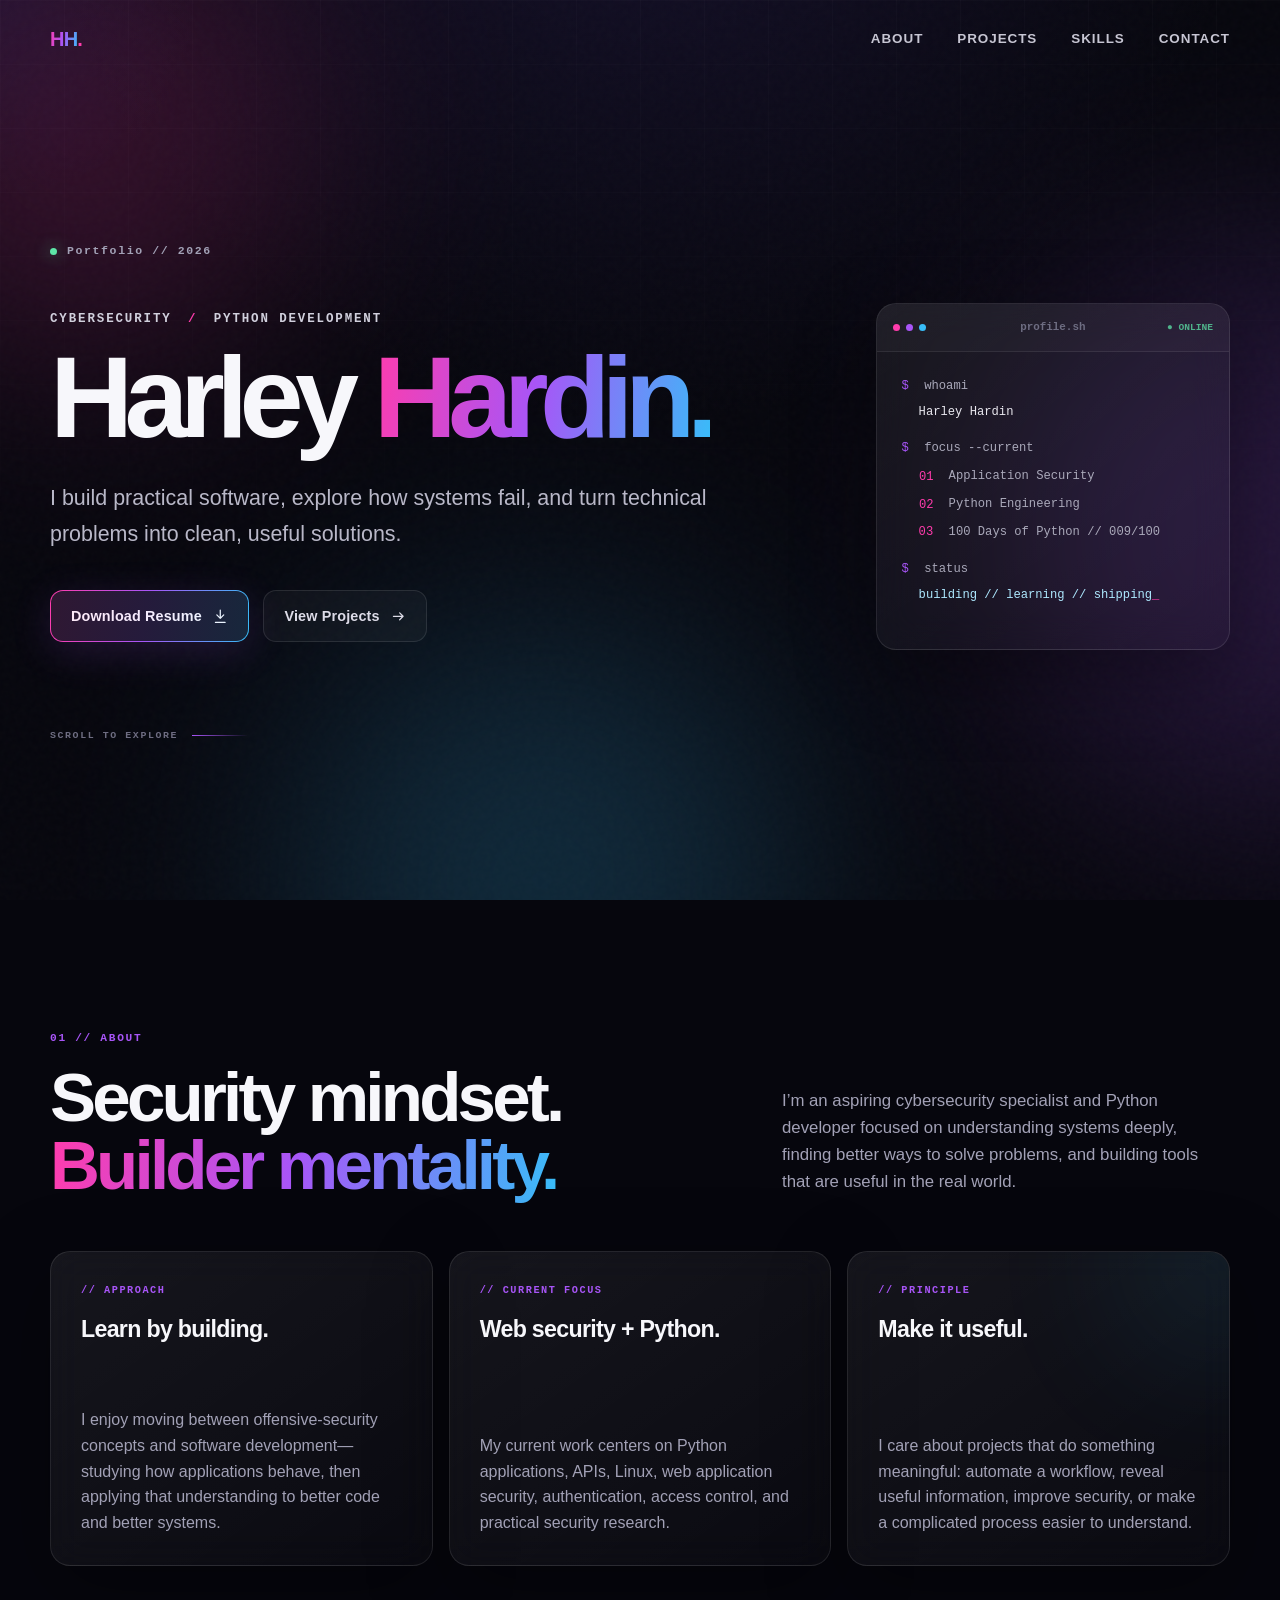
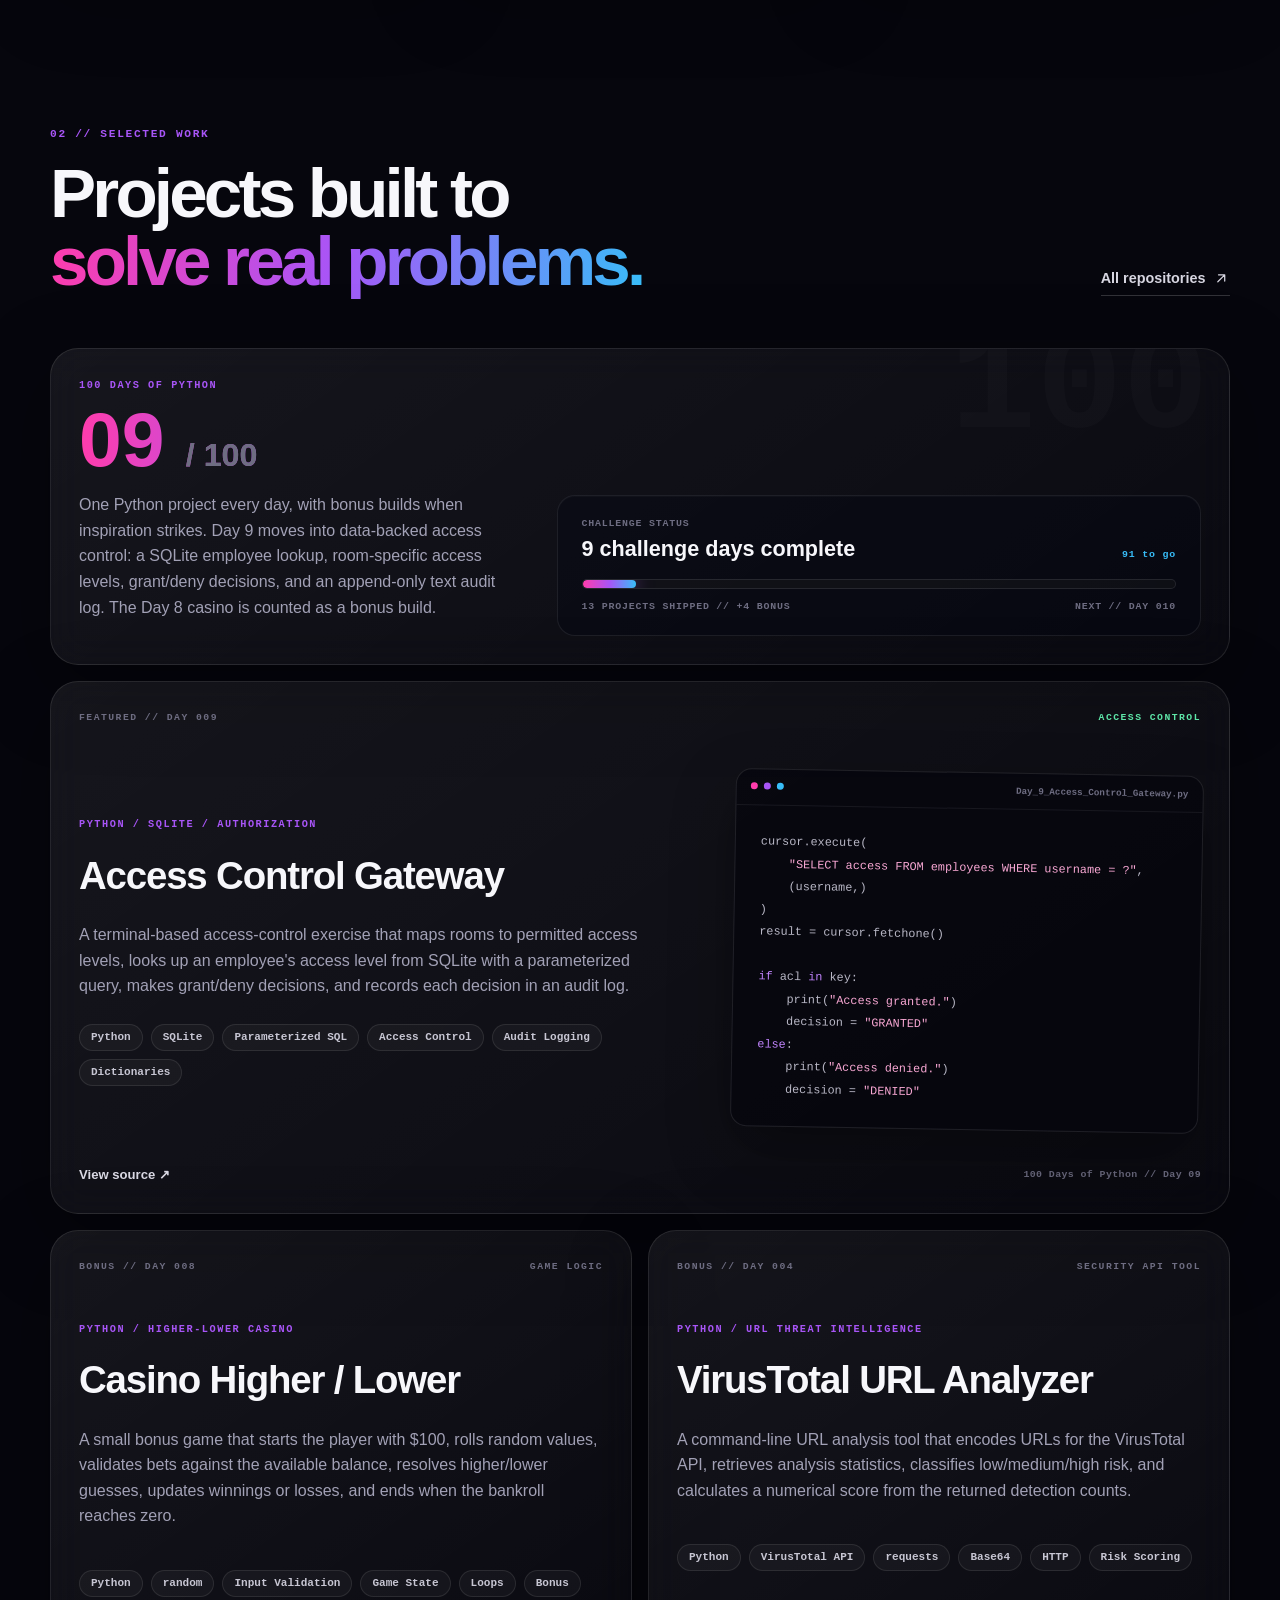
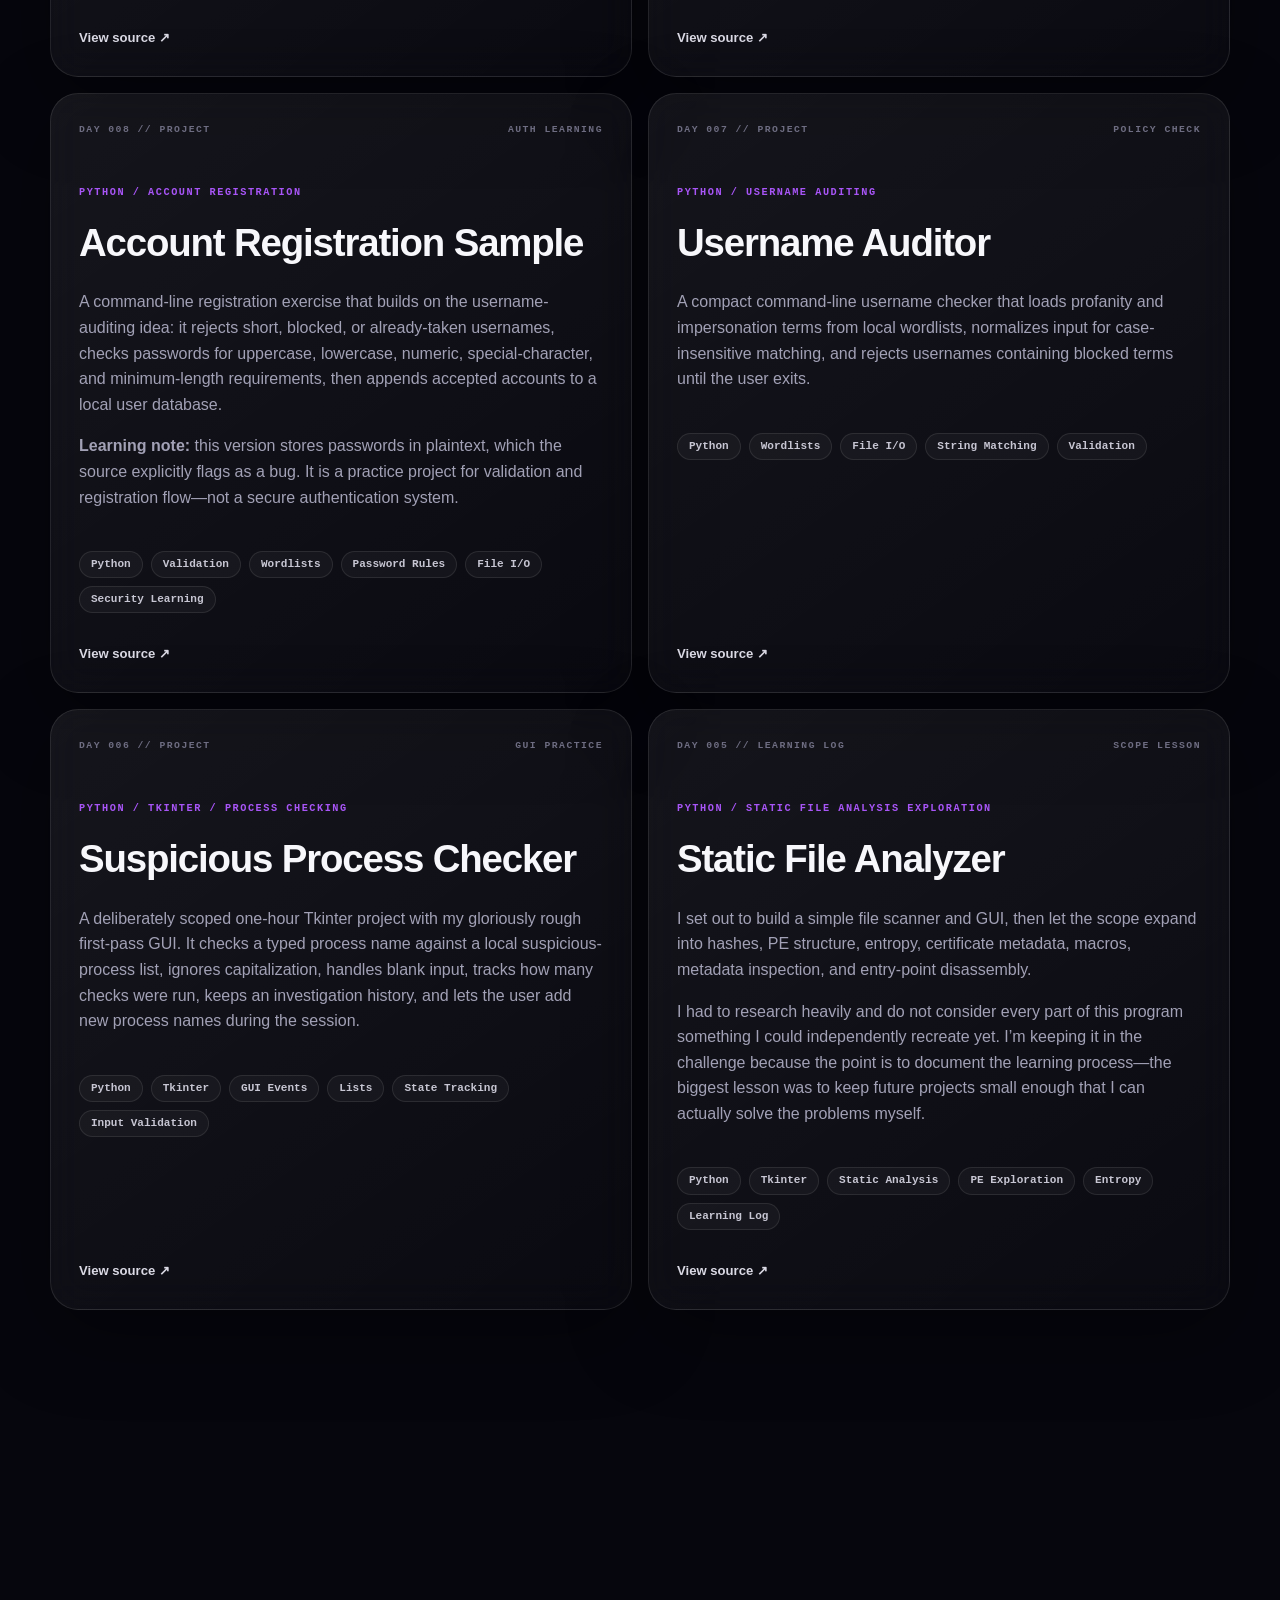
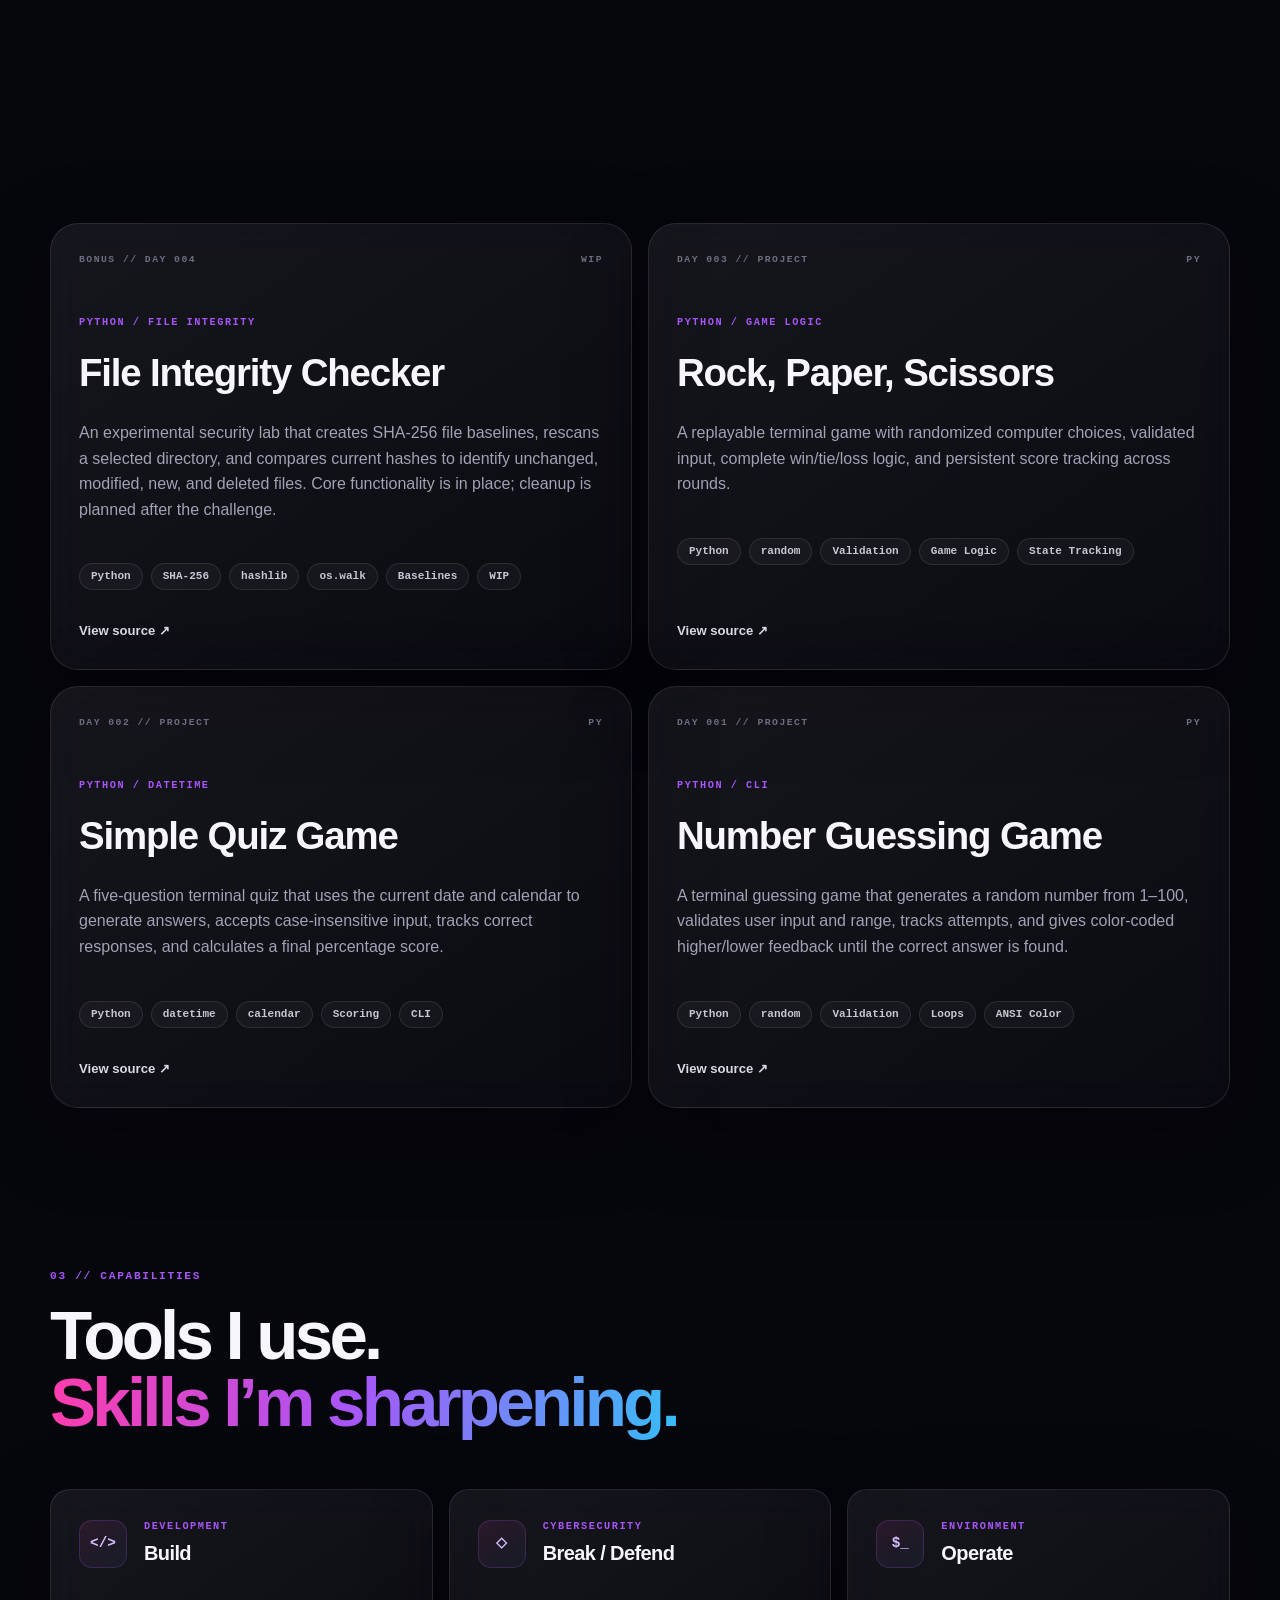
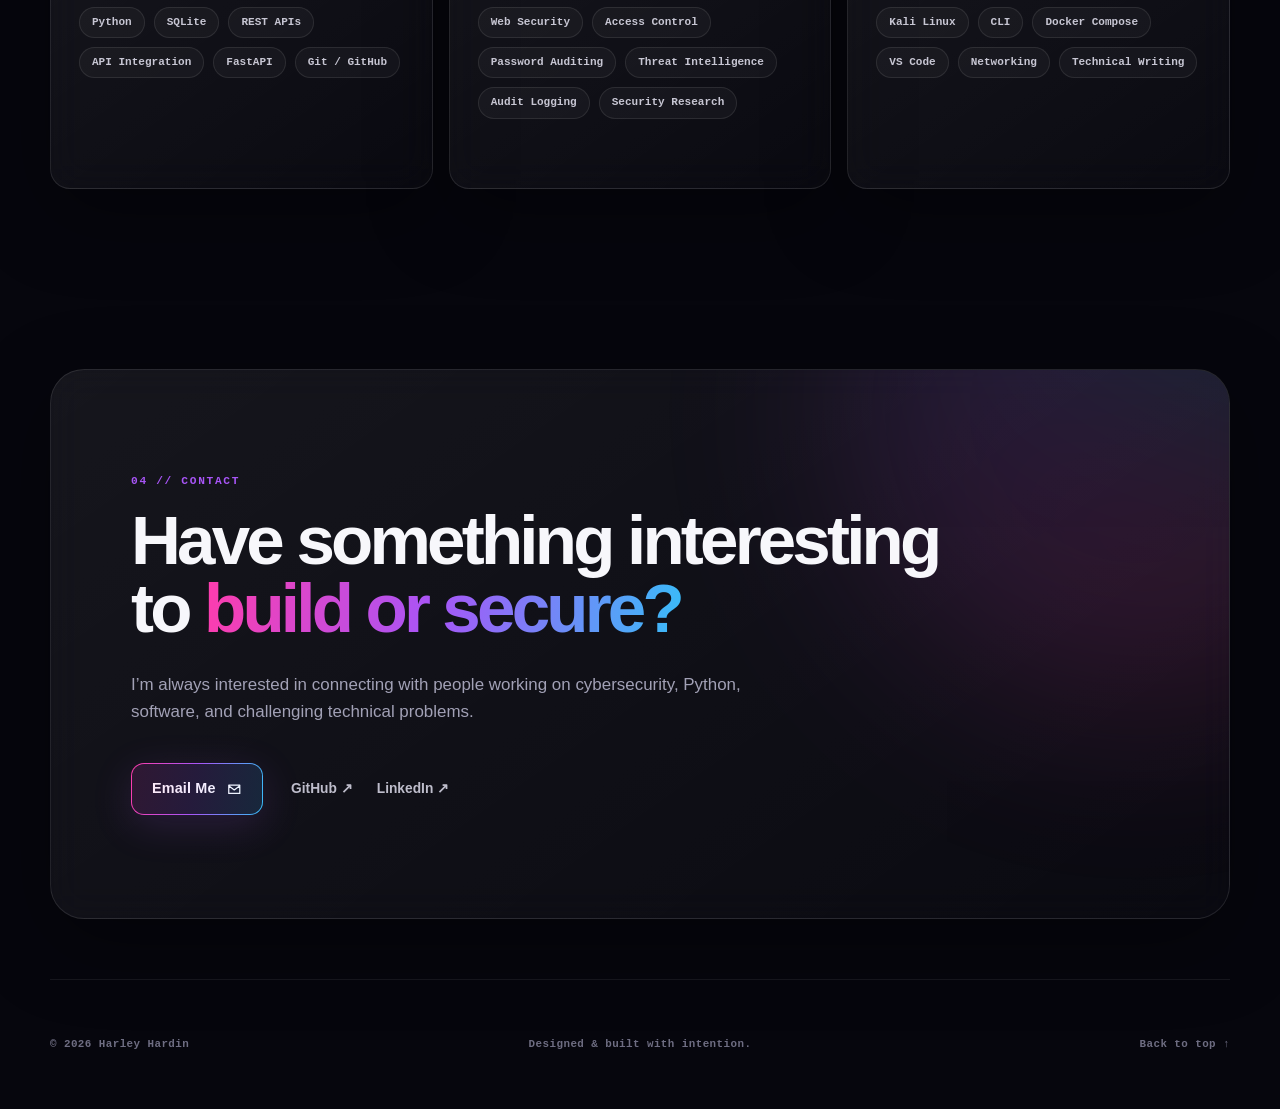
==== commit bc381c78: "Add Day 9 Access Control Gateway and Day 8 bonus" ====
--- a/index.html
+++ b/index.html
@@ -91,7 +91,7 @@
             <div class="terminal__list">
               <span><i>01</i> Application Security</span>
               <span><i>02</i> Python Engineering</span>
-              <span><i>03</i> 100 Days of Python // 002/100</span>
+              <span><i>03</i> 100 Days of Python // 009/100</span>
             </div>
             <p><span class="prompt">$</span> status</p>
             <p class="terminal__output terminal__output--accent">building // learning // shipping<span class="cursor">_</span></p>
@@ -150,23 +150,23 @@
       <div class="challenge-banner glass reveal" aria-label="100 Days of Python challenge progress">
         <div class="challenge-banner__copy">
           <p class="card-label">100 DAYS OF PYTHON</p>
-          <h3>08 <span>/ 100</span></h3>
-          <p>One Python project every day, with bonus builds when inspiration strikes. Days 7 and 8 stayed intentionally focused: first a small username-policy auditor, then an account-registration sample that reuses those checks and adds password-complexity and duplicate-username validation.</p>
-        </div>
-        <div class="challenge-progress" aria-label="8 of 100 challenge days completed, with 11 total projects shipped">
+          <h3>09 <span>/ 100</span></h3>
+          <p>One Python project every day, with bonus builds when inspiration strikes. Day 9 moves into data-backed access control: a SQLite employee lookup, room-specific access levels, grant/deny decisions, and an append-only text audit log. The Day 8 casino is counted as a bonus build.</p>
+        </div>
+        <div class="challenge-progress" aria-label="9 of 100 challenge days completed, with 13 total projects shipped">
           <div class="challenge-progress__status">
             <div>
               <span class="challenge-progress__eyebrow">CHALLENGE STATUS</span>
-              <strong>8 challenge days complete</strong>
+              <strong>9 challenge days complete</strong>
             </div>
-            <span class="challenge-progress__remaining">92 to go</span>
-          </div>
-          <div class="challenge-progress__track" role="progressbar" aria-valuemin="0" aria-valuemax="100" aria-valuenow="8" aria-label="100 Days of Python progress">
-            <span style="width: 8%"></span>
+            <span class="challenge-progress__remaining">91 to go</span>
+          </div>
+          <div class="challenge-progress__track" role="progressbar" aria-valuemin="0" aria-valuemax="100" aria-valuenow="9" aria-label="100 Days of Python progress">
+            <span style="width: 9%"></span>
           </div>
           <div class="challenge-progress__footer">
-            <span>11 PROJECTS SHIPPED // +3 BONUS</span>
-            <span>NEXT // DAY 009</span>
+            <span>13 PROJECTS SHIPPED // +4 BONUS</span>
+            <span>NEXT // DAY 010</span>
           </div>
         </div>
       </div>
@@ -174,40 +174,62 @@
       <div class="projects-grid">
         <article class="project-card project-card--featured glass reveal">
           <div class="project-card__topline">
-            <span>FEATURED // BONUS DAY 004</span>
-            <span class="project-status">SECURITY API TOOL</span>
+            <span>FEATURED // DAY 009</span>
+            <span class="project-status">ACCESS CONTROL</span>
           </div>
           <div class="project-card__content">
             <div>
-              <p class="card-label">PYTHON / URL THREAT INTELLIGENCE</p>
-              <h3>VirusTotal URL Analyzer</h3>
-              <p>A command-line URL analysis tool that encodes URLs for the VirusTotal API, retrieves the latest analysis statistics, classifies results as low, medium, or high risk, and calculates a numerical score from malicious, suspicious, and undetected detections.</p>
+              <p class="card-label">PYTHON / SQLITE / AUTHORIZATION</p>
+              <h3>Access Control Gateway</h3>
+              <p>A terminal-based access-control exercise that maps rooms to permitted access levels, looks up an employee's access level from SQLite with a parameterized query, makes grant/deny decisions, and records each decision in an audit log.</p>
               <div class="tags" aria-label="Concepts used">
-                <span>Python</span><span>VirusTotal API</span><span>requests</span><span>Base64</span><span>HTTP</span><span>Risk Scoring</span>
+                <span>Python</span><span>SQLite</span><span>Parameterized SQL</span><span>Access Control</span><span>Audit Logging</span><span>Dictionaries</span>
               </div>
             </div>
             <div class="project-visual">
-              <div class="code-window" aria-label="Excerpt from the VirusTotal URL Analyzer source code">
-                <div class="code-window__bar"><i></i><i></i><i></i><span>Bonus_Day_4_URL_Analyzer.py</span></div>
-                <pre><code><span class="code-purple">def</span> determine_risk(stats):
-    <span class="code-purple">if</span> stats[<span class="code-pink">'malicious'</span>] &gt; <span class="code-blue">0</span>:
-        <span class="code-purple">return</span> <span class="code-pink">"High"</span>
-    <span class="code-purple">elif</span> stats[<span class="code-pink">'suspicious'</span>] &gt; <span class="code-blue">0</span>:
-        <span class="code-purple">return</span> <span class="code-pink">"Medium"</span>
-    <span class="code-purple">return</span> <span class="code-pink">"Low"</span>
-
-url_id = base64.urlsafe_b64encode(
-    TARGET_URL.encode()
-).decode().strip(<span class="code-pink">"="</span>)
-
-response = requests.get(endpoint, headers=headers)</code></pre>
+              <div class="code-window" aria-label="Excerpt from the Access Control Gateway source code">
+                <div class="code-window__bar"><i></i><i></i><i></i><span>Day_9_Access_Control_Gateway.py</span></div>
+                <pre><code>cursor.execute(
+    <span class="code-pink">"SELECT access FROM employees WHERE username = ?"</span>,
+    (username,)
+)
+result = cursor.fetchone()
+
+<span class="code-purple">if</span> acl <span class="code-purple">in</span> key:
+    print(<span class="code-pink">"Access granted."</span>)
+    decision = <span class="code-pink">"GRANTED"</span>
+<span class="code-purple">else</span>:
+    print(<span class="code-pink">"Access denied."</span>)
+    decision = <span class="code-pink">"DENIED"</span></code></pre>
               </div>
             </div>
           </div>
           <div class="project-card__footer">
-            <a href="https://github.com/HarleyHardin/HarleyHardin.github.io/blob/main/projects/python-100-days/Bonus_Day_4_URL_Analyzer.py" target="_blank" rel="noreferrer">View source <span>↗</span></a>
-            <span class="project-note">100 Days of Python // Day 04 Bonus</span>
-          </div>
+            <a href="https://github.com/HarleyHardin/HarleyHardin.github.io/blob/main/projects/python-100-days/Day_9_Access_Control_Gateway.py" target="_blank" rel="noreferrer">View source <span>↗</span></a>
+            <span class="project-note">100 Days of Python // Day 09</span>
+          </div>
+        </article>
+
+        <article class="project-card glass reveal">
+          <div class="project-card__topline"><span>BONUS // DAY 008</span><span>GAME LOGIC</span></div>
+          <div>
+            <p class="card-label">PYTHON / HIGHER-LOWER CASINO</p>
+            <h3>Casino Higher / Lower</h3>
+            <p>A small bonus game that starts the player with $100, rolls random values, validates bets against the available balance, resolves higher/lower guesses, updates winnings or losses, and ends when the bankroll reaches zero.</p>
+          </div>
+          <div class="tags"><span>Python</span><span>random</span><span>Input Validation</span><span>Game State</span><span>Loops</span><span>Bonus</span></div>
+          <a class="project-link" href="https://github.com/HarleyHardin/HarleyHardin.github.io/blob/main/projects/python-100-days/Bonus_Day_8_Casino.py" target="_blank" rel="noreferrer" aria-label="View Casino Higher Lower source on GitHub">View source <span>↗</span></a>
+        </article>
+
+        <article class="project-card glass reveal">
+          <div class="project-card__topline"><span>BONUS // DAY 004</span><span>SECURITY API TOOL</span></div>
+          <div>
+            <p class="card-label">PYTHON / URL THREAT INTELLIGENCE</p>
+            <h3>VirusTotal URL Analyzer</h3>
+            <p>A command-line URL analysis tool that encodes URLs for the VirusTotal API, retrieves analysis statistics, classifies low/medium/high risk, and calculates a numerical score from the returned detection counts.</p>
+          </div>
+          <div class="tags"><span>Python</span><span>VirusTotal API</span><span>requests</span><span>Base64</span><span>HTTP</span><span>Risk Scoring</span></div>
+          <a class="project-link" href="https://github.com/HarleyHardin/HarleyHardin.github.io/blob/main/projects/python-100-days/Bonus_Day_4_URL_Analyzer.py" target="_blank" rel="noreferrer" aria-label="View VirusTotal URL Analyzer source on GitHub">View source <span>↗</span></a>
         </article>
 
 
@@ -340,7 +362,7 @@
             <div><p class="card-label">DEVELOPMENT</p><h3>Build</h3></div>
           </div>
           <div class="skill-list">
-            <span>Python</span><span>REST APIs</span><span>API Integration</span><span>FastAPI</span><span>Docker</span><span>Git / GitHub</span>
+            <span>Python</span><span>SQLite</span><span>REST APIs</span><span>API Integration</span><span>FastAPI</span><span>Git / GitHub</span>
           </div>
         </article>
 
@@ -350,7 +372,7 @@
             <div><p class="card-label">CYBERSECURITY</p><h3>Break / Defend</h3></div>
           </div>
           <div class="skill-list">
-            <span>Web Security</span><span>Password Auditing</span><span>Threat Intelligence</span><span>Log Analysis</span><span>File Integrity</span><span>Security Research</span>
+            <span>Web Security</span><span>Access Control</span><span>Password Auditing</span><span>Threat Intelligence</span><span>Audit Logging</span><span>Security Research</span>
           </div>
         </article>
 
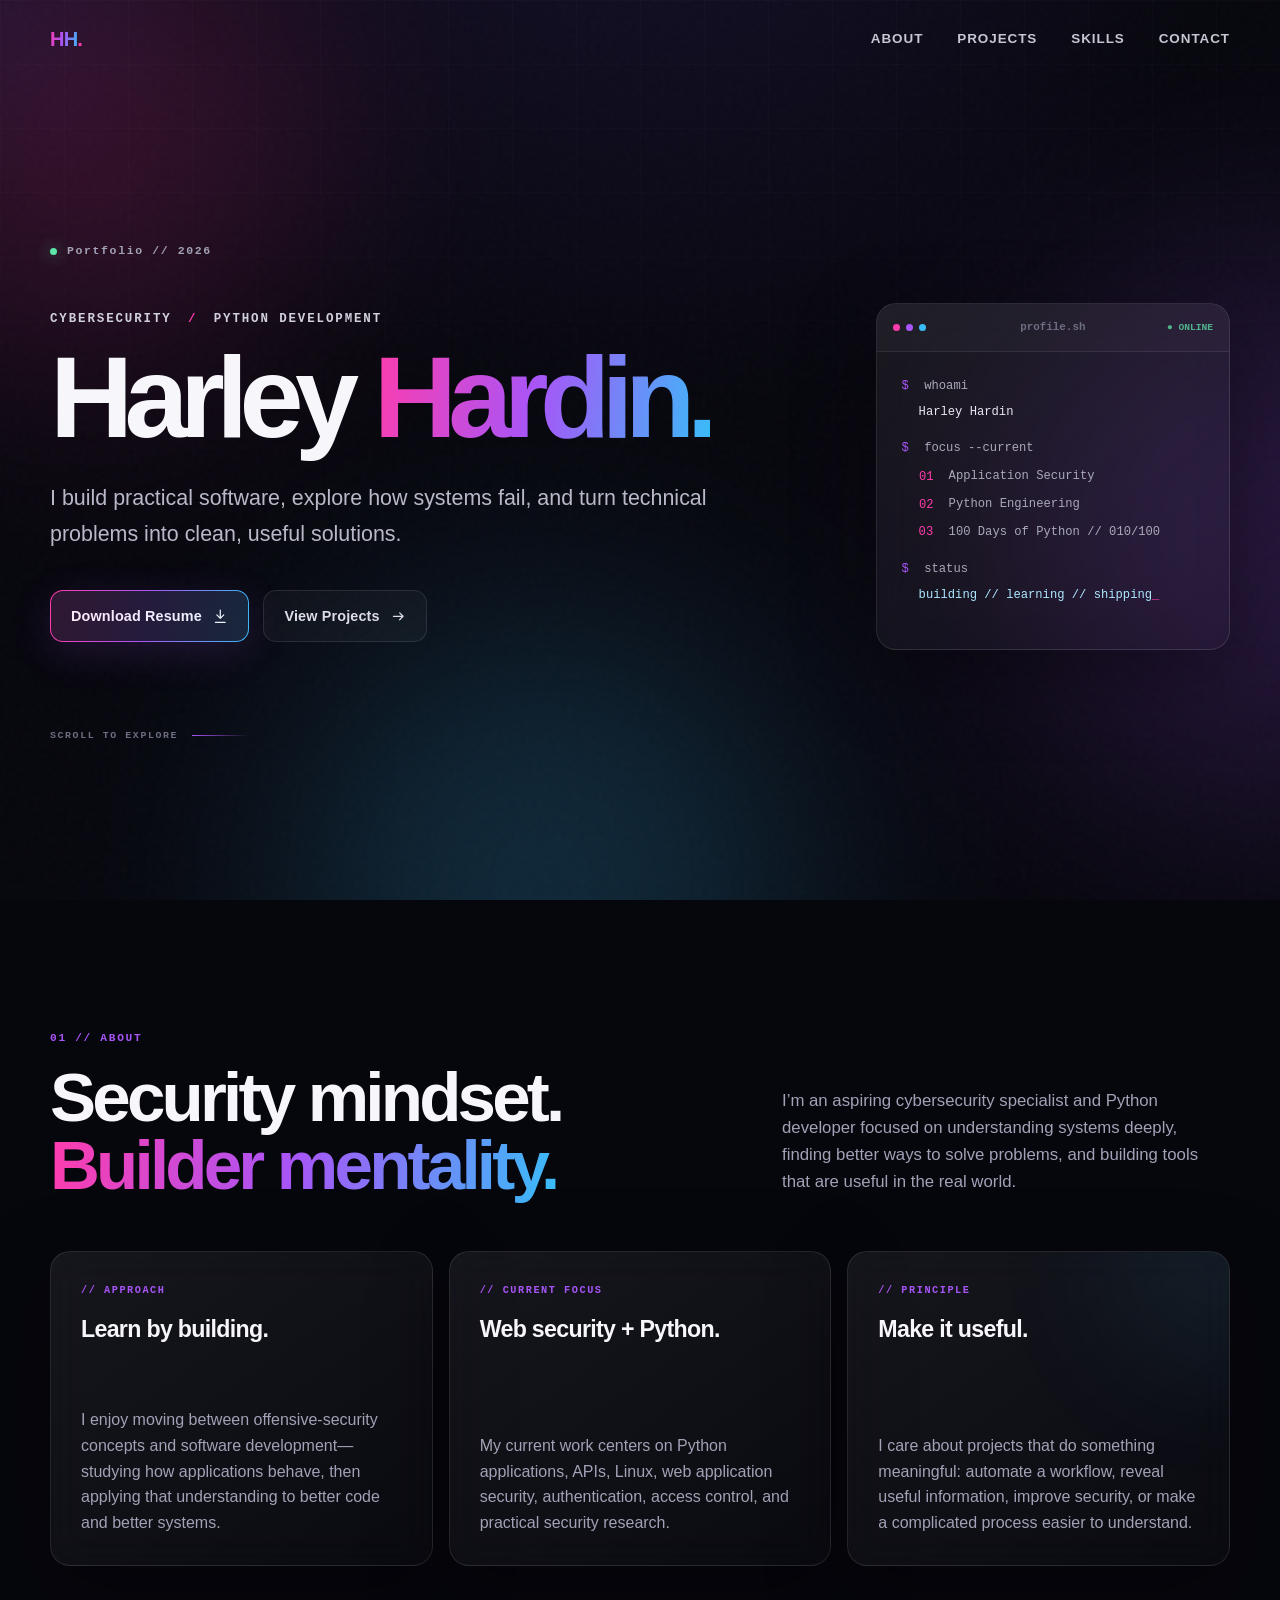
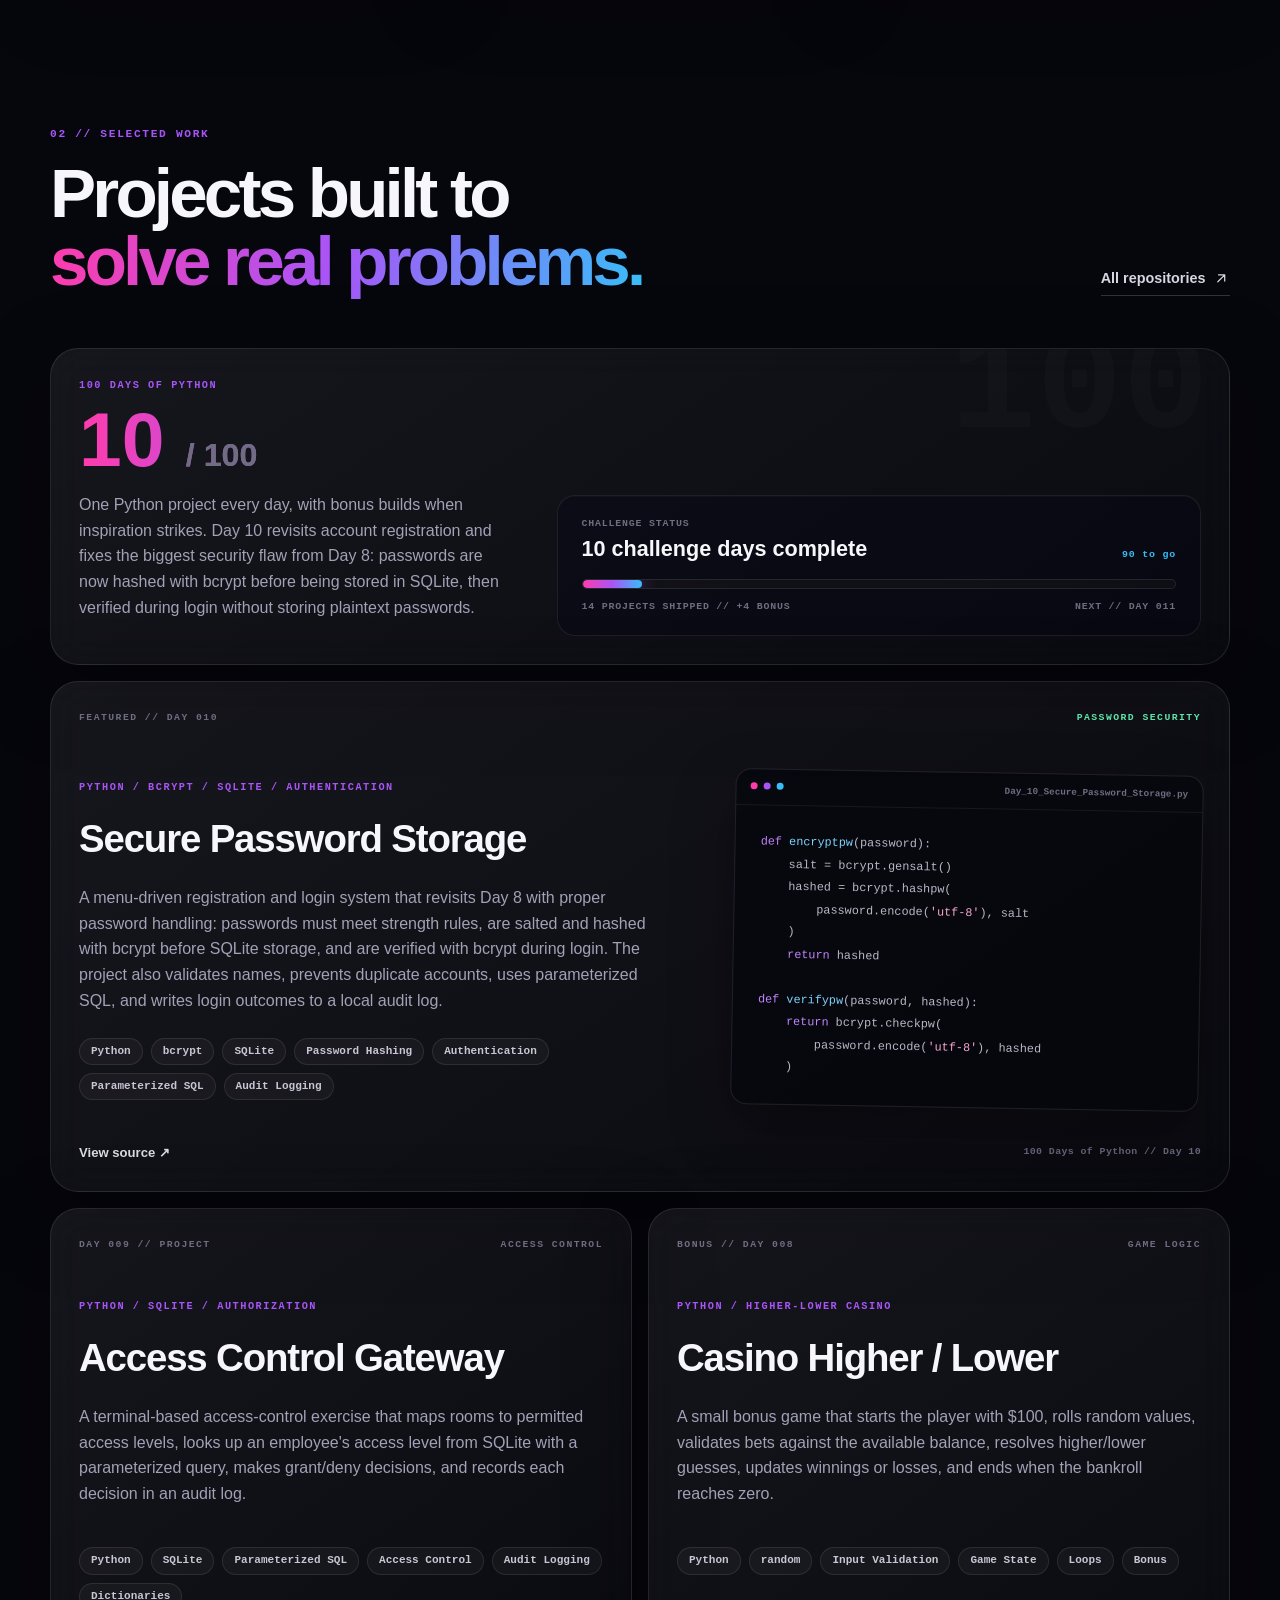
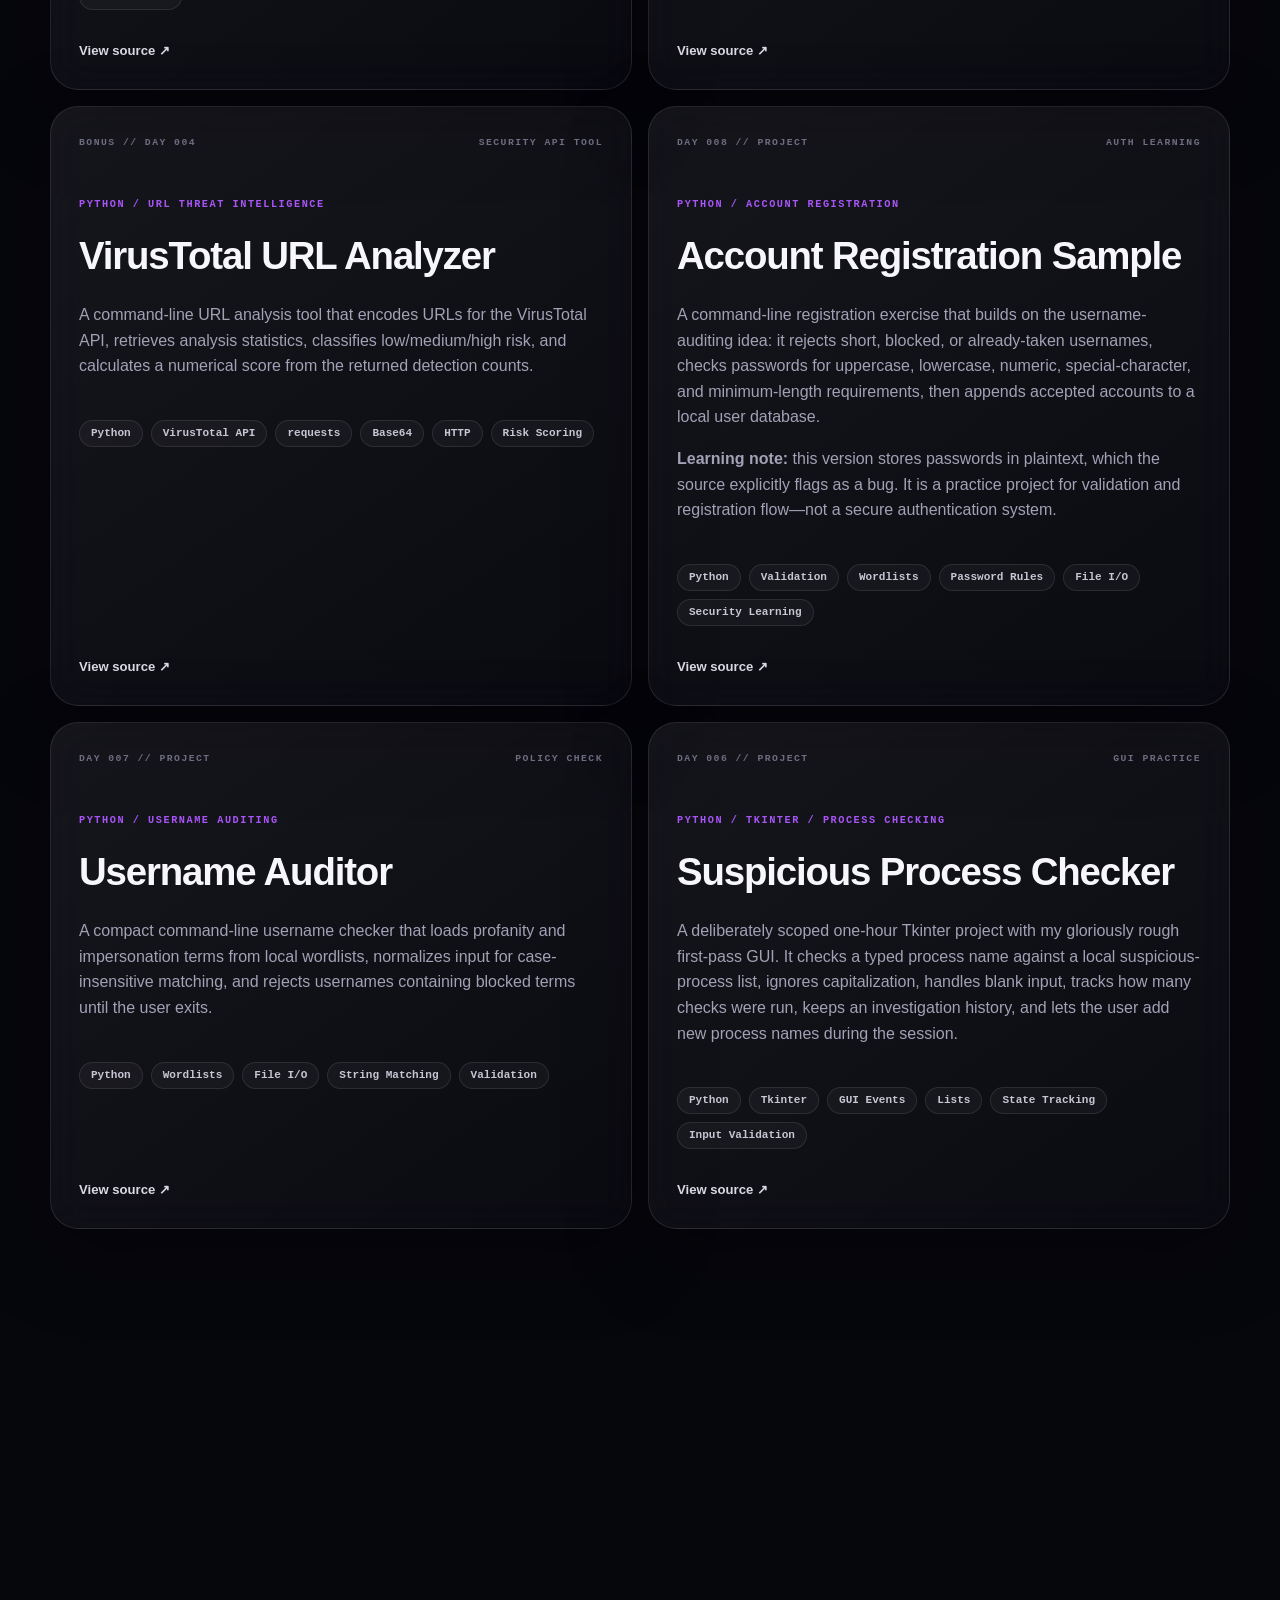
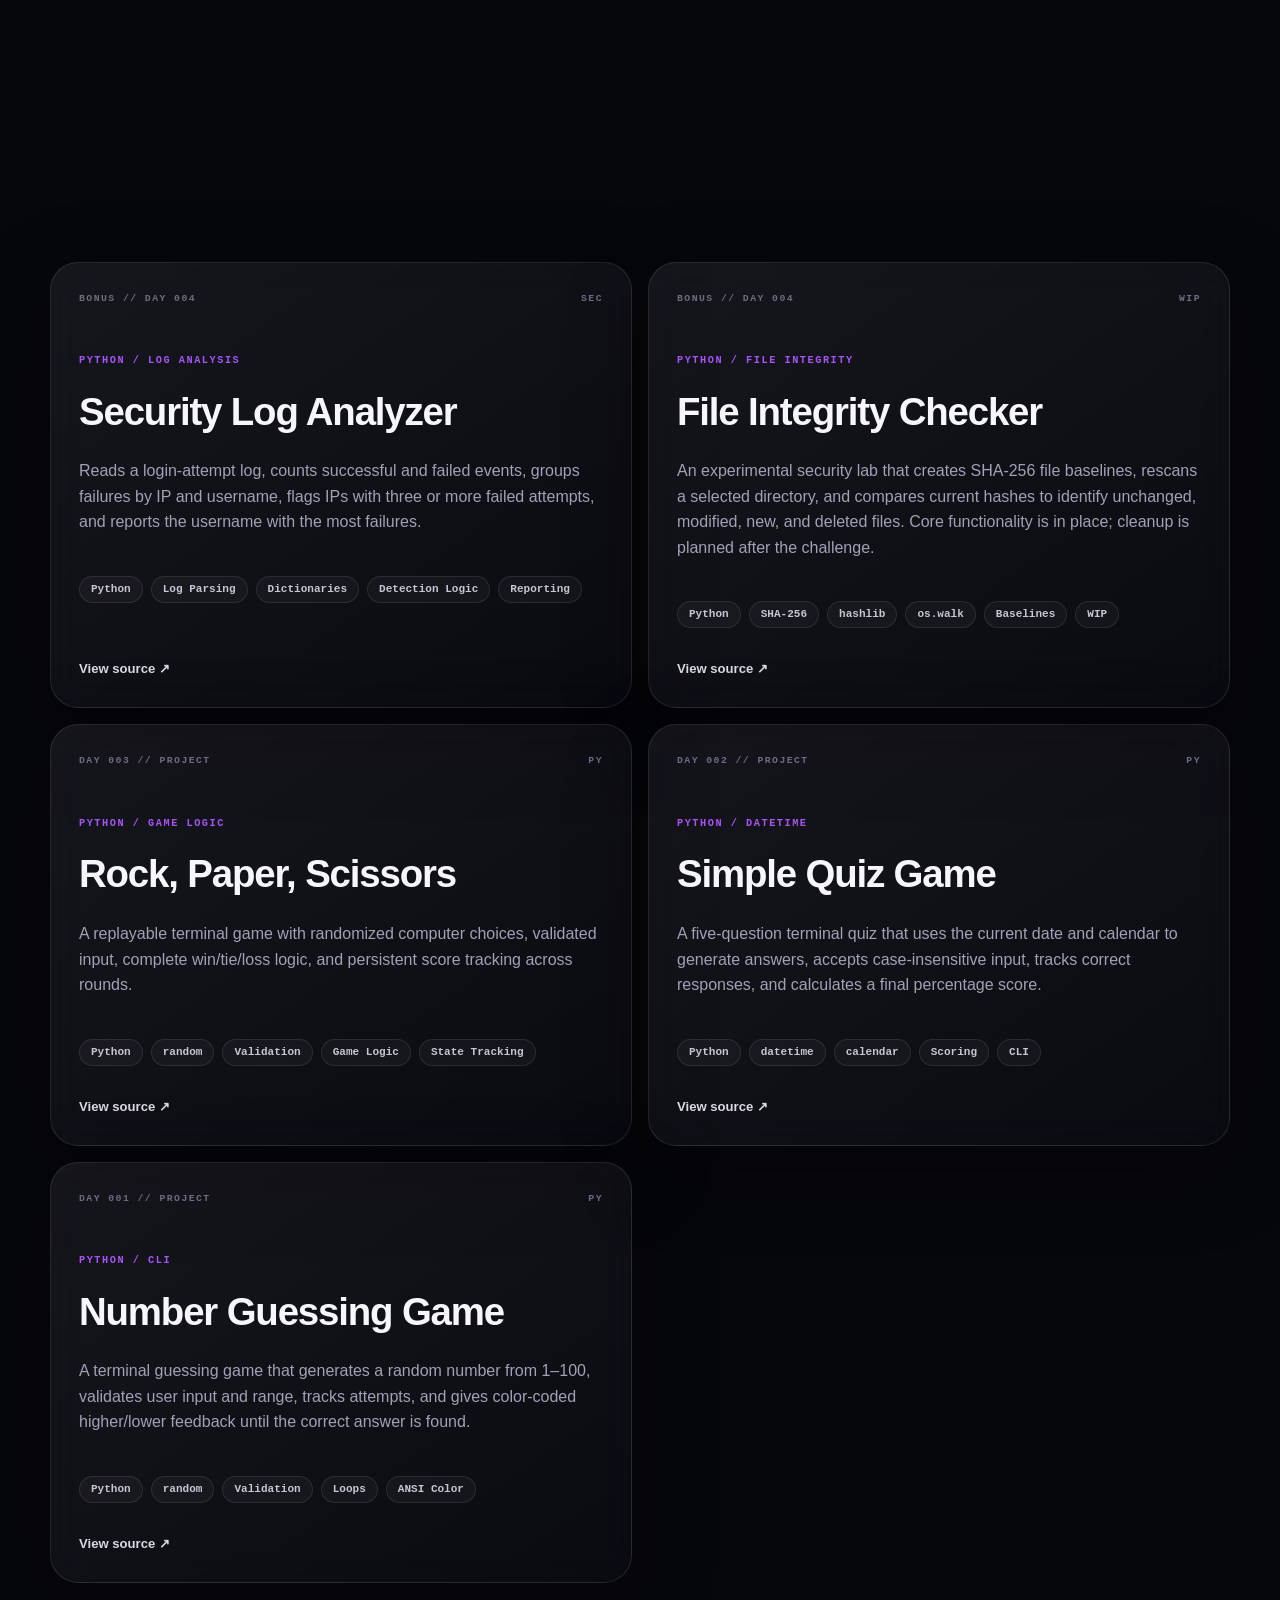
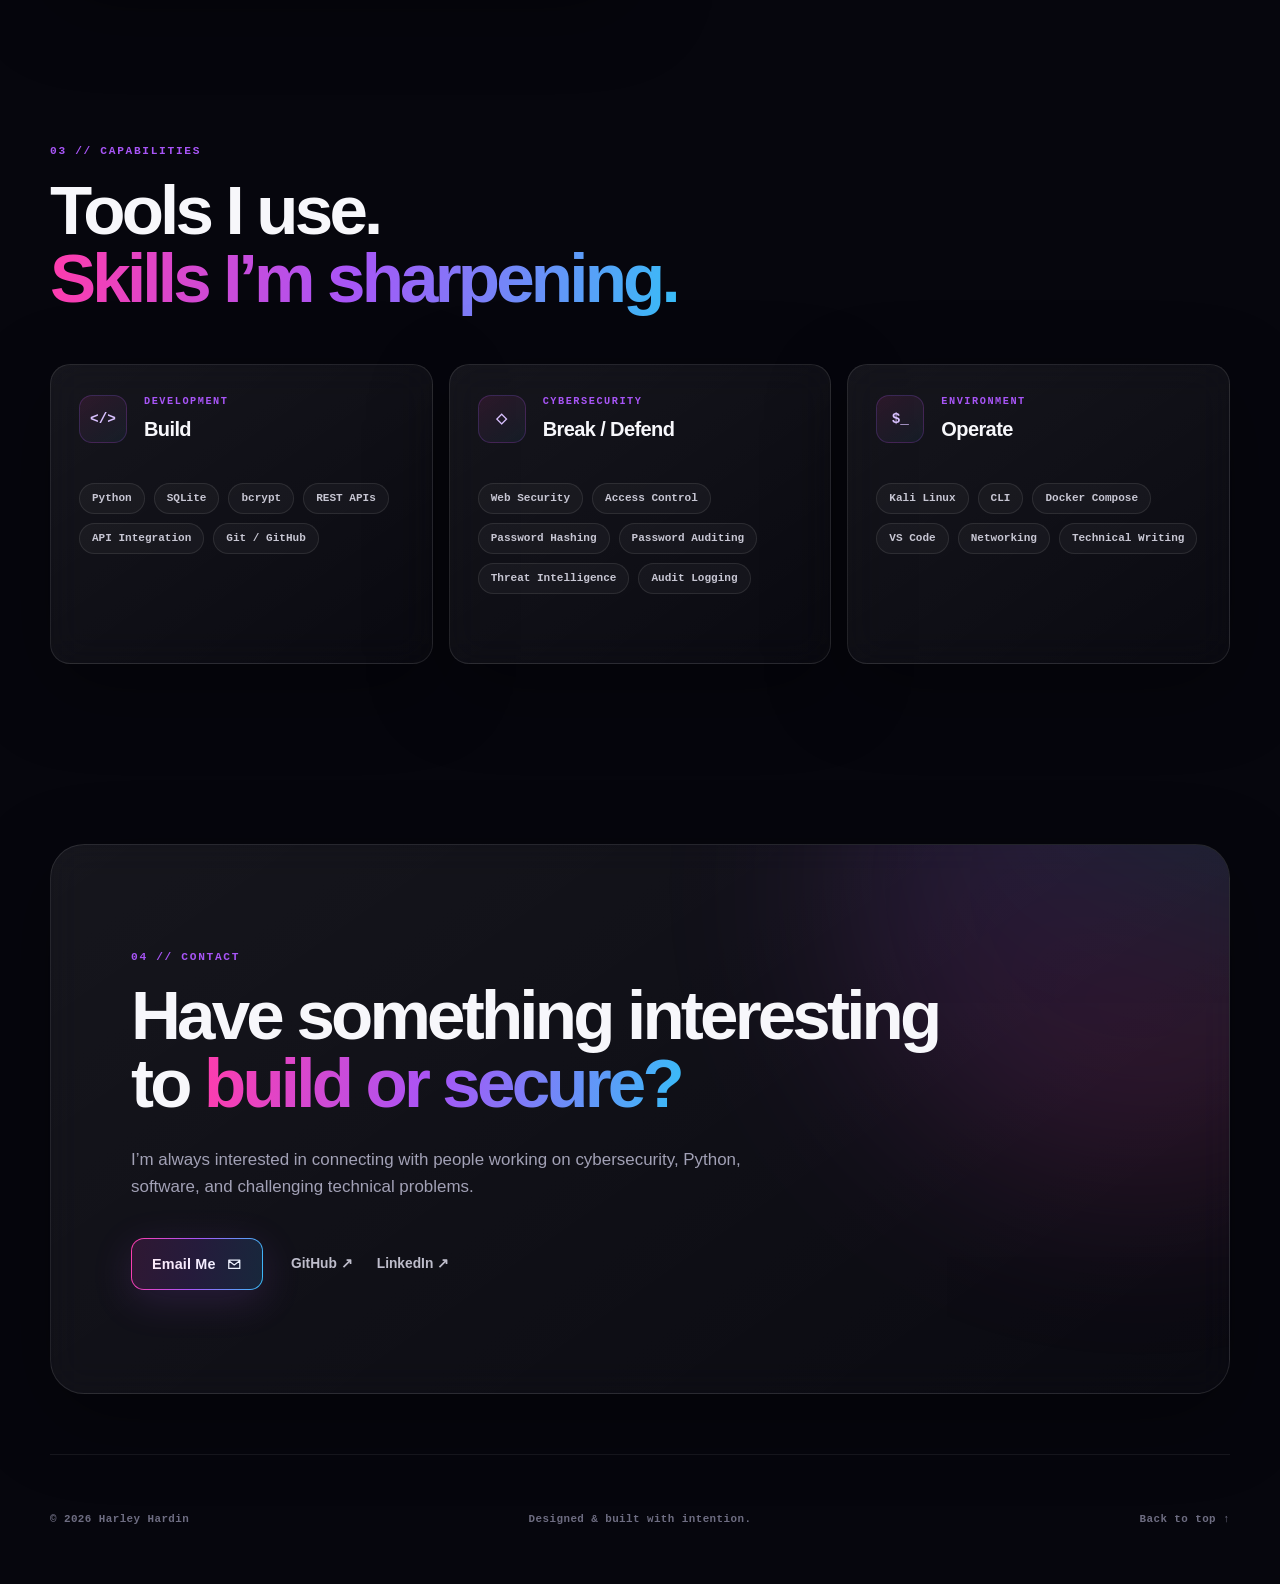
==== commit 8997dd5f: "Add Day 10 Secure Password Storage" ====
--- a/index.html
+++ b/index.html
@@ -91,7 +91,7 @@
             <div class="terminal__list">
               <span><i>01</i> Application Security</span>
               <span><i>02</i> Python Engineering</span>
-              <span><i>03</i> 100 Days of Python // 009/100</span>
+              <span><i>03</i> 100 Days of Python // 010/100</span>
             </div>
             <p><span class="prompt">$</span> status</p>
             <p class="terminal__output terminal__output--accent">building // learning // shipping<span class="cursor">_</span></p>
@@ -150,23 +150,23 @@
       <div class="challenge-banner glass reveal" aria-label="100 Days of Python challenge progress">
         <div class="challenge-banner__copy">
           <p class="card-label">100 DAYS OF PYTHON</p>
-          <h3>09 <span>/ 100</span></h3>
-          <p>One Python project every day, with bonus builds when inspiration strikes. Day 9 moves into data-backed access control: a SQLite employee lookup, room-specific access levels, grant/deny decisions, and an append-only text audit log. The Day 8 casino is counted as a bonus build.</p>
-        </div>
-        <div class="challenge-progress" aria-label="9 of 100 challenge days completed, with 13 total projects shipped">
+          <h3>10 <span>/ 100</span></h3>
+          <p>One Python project every day, with bonus builds when inspiration strikes. Day 10 revisits account registration and fixes the biggest security flaw from Day 8: passwords are now hashed with bcrypt before being stored in SQLite, then verified during login without storing plaintext passwords.</p>
+        </div>
+        <div class="challenge-progress" aria-label="10 of 100 challenge days completed, with 14 total projects shipped">
           <div class="challenge-progress__status">
             <div>
               <span class="challenge-progress__eyebrow">CHALLENGE STATUS</span>
-              <strong>9 challenge days complete</strong>
+              <strong>10 challenge days complete</strong>
             </div>
-            <span class="challenge-progress__remaining">91 to go</span>
-          </div>
-          <div class="challenge-progress__track" role="progressbar" aria-valuemin="0" aria-valuemax="100" aria-valuenow="9" aria-label="100 Days of Python progress">
-            <span style="width: 9%"></span>
+            <span class="challenge-progress__remaining">90 to go</span>
+          </div>
+          <div class="challenge-progress__track" role="progressbar" aria-valuemin="0" aria-valuemax="100" aria-valuenow="10" aria-label="100 Days of Python progress">
+            <span style="width: 10%"></span>
           </div>
           <div class="challenge-progress__footer">
-            <span>13 PROJECTS SHIPPED // +4 BONUS</span>
-            <span>NEXT // DAY 010</span>
+            <span>14 PROJECTS SHIPPED // +4 BONUS</span>
+            <span>NEXT // DAY 011</span>
           </div>
         </div>
       </div>
@@ -174,40 +174,50 @@
       <div class="projects-grid">
         <article class="project-card project-card--featured glass reveal">
           <div class="project-card__topline">
-            <span>FEATURED // DAY 009</span>
-            <span class="project-status">ACCESS CONTROL</span>
+            <span>FEATURED // DAY 010</span>
+            <span class="project-status">PASSWORD SECURITY</span>
           </div>
           <div class="project-card__content">
             <div>
-              <p class="card-label">PYTHON / SQLITE / AUTHORIZATION</p>
-              <h3>Access Control Gateway</h3>
-              <p>A terminal-based access-control exercise that maps rooms to permitted access levels, looks up an employee's access level from SQLite with a parameterized query, makes grant/deny decisions, and records each decision in an audit log.</p>
+              <p class="card-label">PYTHON / BCRYPT / SQLITE / AUTHENTICATION</p>
+              <h3>Secure Password Storage</h3>
+              <p>A menu-driven registration and login system that revisits Day 8 with proper password handling: passwords must meet strength rules, are salted and hashed with bcrypt before SQLite storage, and are verified with bcrypt during login. The project also validates names, prevents duplicate accounts, uses parameterized SQL, and writes login outcomes to a local audit log.</p>
               <div class="tags" aria-label="Concepts used">
-                <span>Python</span><span>SQLite</span><span>Parameterized SQL</span><span>Access Control</span><span>Audit Logging</span><span>Dictionaries</span>
+                <span>Python</span><span>bcrypt</span><span>SQLite</span><span>Password Hashing</span><span>Authentication</span><span>Parameterized SQL</span><span>Audit Logging</span>
               </div>
             </div>
             <div class="project-visual">
-              <div class="code-window" aria-label="Excerpt from the Access Control Gateway source code">
-                <div class="code-window__bar"><i></i><i></i><i></i><span>Day_9_Access_Control_Gateway.py</span></div>
-                <pre><code>cursor.execute(
-    <span class="code-pink">"SELECT access FROM employees WHERE username = ?"</span>,
-    (username,)
-)
-result = cursor.fetchone()
-
-<span class="code-purple">if</span> acl <span class="code-purple">in</span> key:
-    print(<span class="code-pink">"Access granted."</span>)
-    decision = <span class="code-pink">"GRANTED"</span>
-<span class="code-purple">else</span>:
-    print(<span class="code-pink">"Access denied."</span>)
-    decision = <span class="code-pink">"DENIED"</span></code></pre>
+              <div class="code-window" aria-label="Excerpt from the Secure Password Storage source code">
+                <div class="code-window__bar"><i></i><i></i><i></i><span>Day_10_Secure_Password_Storage.py</span></div>
+                <pre><code><span class="code-purple">def</span> <span class="code-blue">encryptpw</span>(password):
+    salt = bcrypt.gensalt()
+    hashed = bcrypt.hashpw(
+        password.encode(<span class="code-pink">'utf-8'</span>), salt
+    )
+    <span class="code-purple">return</span> hashed
+
+<span class="code-purple">def</span> <span class="code-blue">verifypw</span>(password, hashed):
+    <span class="code-purple">return</span> bcrypt.checkpw(
+        password.encode(<span class="code-pink">'utf-8'</span>), hashed
+    )</code></pre>
               </div>
             </div>
           </div>
           <div class="project-card__footer">
-            <a href="https://github.com/HarleyHardin/HarleyHardin.github.io/blob/main/projects/python-100-days/Day_9_Access_Control_Gateway.py" target="_blank" rel="noreferrer">View source <span>↗</span></a>
-            <span class="project-note">100 Days of Python // Day 09</span>
-          </div>
+            <a href="https://github.com/HarleyHardin/HarleyHardin.github.io/blob/main/projects/python-100-days/Day_10_Secure_Password_Storage/Day_10_Secure_Password_Storage.py" target="_blank" rel="noreferrer">View source <span>↗</span></a>
+            <span class="project-note">100 Days of Python // Day 10</span>
+          </div>
+        </article>
+
+        <article class="project-card glass reveal">
+          <div class="project-card__topline"><span>DAY 009 // PROJECT</span><span>ACCESS CONTROL</span></div>
+          <div>
+            <p class="card-label">PYTHON / SQLITE / AUTHORIZATION</p>
+            <h3>Access Control Gateway</h3>
+            <p>A terminal-based access-control exercise that maps rooms to permitted access levels, looks up an employee's access level from SQLite with a parameterized query, makes grant/deny decisions, and records each decision in an audit log.</p>
+          </div>
+          <div class="tags"><span>Python</span><span>SQLite</span><span>Parameterized SQL</span><span>Access Control</span><span>Audit Logging</span><span>Dictionaries</span></div>
+          <a class="project-link" href="https://github.com/HarleyHardin/HarleyHardin.github.io/blob/main/projects/python-100-days/Day_9_Access_Control_Gateway.py" target="_blank" rel="noreferrer" aria-label="View Access Control Gateway source on GitHub">View source <span>↗</span></a>
         </article>
 
         <article class="project-card glass reveal">
@@ -362,7 +372,7 @@
             <div><p class="card-label">DEVELOPMENT</p><h3>Build</h3></div>
           </div>
           <div class="skill-list">
-            <span>Python</span><span>SQLite</span><span>REST APIs</span><span>API Integration</span><span>FastAPI</span><span>Git / GitHub</span>
+            <span>Python</span><span>SQLite</span><span>bcrypt</span><span>REST APIs</span><span>API Integration</span><span>Git / GitHub</span>
           </div>
         </article>
 
@@ -372,7 +382,7 @@
             <div><p class="card-label">CYBERSECURITY</p><h3>Break / Defend</h3></div>
           </div>
           <div class="skill-list">
-            <span>Web Security</span><span>Access Control</span><span>Password Auditing</span><span>Threat Intelligence</span><span>Audit Logging</span><span>Security Research</span>
+            <span>Web Security</span><span>Access Control</span><span>Password Hashing</span><span>Password Auditing</span><span>Threat Intelligence</span><span>Audit Logging</span>
           </div>
         </article>
 
